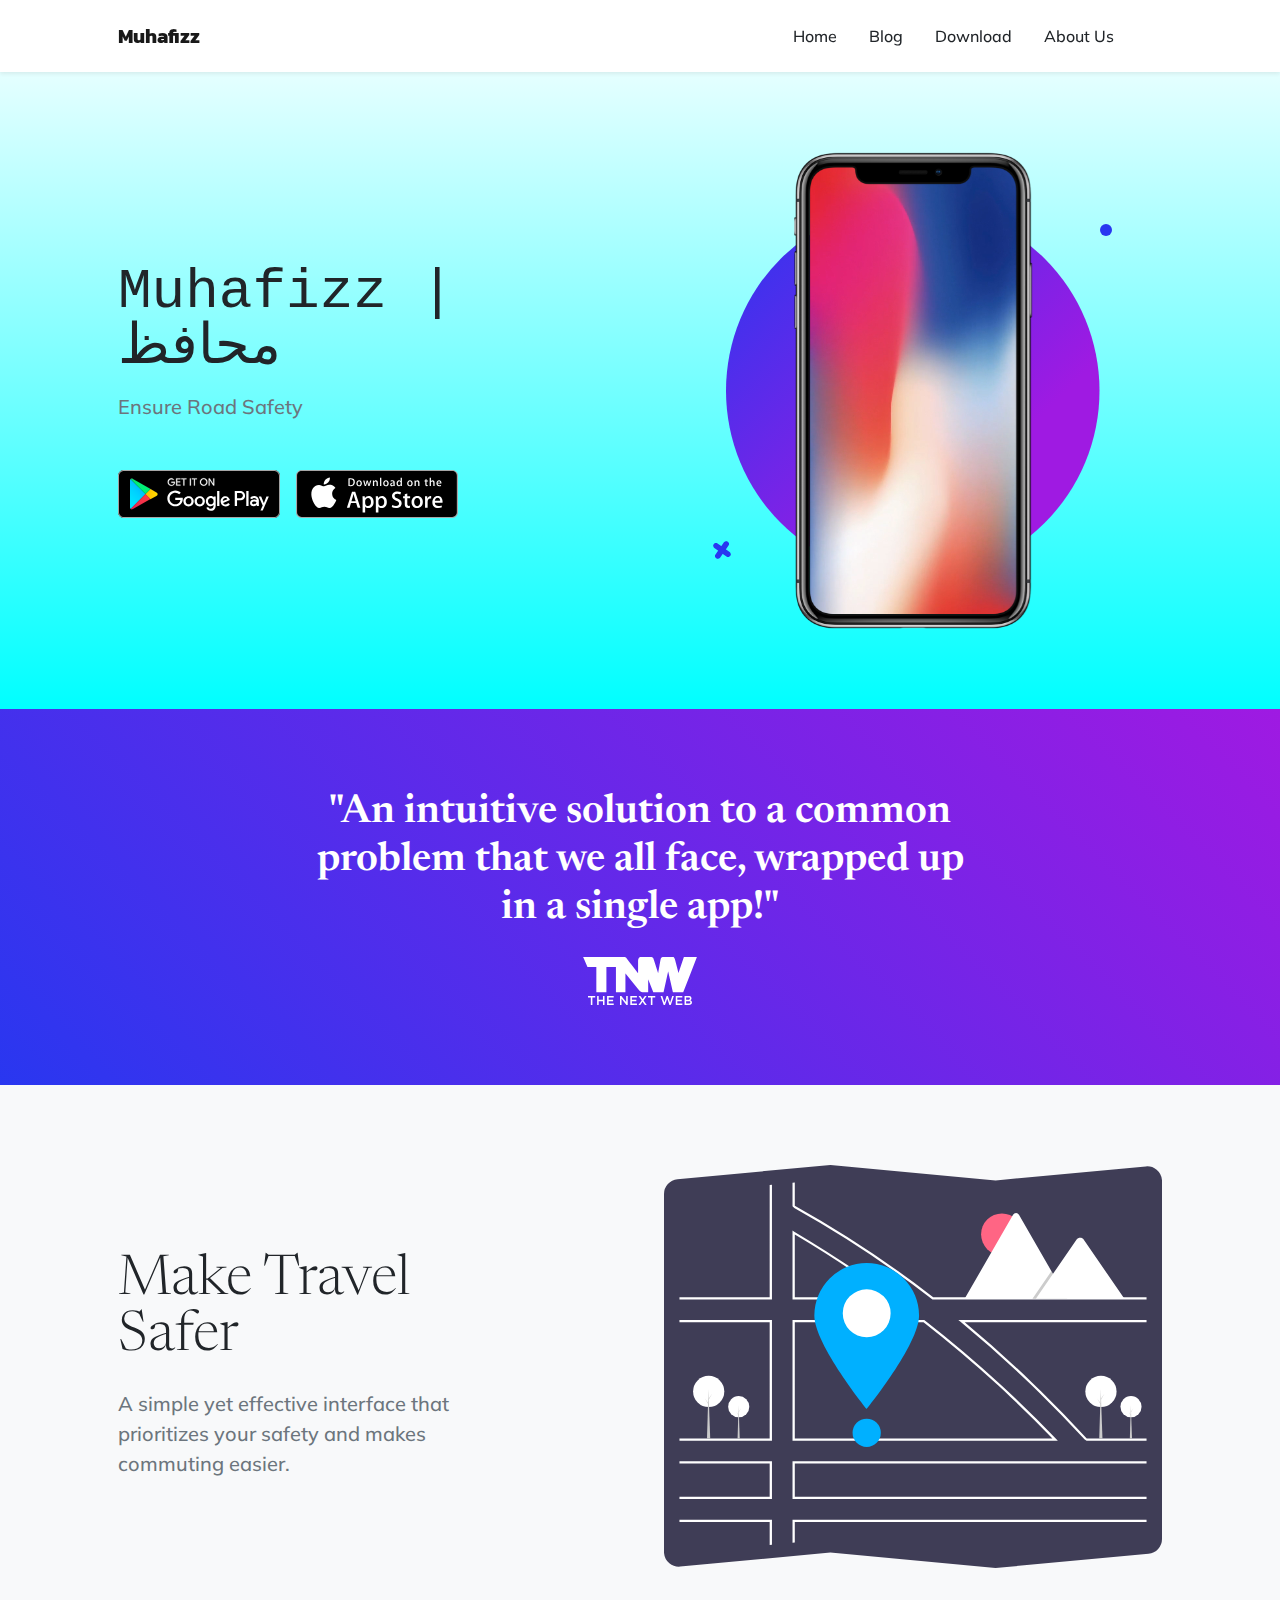
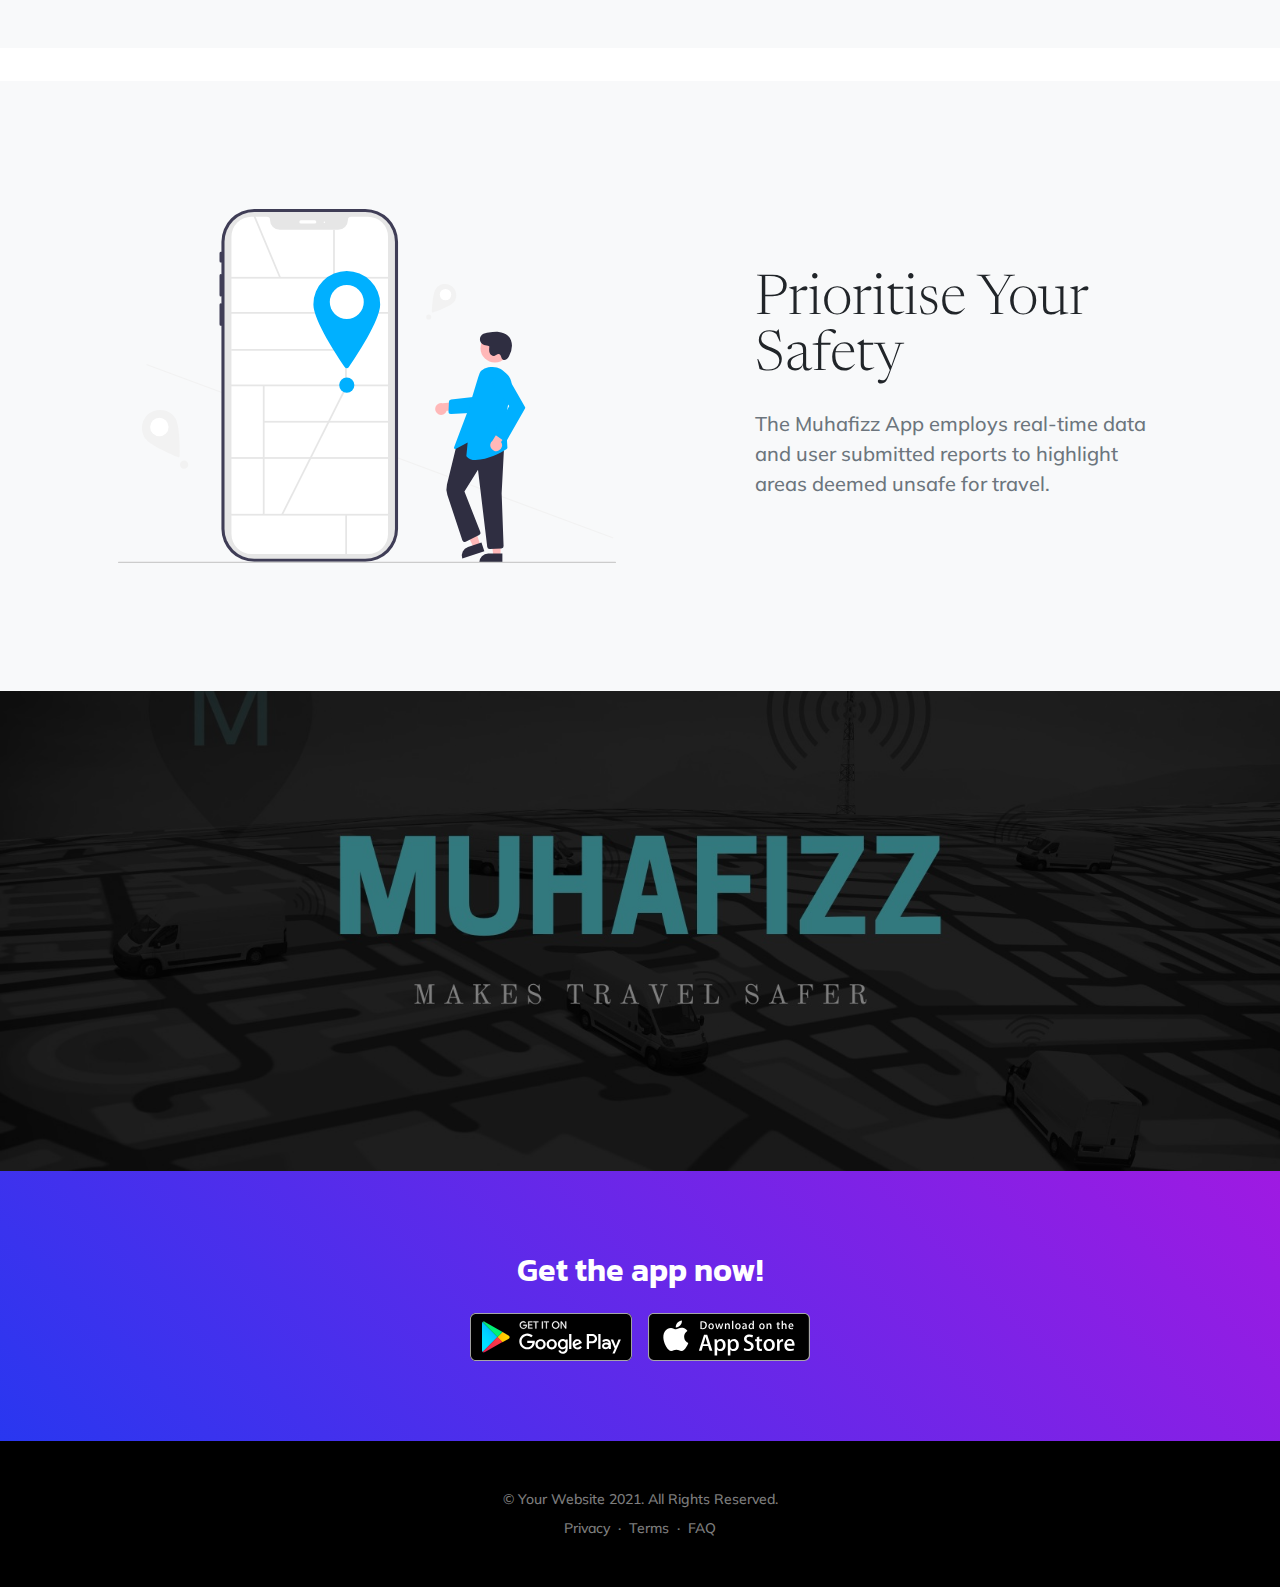
==== index.html @ 36716a12 "blog addition" ====
<!DOCTYPE html>
<html lang="en">
    <head>
        <meta charset="utf-8" />
        <meta name="viewport" content="width=device-width, initial-scale=1, shrink-to-fit=no" />
        <meta name="description" content="" />
        <meta name="author" content="" />
        <title>Muhafizz | Travel Safe</title>
        <link rel="icon" type="image/x-icon" href="assets/img/6.ico" />
        <!-- Bootstrap icons-->
        <link href="https://cdn.jsdelivr.net/npm/bootstrap-icons@1.5.0/font/bootstrap-icons.css" rel="stylesheet" />
        <!-- Google fonts-->
        <link rel="preconnect" href="https://fonts.gstatic.com" />
        <link href="https://fonts.googleapis.com/css2?family=Newsreader:ital,wght@0,600;1,600&amp;display=swap" rel="stylesheet" />
        <link href="https://fonts.googleapis.com/css2?family=Mulish:ital,wght@0,300;0,500;0,600;0,700;1,300;1,500;1,600;1,700&amp;display=swap" rel="stylesheet" />
        <link href="https://fonts.googleapis.com/css2?family=Kanit:ital,wght@0,400;1,400&amp;display=swap" rel="stylesheet" />
        <!-- Core theme CSS (includes Bootstrap)-->
        <link href="css/styles.css" rel="stylesheet" />
    </head>
    <body id="page-top">
        <!-- Navigation-->
        <nav class="navbar navbar-expand-lg navbar-light fixed-top shadow-sm" id="mainNav">
            <div class="container px-5">
                <a class="navbar-brand fw-bold" href="index.html">Muhafizz</a>
                <button class="navbar-toggler" type="button" data-bs-toggle="collapse" data-bs-target="#navbarResponsive" aria-controls="navbarResponsive" aria-expanded="false" aria-label="Toggle navigation">
                    Menu
                    <i class="bi-list"></i>
                </button>
                <div class="collapse navbar-collapse" id="navbarResponsive">
                    <ul class="navbar-nav ms-auto me-4 my-3 my-lg-0">
                        <li class="nav-item"><a class="nav-link me-lg-3" href="index.html">Home</a></li>
                        <li class="nav-item"><a class="nav-link me-lg-3" target="_blank" href="https://muhafizz.blogspot.com/">Blog</a></li>
                        <li class="nav-item"><a class="nav-link me-lg-3" href="#download">Download</a></li>
                        <li class="nav-item"><a class="nav-link me-lg-3" href="about.html">About Us</a></li>
                    </ul>
                </div>
            </div>
        </nav>
        <!-- Mashead header-->
        <header class="masthead" style="background: linear-gradient(180deg,white,cyan);">
            <div class="container px-5">
                <div class="row gx-5 align-items-center">
                    <div class="col-lg-6">
                        <!-- Mashead text and app badges-->
                        <div class="mb-5 mb-lg-0 text-center text-lg-start">
                            <h1 class="display-4 lh-1 mb-3" style="font-family: 'Courier New', Courier, monospace;"><b>Muhafizz | محافظ</b></h1>
                            <p class="lead fw-normal text-muted mb-5">Ensure Road Safety</p>
                            <div class="d-flex flex-column flex-lg-row align-items-center">
                                <a data-bs-toggle="modal" data-bs-target="#ComingSoonModal"  class="me-lg-3 mb-4 mb-lg-0" href="#!"><img class="app-badge" src="assets/img/google-play-badge.svg" alt="..." /></a>
                                <a data-bs-toggle="modal" data-bs-target="#ComingSoonModal" href="#!"><img class="app-badge" src="assets/img/app-store-badge.svg" alt="..." /></a>
                            </div>
                        </div>
                    </div>
                    <div class="col-lg-6">
                        <!-- Masthead device mockup feature-->
                        <div class="masthead-device-mockup">
                            <svg class="circle" viewBox="0 0 100 100" xmlns="http://www.w3.org/2000/svg">
                                <defs>
                                    <linearGradient id="circleGradient" gradientTransform="rotate(45)">
                                        <stop class="gradient-start-color" offset="0%"></stop>
                                        <stop class="gradient-end-color" offset="100%"></stop>
                                    </linearGradient>
                                </defs>
                                <circle cx="50" cy="50" r="50"></circle></svg
                            ><svg class="shape-1 d-none d-sm-block" viewBox="0 0 240.83 240.83" xmlns="http://www.w3.org/2000/svg">
                                <rect x="-32.54" y="78.39" width="305.92" height="84.05" rx="42.03" transform="translate(120.42 -49.88) rotate(45)"></rect>
                                <rect x="-32.54" y="78.39" width="305.92" height="84.05" rx="42.03" transform="translate(-49.88 120.42) rotate(-45)"></rect></svg
                            ><svg class="shape-2 d-none d-sm-block" viewBox="0 0 100 100" xmlns="http://www.w3.org/2000/svg"><circle cx="50" cy="50" r="50"></circle></svg>
                            <div class="device-wrapper">
                                <div class="device" data-device="iPhoneX" data-orientation="portrait" data-color="black">
                                    <div class="screen bg-black">
                                        <!-- PUT CONTENTS HERE:-->
                                        <!-- * * This can be a video, image, or just about anything else.-->
                                        <!-- * * Set the max width of your media to 100% and the height to-->
                                        <!-- * * 100% like the demo example below.-->
                                        <video muted="muted" autoplay="" loop="" style="max-width: 100%; height: 100%"><source src="assets/img/demo-screen.mp4" type="video/mp4" /></video>
                                    </div>
                                </div>
                            </div>
                        </div>
                    </div>
                </div>
            </div>
        </header>
        <!-- Quote/testimonial aside-->
        <aside class="text-center bg-gradient-primary-to-secondary">
            <div class="container px-5">
                <div class="row gx-5 justify-content-center">
                    <div class="col-xl-8">
                        <div class="h2 fs-1 text-white mb-4">"An intuitive solution to a common problem that we all face, wrapped up in a single app!"</div>
                        <img src="assets/img/tnw-logo.svg" alt="..." style="height: 3rem" />
                    </div>
                </div>
            </div>
        </aside>
        <!-- Basic features section-->
        <section class="bg-light">
            <div class="container px-5">
                <div class="row gx-5 align-items-center justify-content-center justify-content-lg-between">
                    <div class="col-12 col-lg-5">
                        <h2 class="display-4 lh-1 mb-4">Make Travel Safer</h2>
                        <p class="lead fw-normal text-muted mb-5 mb-lg-0">A simple yet effective interface that prioritizes your safety and makes commuting easier.</p>
                    </div>
                    <div class="col-sm-8 col-md-6">
                        <div class="px-5 px-sm-0"><img class="img-fluid" src="assets/img/map1.svg" alt="..." /></div>
                    </div>
                </div>
            </div>
        </section>

        <hr>


        <!-- App features section
        Normal Users: 
        Home - Maps
        About Us
        Contact Us
        -->
        <section class="bg-light">
            <div class="container px-5">
                <div class="row gx-5 align-items-center justify-content-center justify-content-lg-between">
                    <div class="col-sm-8 col-md-6">
                        <div class="px-5 py-5 px-sm-0"><img class="img-fluid" src="assets/img/map2.svg" alt="..." /></div>
                    </div>
                    <div class="col-12 col-lg-5">
                        <h2 class="display-4 lh-1 mb-4">Prioritise Your Safety</h2>
                        <p class="lead fw-normal text-muted mb-5 mb-lg-0">The Muhafizz App employs real-time data and user submitted reports to highlight areas deemed unsafe for travel.</p>
                    </div>
                </div>
            </div>
        </section>
         <!-- Call to action section-->
        <section class="cta">
            <div class="cta-content">
                <div class="container px-5">
                    
                    
                </div>
            </div>
        </section>
        <!-- App badge section-->
        <section class="bg-gradient-primary-to-secondary" id="download">
            <div class="container px-5">
                <h2 class="text-center text-white font-alt mb-4">Get the app now!</h2>
                <div class="d-flex flex-column flex-lg-row align-items-center justify-content-center">
                    <a data-bs-toggle="modal" data-bs-target="#ComingSoonModal" class="me-lg-3 mb-4 mb-lg-0" href="#!"><img class="app-badge" src="assets/img/google-play-badge.svg" alt="..." /></a>
                    <a data-bs-toggle="modal" data-bs-target="#ComingSoonModal" href="#!"><img class="app-badge" src="assets/img/app-store-badge.svg" alt="..." /></a>
                </div>
            </div>
        </section>
        <!-- Footer-->
        <footer class="bg-black text-center py-5">
            <div class="container px-5">
                <div class="text-white-50 small">
                    <div class="mb-2">&copy; Your Website 2021. All Rights Reserved.</div>
                    <a href="#!">Privacy</a>
                    <span class="mx-1">&middot;</span>
                    <a href="#!">Terms</a>
                    <span class="mx-1">&middot;</span>
                    <a href="#!">FAQ</a>
                </div>
            </div>
        </footer>
        <!-- Feedback Modal-->
        <div class="modal fade" id="ComingSoonModal" tabindex="-1" aria-labelledby="ComingSoonModalLabel" aria-hidden="true">
            <div class="modal-dialog modal-dialog-centered">
                <div class="modal-content">
                    <div class="modal-header bg-gradient-primary-to-secondary p-4">
                        <h5 class="modal-title font-alt text-white" id="feedbackModalLabel">Coming Soon</h5>
                        <button class="btn-close btn-close-white" type="button" data-bs-dismiss="modal" aria-label="Close"></button>
                    </div>
                    <div class="modal-body border-0 p-4">
                        <center>
                        <img src="assets/img/undraw_under_construction_-46-pa.svg" width="400px" alt=""> <hr>
                        <h5><span class="text-success">Android</span> & <span class="text-primary">iOS</span> Apps are <span class="text-secondary">In Development</span>. <br> <span class="text-danger">Coming Soon! </span>Stay Tuned.</h5>
                    </center>
                    </div>
                </div>
            </div>
        </div>
        <!-- Bootstrap core JS-->
        <script src="https://cdn.jsdelivr.net/npm/bootstrap@5.1.3/dist/js/bootstrap.bundle.min.js"></script>
        <!-- Core theme JS-->
        <script src="js/scripts.js"></script>
    </body>
</html>
---- css/styles.css ----
@charset "UTF-8";
:root {
  --bs-blue: #2937f0;
  --bs-indigo: #6610f2;
  --bs-purple: #9f1ae2;
  --bs-pink: #d63384;
  --bs-red: #dc3545;
  --bs-orange: #fd7e14;
  --bs-yellow: #ffc107;
  --bs-green: #198754;
  --bs-teal: #20c997;
  --bs-cyan: #0dcaf0;
  --bs-white: #fff;
  --bs-gray: #6c757d;
  --bs-gray-dark: #343a40;
  --bs-gray-100: #f8f9fa;
  --bs-gray-200: #e9ecef;
  --bs-gray-300: #dee2e6;
  --bs-gray-400: #ced4da;
  --bs-gray-500: #adb5bd;
  --bs-gray-600: #6c757d;
  --bs-gray-700: #495057;
  --bs-gray-800: #343a40;
  --bs-gray-900: #212529;
  --bs-primary: #2937f0;
  --bs-secondary: #9f1ae2;
  --bs-success: #198754;
  --bs-info: #0dcaf0;
  --bs-warning: #ffc107;
  --bs-danger: #dc3545;
  --bs-light: #f8f9fa;
  --bs-dark: #212529;
  --bs-primary-rgb: 41, 55, 240;
  --bs-secondary-rgb: 159, 26, 226;
  --bs-success-rgb: 25, 135, 84;
  --bs-info-rgb: 13, 202, 240;
  --bs-warning-rgb: 255, 193, 7;
  --bs-danger-rgb: 220, 53, 69;
  --bs-light-rgb: 248, 249, 250;
  --bs-dark-rgb: 33, 37, 41;
  --bs-white-rgb: 255, 255, 255;
  --bs-black-rgb: 0, 0, 0;
  --bs-body-color-rgb: 33, 37, 41;
  --bs-body-bg-rgb: 255, 255, 255;
  --bs-font-sans-serif: system-ui, -apple-system, "Segoe UI", Roboto, "Helvetica Neue", Arial, "Noto Sans", "Liberation Sans", sans-serif, "Apple Color Emoji", "Segoe UI Emoji", "Segoe UI Symbol", "Noto Color Emoji";
  --bs-font-monospace: SFMono-Regular, Menlo, Monaco, Consolas, "Liberation Mono", "Courier New", monospace;
  --bs-gradient: linear-gradient(180deg, rgba(255, 255, 255, 0.15), rgba(255, 255, 255, 0));
  --bs-body-font-family: Mulish, -apple-system, BlinkMacSystemFont, Segoe UI, Roboto, Helvetica Neue, Arial, sans-serif, Apple Color Emoji, Segoe UI Emoji, Segoe UI Symbol, Noto Color Emoji;
  --bs-body-font-size: 1rem;
  --bs-body-font-weight: 500;
  --bs-body-line-height: 1.5;
  --bs-body-color: #212529;
  --bs-body-bg: #fff;
}

*,
*::before,
*::after {
  box-sizing: border-box;
}

@media (prefers-reduced-motion: no-preference) {
  :root {
    scroll-behavior: smooth;
  }
}

body {
  margin: 0;
  font-family: var(--bs-body-font-family);
  font-size: var(--bs-body-font-size);
  font-weight: var(--bs-body-font-weight);
  line-height: var(--bs-body-line-height);
  color: var(--bs-body-color);
  text-align: var(--bs-body-text-align);
  background-color: var(--bs-body-bg);
  -webkit-text-size-adjust: 100%;
  -webkit-tap-highlight-color: rgba(0, 0, 0, 0);
}

hr {
  margin: 1rem 0;
  color: inherit;
  background-color:transparent;
  border: 0;
  opacity: 0.25;
}

hr:not([size]) {
  height: 1px;
}

h6, .h6, h5, .h5, h4, .h4, h3, .h3, h2, .h2, h1, .h1 {
  margin-top: 0;
  margin-bottom: 0.5rem;
  font-family: "Newsreader", -apple-system, BlinkMacSystemFont, "Segoe UI", Roboto, "Helvetica Neue", Arial, sans-serif, "Apple Color Emoji", "Segoe UI Emoji", "Segoe UI Symbol", "Noto Color Emoji";
  font-weight: 600;
  line-height: 1.2;
}

h1, .h1 {
  font-size: calc(1.375rem + 1.5vw);
}
@media (min-width: 1200px) {
  h1, .h1 {
    font-size: 2.5rem;
  }
}

h2, .h2 {
  font-size: calc(1.325rem + 0.9vw);
}
@media (min-width: 1200px) {
  h2, .h2 {
    font-size: 2rem;
  }
}

h3, .h3 {
  font-size: calc(1.3rem + 0.6vw);
}
@media (min-width: 1200px) {
  h3, .h3 {
    font-size: 1.75rem;
  }
}

h4, .h4 {
  font-size: calc(1.275rem + 0.3vw);
}
@media (min-width: 1200px) {
  h4, .h4 {
    font-size: 1.5rem;
  }
}

h5, .h5 {
  font-size: 1.25rem;
}

h6, .h6 {
  font-size: 1rem;
}

p {
  margin-top: 0;
  margin-bottom: 1rem;
}

abbr[title],
abbr[data-bs-original-title] {
  -webkit-text-decoration: underline dotted;
          text-decoration: underline dotted;
  cursor: help;
  -webkit-text-decoration-skip-ink: none;
          text-decoration-skip-ink: none;
}

address {
  margin-bottom: 1rem;
  font-style: normal;
  line-height: inherit;
}

ol,
ul {
  padding-left: 2rem;
}

ol,
ul,
dl {
  margin-top: 0;
  margin-bottom: 1rem;
}

ol ol,
ul ul,
ol ul,
ul ol {
  margin-bottom: 0;
}

dt {
  font-weight: 700;
}

dd {
  margin-bottom: 0.5rem;
  margin-left: 0;
}

blockquote {
  margin: 0 0 1rem;
}

b,
strong {
  font-weight: bolder;
}

small, .small {
  font-size: 0.875em;
}

mark, .mark {
  padding: 0.2em;
  background-color: #fcf8e3;
}

sub,
sup {
  position: relative;
  font-size: 0.75em;
  line-height: 0;
  vertical-align: baseline;
}

sub {
  bottom: -0.25em;
}

sup {
  top: -0.5em;
}

a {
  color: #2937f0;
  text-decoration: underline;
}
a:hover {
  color: #212cc0;
}

a:not([href]):not([class]), a:not([href]):not([class]):hover {
  color: inherit;
  text-decoration: none;
}

pre,
code,
kbd,
samp {
  font-family: var(--bs-font-monospace);
  font-size: 1em;
  direction: ltr /* rtl:ignore */;
  unicode-bidi: bidi-override;
}

pre {
  display: block;
  margin-top: 0;
  margin-bottom: 1rem;
  overflow: auto;
  font-size: 0.875em;
}
pre code {
  font-size: inherit;
  color: inherit;
  word-break: normal;
}

code {
  font-size: 0.875em;
  color: #d63384;
  word-wrap: break-word;
}
a > code {
  color: inherit;
}

kbd {
  padding: 0.2rem 0.4rem;
  font-size: 0.875em;
  color: #fff;
  background-color: #212529;
  border-radius: 0.2rem;
}
kbd kbd {
  padding: 0;
  font-size: 1em;
  font-weight: 700;
}

figure {
  margin: 0 0 1rem;
}

img,
svg {
  vertical-align: middle;
}

table {
  caption-side: bottom;
  border-collapse: collapse;
}

caption {
  padding-top: 0.5rem;
  padding-bottom: 0.5rem;
  color: #6c757d;
  text-align: left;
}

th {
  text-align: inherit;
  text-align: -webkit-match-parent;
}

thead,
tbody,
tfoot,
tr,
td,
th {
  border-color: inherit;
  border-style: solid;
  border-width: 0;
}

label {
  display: inline-block;
}

button {
  border-radius: 0;
}

button:focus:not(:focus-visible) {
  outline: 0;
}

input,
button,
select,
optgroup,
textarea {
  margin: 0;
  font-family: inherit;
  font-size: inherit;
  line-height: inherit;
}

button,
select {
  text-transform: none;
}

[role=button] {
  cursor: pointer;
}

select {
  word-wrap: normal;
}
select:disabled {
  opacity: 1;
}

[list]::-webkit-calendar-picker-indicator {
  display: none;
}

button,
[type=button],
[type=reset],
[type=submit] {
  -webkit-appearance: button;
}
button:not(:disabled),
[type=button]:not(:disabled),
[type=reset]:not(:disabled),
[type=submit]:not(:disabled) {
  cursor: pointer;
}

::-moz-focus-inner {
  padding: 0;
  border-style: none;
}

textarea {
  resize: vertical;
}

fieldset {
  min-width: 0;
  padding: 0;
  margin: 0;
  border: 0;
}

legend {
  float: left;
  width: 100%;
  padding: 0;
  margin-bottom: 0.5rem;
  font-size: calc(1.275rem + 0.3vw);
  line-height: inherit;
}
@media (min-width: 1200px) {
  legend {
    font-size: 1.5rem;
  }
}
legend + * {
  clear: left;
}

::-webkit-datetime-edit-fields-wrapper,
::-webkit-datetime-edit-text,
::-webkit-datetime-edit-minute,
::-webkit-datetime-edit-hour-field,
::-webkit-datetime-edit-day-field,
::-webkit-datetime-edit-month-field,
::-webkit-datetime-edit-year-field {
  padding: 0;
}

::-webkit-inner-spin-button {
  height: auto;
}

[type=search] {
  outline-offset: -2px;
  -webkit-appearance: textfield;
}

/* rtl:raw:
[type="tel"],
[type="url"],
[type="email"],
[type="number"] {
  direction: ltr;
}
*/
::-webkit-search-decoration {
  -webkit-appearance: none;
}

::-webkit-color-swatch-wrapper {
  padding: 0;
}

::-webkit-file-upload-button {
  font: inherit;
}

::file-selector-button {
  font: inherit;
}

::-webkit-file-upload-button {
  font: inherit;
  -webkit-appearance: button;
}

output {
  display: inline-block;
}

iframe {
  border: 0;
}

summary {
  display: list-item;
  cursor: pointer;
}

progress {
  vertical-align: baseline;
}

[hidden] {
  display: none !important;
}

.lead {
  font-size: 1.25rem;
  font-weight: 300;
}

.display-1 {
  font-size: calc(1.625rem + 4.5vw);
  font-weight: 300;
  line-height: 1.2;
}
@media (min-width: 1200px) {
  .display-1 {
    font-size: 5rem;
  }
}

.display-2 {
  font-size: calc(1.575rem + 3.9vw);
  font-weight: 300;
  line-height: 1.2;
}
@media (min-width: 1200px) {
  .display-2 {
    font-size: 4.5rem;
  }
}

.display-3 {
  font-size: calc(1.525rem + 3.3vw);
  font-weight: 300;
  line-height: 1.2;
}
@media (min-width: 1200px) {
  .display-3 {
    font-size: 4rem;
  }
}

.display-4 {
  font-size: calc(1.475rem + 2.7vw);
  font-weight: 300;
  line-height: 1.2;
}
@media (min-width: 1200px) {
  .display-4 {
    font-size: 3.5rem;
  }
}

.display-5 {
  font-size: calc(1.425rem + 2.1vw);
  font-weight: 300;
  line-height: 1.2;
}
@media (min-width: 1200px) {
  .display-5 {
    font-size: 3rem;
  }
}

.display-6 {
  font-size: calc(1.375rem + 1.5vw);
  font-weight: 300;
  line-height: 1.2;
}
@media (min-width: 1200px) {
  .display-6 {
    font-size: 2.5rem;
  }
}

.list-unstyled {
  padding-left: 0;
  list-style: none;
}

.list-inline {
  padding-left: 0;
  list-style: none;
}

.list-inline-item {
  display: inline-block;
}
.list-inline-item:not(:last-child) {
  margin-right: 0.5rem;
}

.initialism {
  font-size: 0.875em;
  text-transform: uppercase;
}

.blockquote {
  margin-bottom: 1rem;
  font-size: 1.25rem;
}
.blockquote > :last-child {
  margin-bottom: 0;
}

.blockquote-footer {
  margin-top: -1rem;
  margin-bottom: 1rem;
  font-size: 0.875em;
  color: #6c757d;
}
.blockquote-footer::before {
  content: "— ";
}

.img-fluid {
  max-width: 100%;
  height: auto;
}

.img-thumbnail {
  padding: 0.25rem;
  background-color: #fff;
  border: 1px solid #dee2e6;
  border-radius: 0.25rem;
  max-width: 100%;
  height: auto;
}

.figure {
  display: inline-block;
}

.figure-img {
  margin-bottom: 0.5rem;
  line-height: 1;
}

.figure-caption {
  font-size: 0.875em;
  color: #6c757d;
}

.container,
.container-fluid,
.container-xxl,
.container-xl,
.container-lg,
.container-md,
.container-sm {
  width: 100%;
  padding-right: var(--bs-gutter-x, 0.75rem);
  padding-left: var(--bs-gutter-x, 0.75rem);
  margin-right: auto;
  margin-left: auto;
}

@media (min-width: 576px) {
  .container-sm, .container {
    max-width: 540px;
  }
}
@media (min-width: 768px) {
  .container-md, .container-sm, .container {
    max-width: 720px;
  }
}
@media (min-width: 992px) {
  .container-lg, .container-md, .container-sm, .container {
    max-width: 960px;
  }
}
@media (min-width: 1200px) {
  .container-xl, .container-lg, .container-md, .container-sm, .container {
    max-width: 1140px;
  }
}
@media (min-width: 1400px) {
  .container-xxl, .container-xl, .container-lg, .container-md, .container-sm, .container {
    max-width: 1320px;
  }
}
.row {
  --bs-gutter-x: 1.5rem;
  --bs-gutter-y: 0;
  display: flex;
  flex-wrap: wrap;
  margin-top: calc(-1 * var(--bs-gutter-y));
  margin-right: calc(-0.5 * var(--bs-gutter-x));
  margin-left: calc(-0.5 * var(--bs-gutter-x));
}
.row > * {
  flex-shrink: 0;
  width: 100%;
  max-width: 100%;
  padding-right: calc(var(--bs-gutter-x) * 0.5);
  padding-left: calc(var(--bs-gutter-x) * 0.5);
  margin-top: var(--bs-gutter-y);
}

.col {
  flex: 1 0 0%;
}

.row-cols-auto > * {
  flex: 0 0 auto;
  width: auto;
}

.row-cols-1 > * {
  flex: 0 0 auto;
  width: 100%;
}

.row-cols-2 > * {
  flex: 0 0 auto;
  width: 50%;
}

.row-cols-3 > * {
  flex: 0 0 auto;
  width: 33.3333333333%;
}

.row-cols-4 > * {
  flex: 0 0 auto;
  width: 25%;
}

.row-cols-5 > * {
  flex: 0 0 auto;
  width: 20%;
}

.row-cols-6 > * {
  flex: 0 0 auto;
  width: 16.6666666667%;
}

.col-auto {
  flex: 0 0 auto;
  width: auto;
}

.col-1 {
  flex: 0 0 auto;
  width: 8.33333333%;
}

.col-2 {
  flex: 0 0 auto;
  width: 16.66666667%;
}

.col-3 {
  flex: 0 0 auto;
  width: 25%;
}

.col-4 {
  flex: 0 0 auto;
  width: 33.33333333%;
}

.col-5 {
  flex: 0 0 auto;
  width: 41.66666667%;
}

.col-6 {
  flex: 0 0 auto;
  width: 50%;
}

.col-7 {
  flex: 0 0 auto;
  width: 58.33333333%;
}

.col-8 {
  flex: 0 0 auto;
  width: 66.66666667%;
}

.col-9 {
  flex: 0 0 auto;
  width: 75%;
}

.col-10 {
  flex: 0 0 auto;
  width: 83.33333333%;
}

.col-11 {
  flex: 0 0 auto;
  width: 91.66666667%;
}

.col-12 {
  flex: 0 0 auto;
  width: 100%;
}

.offset-1 {
  margin-left: 8.33333333%;
}

.offset-2 {
  margin-left: 16.66666667%;
}

.offset-3 {
  margin-left: 25%;
}

.offset-4 {
  margin-left: 33.33333333%;
}

.offset-5 {
  margin-left: 41.66666667%;
}

.offset-6 {
  margin-left: 50%;
}

.offset-7 {
  margin-left: 58.33333333%;
}

.offset-8 {
  margin-left: 66.66666667%;
}

.offset-9 {
  margin-left: 75%;
}

.offset-10 {
  margin-left: 83.33333333%;
}

.offset-11 {
  margin-left: 91.66666667%;
}

.g-0,
.gx-0 {
  --bs-gutter-x: 0;
}

.g-0,
.gy-0 {
  --bs-gutter-y: 0;
}

.g-1,
.gx-1 {
  --bs-gutter-x: 0.25rem;
}

.g-1,
.gy-1 {
  --bs-gutter-y: 0.25rem;
}

.g-2,
.gx-2 {
  --bs-gutter-x: 0.5rem;
}

.g-2,
.gy-2 {
  --bs-gutter-y: 0.5rem;
}

.g-3,
.gx-3 {
  --bs-gutter-x: 1rem;
}

.g-3,
.gy-3 {
  --bs-gutter-y: 1rem;
}

.g-4,
.gx-4 {
  --bs-gutter-x: 1.5rem;
}

.g-4,
.gy-4 {
  --bs-gutter-y: 1.5rem;
}

.g-5,
.gx-5 {
  --bs-gutter-x: 3rem;
}

.g-5,
.gy-5 {
  --bs-gutter-y: 3rem;
}

@media (min-width: 576px) {
  .col-sm {
    flex: 1 0 0%;
  }

  .row-cols-sm-auto > * {
    flex: 0 0 auto;
    width: auto;
  }

  .row-cols-sm-1 > * {
    flex: 0 0 auto;
    width: 100%;
  }

  .row-cols-sm-2 > * {
    flex: 0 0 auto;
    width: 50%;
  }

  .row-cols-sm-3 > * {
    flex: 0 0 auto;
    width: 33.3333333333%;
  }

  .row-cols-sm-4 > * {
    flex: 0 0 auto;
    width: 25%;
  }

  .row-cols-sm-5 > * {
    flex: 0 0 auto;
    width: 20%;
  }

  .row-cols-sm-6 > * {
    flex: 0 0 auto;
    width: 16.6666666667%;
  }

  .col-sm-auto {
    flex: 0 0 auto;
    width: auto;
  }

  .col-sm-1 {
    flex: 0 0 auto;
    width: 8.33333333%;
  }

  .col-sm-2 {
    flex: 0 0 auto;
    width: 16.66666667%;
  }

  .col-sm-3 {
    flex: 0 0 auto;
    width: 25%;
  }

  .col-sm-4 {
    flex: 0 0 auto;
    width: 33.33333333%;
  }

  .col-sm-5 {
    flex: 0 0 auto;
    width: 41.66666667%;
  }

  .col-sm-6 {
    flex: 0 0 auto;
    width: 50%;
  }

  .col-sm-7 {
    flex: 0 0 auto;
    width: 58.33333333%;
  }

  .col-sm-8 {
    flex: 0 0 auto;
    width: 66.66666667%;
  }

  .col-sm-9 {
    flex: 0 0 auto;
    width: 75%;
  }

  .col-sm-10 {
    flex: 0 0 auto;
    width: 83.33333333%;
  }

  .col-sm-11 {
    flex: 0 0 auto;
    width: 91.66666667%;
  }

  .col-sm-12 {
    flex: 0 0 auto;
    width: 100%;
  }

  .offset-sm-0 {
    margin-left: 0;
  }

  .offset-sm-1 {
    margin-left: 8.33333333%;
  }

  .offset-sm-2 {
    margin-left: 16.66666667%;
  }

  .offset-sm-3 {
    margin-left: 25%;
  }

  .offset-sm-4 {
    margin-left: 33.33333333%;
  }

  .offset-sm-5 {
    margin-left: 41.66666667%;
  }

  .offset-sm-6 {
    margin-left: 50%;
  }

  .offset-sm-7 {
    margin-left: 58.33333333%;
  }

  .offset-sm-8 {
    margin-left: 66.66666667%;
  }

  .offset-sm-9 {
    margin-left: 75%;
  }

  .offset-sm-10 {
    margin-left: 83.33333333%;
  }

  .offset-sm-11 {
    margin-left: 91.66666667%;
  }

  .g-sm-0,
.gx-sm-0 {
    --bs-gutter-x: 0;
  }

  .g-sm-0,
.gy-sm-0 {
    --bs-gutter-y: 0;
  }

  .g-sm-1,
.gx-sm-1 {
    --bs-gutter-x: 0.25rem;
  }

  .g-sm-1,
.gy-sm-1 {
    --bs-gutter-y: 0.25rem;
  }

  .g-sm-2,
.gx-sm-2 {
    --bs-gutter-x: 0.5rem;
  }

  .g-sm-2,
.gy-sm-2 {
    --bs-gutter-y: 0.5rem;
  }

  .g-sm-3,
.gx-sm-3 {
    --bs-gutter-x: 1rem;
  }

  .g-sm-3,
.gy-sm-3 {
    --bs-gutter-y: 1rem;
  }

  .g-sm-4,
.gx-sm-4 {
    --bs-gutter-x: 1.5rem;
  }

  .g-sm-4,
.gy-sm-4 {
    --bs-gutter-y: 1.5rem;
  }

  .g-sm-5,
.gx-sm-5 {
    --bs-gutter-x: 3rem;
  }

  .g-sm-5,
.gy-sm-5 {
    --bs-gutter-y: 3rem;
  }
}
@media (min-width: 768px) {
  .col-md {
    flex: 1 0 0%;
  }

  .row-cols-md-auto > * {
    flex: 0 0 auto;
    width: auto;
  }

  .row-cols-md-1 > * {
    flex: 0 0 auto;
    width: 100%;
  }

  .row-cols-md-2 > * {
    flex: 0 0 auto;
    width: 50%;
  }

  .row-cols-md-3 > * {
    flex: 0 0 auto;
    width: 33.3333333333%;
  }

  .row-cols-md-4 > * {
    flex: 0 0 auto;
    width: 25%;
  }

  .row-cols-md-5 > * {
    flex: 0 0 auto;
    width: 20%;
  }

  .row-cols-md-6 > * {
    flex: 0 0 auto;
    width: 16.6666666667%;
  }

  .col-md-auto {
    flex: 0 0 auto;
    width: auto;
  }

  .col-md-1 {
    flex: 0 0 auto;
    width: 8.33333333%;
  }

  .col-md-2 {
    flex: 0 0 auto;
    width: 16.66666667%;
  }

  .col-md-3 {
    flex: 0 0 auto;
    width: 25%;
  }

  .col-md-4 {
    flex: 0 0 auto;
    width: 33.33333333%;
  }

  .col-md-5 {
    flex: 0 0 auto;
    width: 41.66666667%;
  }

  .col-md-6 {
    flex: 0 0 auto;
    width: 50%;
  }

  .col-md-7 {
    flex: 0 0 auto;
    width: 58.33333333%;
  }

  .col-md-8 {
    flex: 0 0 auto;
    width: 66.66666667%;
  }

  .col-md-9 {
    flex: 0 0 auto;
    width: 75%;
  }

  .col-md-10 {
    flex: 0 0 auto;
    width: 83.33333333%;
  }

  .col-md-11 {
    flex: 0 0 auto;
    width: 91.66666667%;
  }

  .col-md-12 {
    flex: 0 0 auto;
    width: 100%;
  }

  .offset-md-0 {
    margin-left: 0;
  }

  .offset-md-1 {
    margin-left: 8.33333333%;
  }

  .offset-md-2 {
    margin-left: 16.66666667%;
  }

  .offset-md-3 {
    margin-left: 25%;
  }

  .offset-md-4 {
    margin-left: 33.33333333%;
  }

  .offset-md-5 {
    margin-left: 41.66666667%;
  }

  .offset-md-6 {
    margin-left: 50%;
  }

  .offset-md-7 {
    margin-left: 58.33333333%;
  }

  .offset-md-8 {
    margin-left: 66.66666667%;
  }

  .offset-md-9 {
    margin-left: 75%;
  }

  .offset-md-10 {
    margin-left: 83.33333333%;
  }

  .offset-md-11 {
    margin-left: 91.66666667%;
  }

  .g-md-0,
.gx-md-0 {
    --bs-gutter-x: 0;
  }

  .g-md-0,
.gy-md-0 {
    --bs-gutter-y: 0;
  }

  .g-md-1,
.gx-md-1 {
    --bs-gutter-x: 0.25rem;
  }

  .g-md-1,
.gy-md-1 {
    --bs-gutter-y: 0.25rem;
  }

  .g-md-2,
.gx-md-2 {
    --bs-gutter-x: 0.5rem;
  }

  .g-md-2,
.gy-md-2 {
    --bs-gutter-y: 0.5rem;
  }

  .g-md-3,
.gx-md-3 {
    --bs-gutter-x: 1rem;
  }

  .g-md-3,
.gy-md-3 {
    --bs-gutter-y: 1rem;
  }

  .g-md-4,
.gx-md-4 {
    --bs-gutter-x: 1.5rem;
  }

  .g-md-4,
.gy-md-4 {
    --bs-gutter-y: 1.5rem;
  }

  .g-md-5,
.gx-md-5 {
    --bs-gutter-x: 3rem;
  }

  .g-md-5,
.gy-md-5 {
    --bs-gutter-y: 3rem;
  }
}
@media (min-width: 992px) {
  .col-lg {
    flex: 1 0 0%;
  }

  .row-cols-lg-auto > * {
    flex: 0 0 auto;
    width: auto;
  }

  .row-cols-lg-1 > * {
    flex: 0 0 auto;
    width: 100%;
  }

  .row-cols-lg-2 > * {
    flex: 0 0 auto;
    width: 50%;
  }

  .row-cols-lg-3 > * {
    flex: 0 0 auto;
    width: 33.3333333333%;
  }

  .row-cols-lg-4 > * {
    flex: 0 0 auto;
    width: 25%;
  }

  .row-cols-lg-5 > * {
    flex: 0 0 auto;
    width: 20%;
  }

  .row-cols-lg-6 > * {
    flex: 0 0 auto;
    width: 16.6666666667%;
  }

  .col-lg-auto {
    flex: 0 0 auto;
    width: auto;
  }

  .col-lg-1 {
    flex: 0 0 auto;
    width: 8.33333333%;
  }

  .col-lg-2 {
    flex: 0 0 auto;
    width: 16.66666667%;
  }

  .col-lg-3 {
    flex: 0 0 auto;
    width: 25%;
  }

  .col-lg-4 {
    flex: 0 0 auto;
    width: 33.33333333%;
  }

  .col-lg-5 {
    flex: 0 0 auto;
    width: 41.66666667%;
  }

  .col-lg-6 {
    flex: 0 0 auto;
    width: 50%;
  }

  .col-lg-7 {
    flex: 0 0 auto;
    width: 58.33333333%;
  }

  .col-lg-8 {
    flex: 0 0 auto;
    width: 66.66666667%;
  }

  .col-lg-9 {
    flex: 0 0 auto;
    width: 75%;
  }

  .col-lg-10 {
    flex: 0 0 auto;
    width: 83.33333333%;
  }

  .col-lg-11 {
    flex: 0 0 auto;
    width: 91.66666667%;
  }

  .col-lg-12 {
    flex: 0 0 auto;
    width: 100%;
  }

  .offset-lg-0 {
    margin-left: 0;
  }

  .offset-lg-1 {
    margin-left: 8.33333333%;
  }

  .offset-lg-2 {
    margin-left: 16.66666667%;
  }

  .offset-lg-3 {
    margin-left: 25%;
  }

  .offset-lg-4 {
    margin-left: 33.33333333%;
  }

  .offset-lg-5 {
    margin-left: 41.66666667%;
  }

  .offset-lg-6 {
    margin-left: 50%;
  }

  .offset-lg-7 {
    margin-left: 58.33333333%;
  }

  .offset-lg-8 {
    margin-left: 66.66666667%;
  }

  .offset-lg-9 {
    margin-left: 75%;
  }

  .offset-lg-10 {
    margin-left: 83.33333333%;
  }

  .offset-lg-11 {
    margin-left: 91.66666667%;
  }

  .g-lg-0,
.gx-lg-0 {
    --bs-gutter-x: 0;
  }

  .g-lg-0,
.gy-lg-0 {
    --bs-gutter-y: 0;
  }

  .g-lg-1,
.gx-lg-1 {
    --bs-gutter-x: 0.25rem;
  }

  .g-lg-1,
.gy-lg-1 {
    --bs-gutter-y: 0.25rem;
  }

  .g-lg-2,
.gx-lg-2 {
    --bs-gutter-x: 0.5rem;
  }

  .g-lg-2,
.gy-lg-2 {
    --bs-gutter-y: 0.5rem;
  }

  .g-lg-3,
.gx-lg-3 {
    --bs-gutter-x: 1rem;
  }

  .g-lg-3,
.gy-lg-3 {
    --bs-gutter-y: 1rem;
  }

  .g-lg-4,
.gx-lg-4 {
    --bs-gutter-x: 1.5rem;
  }

  .g-lg-4,
.gy-lg-4 {
    --bs-gutter-y: 1.5rem;
  }

  .g-lg-5,
.gx-lg-5 {
    --bs-gutter-x: 3rem;
  }

  .g-lg-5,
.gy-lg-5 {
    --bs-gutter-y: 3rem;
  }
}
@media (min-width: 1200px) {
  .col-xl {
    flex: 1 0 0%;
  }

  .row-cols-xl-auto > * {
    flex: 0 0 auto;
    width: auto;
  }

  .row-cols-xl-1 > * {
    flex: 0 0 auto;
    width: 100%;
  }

  .row-cols-xl-2 > * {
    flex: 0 0 auto;
    width: 50%;
  }

  .row-cols-xl-3 > * {
    flex: 0 0 auto;
    width: 33.3333333333%;
  }

  .row-cols-xl-4 > * {
    flex: 0 0 auto;
    width: 25%;
  }

  .row-cols-xl-5 > * {
    flex: 0 0 auto;
    width: 20%;
  }

  .row-cols-xl-6 > * {
    flex: 0 0 auto;
    width: 16.6666666667%;
  }

  .col-xl-auto {
    flex: 0 0 auto;
    width: auto;
  }

  .col-xl-1 {
    flex: 0 0 auto;
    width: 8.33333333%;
  }

  .col-xl-2 {
    flex: 0 0 auto;
    width: 16.66666667%;
  }

  .col-xl-3 {
    flex: 0 0 auto;
    width: 25%;
  }

  .col-xl-4 {
    flex: 0 0 auto;
    width: 33.33333333%;
  }

  .col-xl-5 {
    flex: 0 0 auto;
    width: 41.66666667%;
  }

  .col-xl-6 {
    flex: 0 0 auto;
    width: 50%;
  }

  .col-xl-7 {
    flex: 0 0 auto;
    width: 58.33333333%;
  }

  .col-xl-8 {
    flex: 0 0 auto;
    width: 66.66666667%;
  }

  .col-xl-9 {
    flex: 0 0 auto;
    width: 75%;
  }

  .col-xl-10 {
    flex: 0 0 auto;
    width: 83.33333333%;
  }

  .col-xl-11 {
    flex: 0 0 auto;
    width: 91.66666667%;
  }

  .col-xl-12 {
    flex: 0 0 auto;
    width: 100%;
  }

  .offset-xl-0 {
    margin-left: 0;
  }

  .offset-xl-1 {
    margin-left: 8.33333333%;
  }

  .offset-xl-2 {
    margin-left: 16.66666667%;
  }

  .offset-xl-3 {
    margin-left: 25%;
  }

  .offset-xl-4 {
    margin-left: 33.33333333%;
  }

  .offset-xl-5 {
    margin-left: 41.66666667%;
  }

  .offset-xl-6 {
    margin-left: 50%;
  }

  .offset-xl-7 {
    margin-left: 58.33333333%;
  }

  .offset-xl-8 {
    margin-left: 66.66666667%;
  }

  .offset-xl-9 {
    margin-left: 75%;
  }

  .offset-xl-10 {
    margin-left: 83.33333333%;
  }

  .offset-xl-11 {
    margin-left: 91.66666667%;
  }

  .g-xl-0,
.gx-xl-0 {
    --bs-gutter-x: 0;
  }

  .g-xl-0,
.gy-xl-0 {
    --bs-gutter-y: 0;
  }

  .g-xl-1,
.gx-xl-1 {
    --bs-gutter-x: 0.25rem;
  }

  .g-xl-1,
.gy-xl-1 {
    --bs-gutter-y: 0.25rem;
  }

  .g-xl-2,
.gx-xl-2 {
    --bs-gutter-x: 0.5rem;
  }

  .g-xl-2,
.gy-xl-2 {
    --bs-gutter-y: 0.5rem;
  }

  .g-xl-3,
.gx-xl-3 {
    --bs-gutter-x: 1rem;
  }

  .g-xl-3,
.gy-xl-3 {
    --bs-gutter-y: 1rem;
  }

  .g-xl-4,
.gx-xl-4 {
    --bs-gutter-x: 1.5rem;
  }

  .g-xl-4,
.gy-xl-4 {
    --bs-gutter-y: 1.5rem;
  }

  .g-xl-5,
.gx-xl-5 {
    --bs-gutter-x: 3rem;
  }

  .g-xl-5,
.gy-xl-5 {
    --bs-gutter-y: 3rem;
  }
}
@media (min-width: 1400px) {
  .col-xxl {
    flex: 1 0 0%;
  }

  .row-cols-xxl-auto > * {
    flex: 0 0 auto;
    width: auto;
  }

  .row-cols-xxl-1 > * {
    flex: 0 0 auto;
    width: 100%;
  }

  .row-cols-xxl-2 > * {
    flex: 0 0 auto;
    width: 50%;
  }

  .row-cols-xxl-3 > * {
    flex: 0 0 auto;
    width: 33.3333333333%;
  }

  .row-cols-xxl-4 > * {
    flex: 0 0 auto;
    width: 25%;
  }

  .row-cols-xxl-5 > * {
    flex: 0 0 auto;
    width: 20%;
  }

  .row-cols-xxl-6 > * {
    flex: 0 0 auto;
    width: 16.6666666667%;
  }

  .col-xxl-auto {
    flex: 0 0 auto;
    width: auto;
  }

  .col-xxl-1 {
    flex: 0 0 auto;
    width: 8.33333333%;
  }

  .col-xxl-2 {
    flex: 0 0 auto;
    width: 16.66666667%;
  }

  .col-xxl-3 {
    flex: 0 0 auto;
    width: 25%;
  }

  .col-xxl-4 {
    flex: 0 0 auto;
    width: 33.33333333%;
  }

  .col-xxl-5 {
    flex: 0 0 auto;
    width: 41.66666667%;
  }

  .col-xxl-6 {
    flex: 0 0 auto;
    width: 50%;
  }

  .col-xxl-7 {
    flex: 0 0 auto;
    width: 58.33333333%;
  }

  .col-xxl-8 {
    flex: 0 0 auto;
    width: 66.66666667%;
  }

  .col-xxl-9 {
    flex: 0 0 auto;
    width: 75%;
  }

  .col-xxl-10 {
    flex: 0 0 auto;
    width: 83.33333333%;
  }

  .col-xxl-11 {
    flex: 0 0 auto;
    width: 91.66666667%;
  }

  .col-xxl-12 {
    flex: 0 0 auto;
    width: 100%;
  }

  .offset-xxl-0 {
    margin-left: 0;
  }

  .offset-xxl-1 {
    margin-left: 8.33333333%;
  }

  .offset-xxl-2 {
    margin-left: 16.66666667%;
  }

  .offset-xxl-3 {
    margin-left: 25%;
  }

  .offset-xxl-4 {
    margin-left: 33.33333333%;
  }

  .offset-xxl-5 {
    margin-left: 41.66666667%;
  }

  .offset-xxl-6 {
    margin-left: 50%;
  }

  .offset-xxl-7 {
    margin-left: 58.33333333%;
  }

  .offset-xxl-8 {
    margin-left: 66.66666667%;
  }

  .offset-xxl-9 {
    margin-left: 75%;
  }

  .offset-xxl-10 {
    margin-left: 83.33333333%;
  }

  .offset-xxl-11 {
    margin-left: 91.66666667%;
  }

  .g-xxl-0,
.gx-xxl-0 {
    --bs-gutter-x: 0;
  }

  .g-xxl-0,
.gy-xxl-0 {
    --bs-gutter-y: 0;
  }

  .g-xxl-1,
.gx-xxl-1 {
    --bs-gutter-x: 0.25rem;
  }

  .g-xxl-1,
.gy-xxl-1 {
    --bs-gutter-y: 0.25rem;
  }

  .g-xxl-2,
.gx-xxl-2 {
    --bs-gutter-x: 0.5rem;
  }

  .g-xxl-2,
.gy-xxl-2 {
    --bs-gutter-y: 0.5rem;
  }

  .g-xxl-3,
.gx-xxl-3 {
    --bs-gutter-x: 1rem;
  }

  .g-xxl-3,
.gy-xxl-3 {
    --bs-gutter-y: 1rem;
  }

  .g-xxl-4,
.gx-xxl-4 {
    --bs-gutter-x: 1.5rem;
  }

  .g-xxl-4,
.gy-xxl-4 {
    --bs-gutter-y: 1.5rem;
  }

  .g-xxl-5,
.gx-xxl-5 {
    --bs-gutter-x: 3rem;
  }

  .g-xxl-5,
.gy-xxl-5 {
    --bs-gutter-y: 3rem;
  }
}
.table {
  --bs-table-bg: transparent;
  --bs-table-accent-bg: transparent;
  --bs-table-striped-color: #212529;
  --bs-table-striped-bg: rgba(0, 0, 0, 0.05);
  --bs-table-active-color: #212529;
  --bs-table-active-bg: rgba(0, 0, 0, 0.1);
  --bs-table-hover-color: #212529;
  --bs-table-hover-bg: rgba(0, 0, 0, 0.075);
  width: 100%;
  margin-bottom: 1rem;
  color: #212529;
  vertical-align: top;
  border-color: #dee2e6;
}
.table > :not(caption) > * > * {
  padding: 0.5rem 0.5rem;
  background-color: var(--bs-table-bg);
  border-bottom-width: 1px;
  box-shadow: inset 0 0 0 9999px var(--bs-table-accent-bg);
}
.table > tbody {
  vertical-align: inherit;
}
.table > thead {
  vertical-align: bottom;
}
.table > :not(:first-child) {
  border-top: 2px solid currentColor;
}

.caption-top {
  caption-side: top;
}

.table-sm > :not(caption) > * > * {
  padding: 0.25rem 0.25rem;
}

.table-bordered > :not(caption) > * {
  border-width: 1px 0;
}
.table-bordered > :not(caption) > * > * {
  border-width: 0 1px;
}

.table-borderless > :not(caption) > * > * {
  border-bottom-width: 0;
}
.table-borderless > :not(:first-child) {
  border-top-width: 0;
}

.table-striped > tbody > tr:nth-of-type(odd) > * {
  --bs-table-accent-bg: var(--bs-table-striped-bg);
  color: var(--bs-table-striped-color);
}

.table-active {
  --bs-table-accent-bg: var(--bs-table-active-bg);
  color: var(--bs-table-active-color);
}

.table-hover > tbody > tr:hover > * {
  --bs-table-accent-bg: var(--bs-table-hover-bg);
  color: var(--bs-table-hover-color);
}

.table-primary {
  --bs-table-bg: #d4d7fc;
  --bs-table-striped-bg: #c9ccef;
  --bs-table-striped-color: #000;
  --bs-table-active-bg: #bfc2e3;
  --bs-table-active-color: #000;
  --bs-table-hover-bg: #c4c7e9;
  --bs-table-hover-color: #000;
  color: #000;
  border-color: #bfc2e3;
}

.table-secondary {
  --bs-table-bg: #ecd1f9;
  --bs-table-striped-bg: #e0c7ed;
  --bs-table-striped-color: #000;
  --bs-table-active-bg: #d4bce0;
  --bs-table-active-color: #000;
  --bs-table-hover-bg: #dac1e6;
  --bs-table-hover-color: #000;
  color: #000;
  border-color: #d4bce0;
}

.table-success {
  --bs-table-bg: #d1e7dd;
  --bs-table-striped-bg: #c7dbd2;
  --bs-table-striped-color: #000;
  --bs-table-active-bg: #bcd0c7;
  --bs-table-active-color: #000;
  --bs-table-hover-bg: #c1d6cc;
  --bs-table-hover-color: #000;
  color: #000;
  border-color: #bcd0c7;
}

.table-info {
  --bs-table-bg: #cff4fc;
  --bs-table-striped-bg: #c5e8ef;
  --bs-table-striped-color: #000;
  --bs-table-active-bg: #badce3;
  --bs-table-active-color: #000;
  --bs-table-hover-bg: #bfe2e9;
  --bs-table-hover-color: #000;
  color: #000;
  border-color: #badce3;
}

.table-warning {
  --bs-table-bg: #fff3cd;
  --bs-table-striped-bg: #f2e7c3;
  --bs-table-striped-color: #000;
  --bs-table-active-bg: #e6dbb9;
  --bs-table-active-color: #000;
  --bs-table-hover-bg: #ece1be;
  --bs-table-hover-color: #000;
  color: #000;
  border-color: #e6dbb9;
}

.table-danger {
  --bs-table-bg: #f8d7da;
  --bs-table-striped-bg: #eccccf;
  --bs-table-striped-color: #000;
  --bs-table-active-bg: #dfc2c4;
  --bs-table-active-color: #000;
  --bs-table-hover-bg: #e5c7ca;
  --bs-table-hover-color: #000;
  color: #000;
  border-color: #dfc2c4;
}

.table-light {
  --bs-table-bg: #f8f9fa;
  --bs-table-striped-bg: #ecedee;
  --bs-table-striped-color: #000;
  --bs-table-active-bg: #dfe0e1;
  --bs-table-active-color: #000;
  --bs-table-hover-bg: #e5e6e7;
  --bs-table-hover-color: #000;
  color: #000;
  border-color: #dfe0e1;
}

.table-dark {
  --bs-table-bg: #212529;
  --bs-table-striped-bg: #2c3034;
  --bs-table-striped-color: #fff;
  --bs-table-active-bg: #373b3e;
  --bs-table-active-color: #fff;
  --bs-table-hover-bg: #323539;
  --bs-table-hover-color: #fff;
  color: #fff;
  border-color: #373b3e;
}

.table-responsive {
  overflow-x: auto;
  -webkit-overflow-scrolling: touch;
}

@media (max-width: 575.98px) {
  .table-responsive-sm {
    overflow-x: auto;
    -webkit-overflow-scrolling: touch;
  }
}
@media (max-width: 767.98px) {
  .table-responsive-md {
    overflow-x: auto;
    -webkit-overflow-scrolling: touch;
  }
}
@media (max-width: 991.98px) {
  .table-responsive-lg {
    overflow-x: auto;
    -webkit-overflow-scrolling: touch;
  }
}
@media (max-width: 1199.98px) {
  .table-responsive-xl {
    overflow-x: auto;
    -webkit-overflow-scrolling: touch;
  }
}
@media (max-width: 1399.98px) {
  .table-responsive-xxl {
    overflow-x: auto;
    -webkit-overflow-scrolling: touch;
  }
}
.form-label {
  margin-bottom: 0.5rem;
}

.col-form-label {
  padding-top: calc(0.375rem + 1px);
  padding-bottom: calc(0.375rem + 1px);
  margin-bottom: 0;
  font-size: inherit;
  line-height: 1.5;
}

.col-form-label-lg {
  padding-top: calc(0.5rem + 1px);
  padding-bottom: calc(0.5rem + 1px);
  font-size: 1.25rem;
}

.col-form-label-sm {
  padding-top: calc(0.25rem + 1px);
  padding-bottom: calc(0.25rem + 1px);
  font-size: 0.875rem;
}

.form-text {
  margin-top: 0.25rem;
  font-size: 0.875em;
  color: #6c757d;
}

.form-control {
  display: block;
  width: 100%;
  padding: 0.375rem 0.75rem;
  font-size: 1rem;
  font-weight: 500;
  line-height: 1.5;
  color: #212529;
  background-color: #fff;
  background-clip: padding-box;
  border: 1px solid #ced4da;
  -webkit-appearance: none;
     -moz-appearance: none;
          appearance: none;
  border-radius: 0.25rem;
  transition: border-color 0.15s ease-in-out, box-shadow 0.15s ease-in-out;
}
@media (prefers-reduced-motion: reduce) {
  .form-control {
    transition: none;
  }
}
.form-control[type=file] {
  overflow: hidden;
}
.form-control[type=file]:not(:disabled):not([readonly]) {
  cursor: pointer;
}
.form-control:focus {
  color: #212529;
  background-color: #fff;
  border-color: #949bf8;
  outline: 0;
  box-shadow: 0 0 0 0.25rem rgba(41, 55, 240, 0.25);
}
.form-control::-webkit-date-and-time-value {
  height: 1.5em;
}
.form-control::-moz-placeholder {
  color: #6c757d;
  opacity: 1;
}
.form-control:-ms-input-placeholder {
  color: #6c757d;
  opacity: 1;
}
.form-control::placeholder {
  color: #6c757d;
  opacity: 1;
}
.form-control:disabled, .form-control[readonly] {
  background-color: #e9ecef;
  opacity: 1;
}
.form-control::-webkit-file-upload-button {
  padding: 0.375rem 0.75rem;
  margin: -0.375rem -0.75rem;
  -webkit-margin-end: 0.75rem;
          margin-inline-end: 0.75rem;
  color: #212529;
  background-color: #e9ecef;
  pointer-events: none;
  border-color: inherit;
  border-style: solid;
  border-width: 0;
  border-inline-end-width: 1px;
  border-radius: 0;
  -webkit-transition: color 0.15s ease-in-out, background-color 0.15s ease-in-out, border-color 0.15s ease-in-out, box-shadow 0.15s ease-in-out;
  transition: color 0.15s ease-in-out, background-color 0.15s ease-in-out, border-color 0.15s ease-in-out, box-shadow 0.15s ease-in-out;
}
.form-control::file-selector-button {
  padding: 0.375rem 0.75rem;
  margin: -0.375rem -0.75rem;
  -webkit-margin-end: 0.75rem;
          margin-inline-end: 0.75rem;
  color: #212529;
  background-color: #e9ecef;
  pointer-events: none;
  border-color: inherit;
  border-style: solid;
  border-width: 0;
  border-inline-end-width: 1px;
  border-radius: 0;
  transition: color 0.15s ease-in-out, background-color 0.15s ease-in-out, border-color 0.15s ease-in-out, box-shadow 0.15s ease-in-out;
}
@media (prefers-reduced-motion: reduce) {
  .form-control::-webkit-file-upload-button {
    -webkit-transition: none;
    transition: none;
  }
  .form-control::file-selector-button {
    transition: none;
  }
}
.form-control:hover:not(:disabled):not([readonly])::-webkit-file-upload-button {
  background-color: #dde0e3;
}
.form-control:hover:not(:disabled):not([readonly])::file-selector-button {
  background-color: #dde0e3;
}
.form-control::-webkit-file-upload-button {
  padding: 0.375rem 0.75rem;
  margin: -0.375rem -0.75rem;
  -webkit-margin-end: 0.75rem;
          margin-inline-end: 0.75rem;
  color: #212529;
  background-color: #e9ecef;
  pointer-events: none;
  border-color: inherit;
  border-style: solid;
  border-width: 0;
  border-inline-end-width: 1px;
  border-radius: 0;
  -webkit-transition: color 0.15s ease-in-out, background-color 0.15s ease-in-out, border-color 0.15s ease-in-out, box-shadow 0.15s ease-in-out;
  transition: color 0.15s ease-in-out, background-color 0.15s ease-in-out, border-color 0.15s ease-in-out, box-shadow 0.15s ease-in-out;
}
@media (prefers-reduced-motion: reduce) {
  .form-control::-webkit-file-upload-button {
    -webkit-transition: none;
    transition: none;
  }
}
.form-control:hover:not(:disabled):not([readonly])::-webkit-file-upload-button {
  background-color: #dde0e3;
}

.form-control-plaintext {
  display: block;
  width: 100%;
  padding: 0.375rem 0;
  margin-bottom: 0;
  line-height: 1.5;
  color: #212529;
  background-color: transparent;
  border: solid transparent;
  border-width: 1px 0;
}
.form-control-plaintext.form-control-sm, .form-control-plaintext.form-control-lg {
  padding-right: 0;
  padding-left: 0;
}

.form-control-sm {
  min-height: calc(1.5em + 0.5rem + 2px);
  padding: 0.25rem 0.5rem;
  font-size: 0.875rem;
  border-radius: 0.2rem;
}
.form-control-sm::-webkit-file-upload-button {
  padding: 0.25rem 0.5rem;
  margin: -0.25rem -0.5rem;
  -webkit-margin-end: 0.5rem;
          margin-inline-end: 0.5rem;
}
.form-control-sm::file-selector-button {
  padding: 0.25rem 0.5rem;
  margin: -0.25rem -0.5rem;
  -webkit-margin-end: 0.5rem;
          margin-inline-end: 0.5rem;
}
.form-control-sm::-webkit-file-upload-button {
  padding: 0.25rem 0.5rem;
  margin: -0.25rem -0.5rem;
  -webkit-margin-end: 0.5rem;
          margin-inline-end: 0.5rem;
}

.form-control-lg {
  min-height: calc(1.5em + 1rem + 2px);
  padding: 0.5rem 1rem;
  font-size: 1.25rem;
  border-radius: 0.3rem;
}
.form-control-lg::-webkit-file-upload-button {
  padding: 0.5rem 1rem;
  margin: -0.5rem -1rem;
  -webkit-margin-end: 1rem;
          margin-inline-end: 1rem;
}
.form-control-lg::file-selector-button {
  padding: 0.5rem 1rem;
  margin: -0.5rem -1rem;
  -webkit-margin-end: 1rem;
          margin-inline-end: 1rem;
}
.form-control-lg::-webkit-file-upload-button {
  padding: 0.5rem 1rem;
  margin: -0.5rem -1rem;
  -webkit-margin-end: 1rem;
          margin-inline-end: 1rem;
}

textarea.form-control {
  min-height: calc(1.5em + 0.75rem + 2px);
}
textarea.form-control-sm {
  min-height: calc(1.5em + 0.5rem + 2px);
}
textarea.form-control-lg {
  min-height: calc(1.5em + 1rem + 2px);
}

.form-control-color {
  width: 3rem;
  height: auto;
  padding: 0.375rem;
}
.form-control-color:not(:disabled):not([readonly]) {
  cursor: pointer;
}
.form-control-color::-moz-color-swatch {
  height: 1.5em;
  border-radius: 0.25rem;
}
.form-control-color::-webkit-color-swatch {
  height: 1.5em;
  border-radius: 0.25rem;
}

.form-select {
  display: block;
  width: 100%;
  padding: 0.375rem 2.25rem 0.375rem 0.75rem;
  -moz-padding-start: calc(0.75rem - 3px);
  font-size: 1rem;
  font-weight: 500;
  line-height: 1.5;
  color: #212529;
  background-color: #fff;
  background-image: url("data:image/svg+xml,%3csvg xmlns='http://www.w3.org/2000/svg' viewBox='0 0 16 16'%3e%3cpath fill='none' stroke='%23343a40' stroke-linecap='round' stroke-linejoin='round' stroke-width='2' d='M2 5l6 6 6-6'/%3e%3c/svg%3e");
  background-repeat: no-repeat;
  background-position: right 0.75rem center;
  background-size: 16px 12px;
  border: 1px solid #ced4da;
  border-radius: 0.25rem;
  transition: border-color 0.15s ease-in-out, box-shadow 0.15s ease-in-out;
  -webkit-appearance: none;
     -moz-appearance: none;
          appearance: none;
}
@media (prefers-reduced-motion: reduce) {
  .form-select {
    transition: none;
  }
}
.form-select:focus {
  border-color: #949bf8;
  outline: 0;
  box-shadow: 0 0 0 0.25rem rgba(41, 55, 240, 0.25);
}
.form-select[multiple], .form-select[size]:not([size="1"]) {
  padding-right: 0.75rem;
  background-image: none;
}
.form-select:disabled {
  background-color: #e9ecef;
}
.form-select:-moz-focusring {
  color: transparent;
  text-shadow: 0 0 0 #212529;
}

.form-select-sm {
  padding-top: 0.25rem;
  padding-bottom: 0.25rem;
  padding-left: 0.5rem;
  font-size: 0.875rem;
  border-radius: 0.2rem;
}

.form-select-lg {
  padding-top: 0.5rem;
  padding-bottom: 0.5rem;
  padding-left: 1rem;
  font-size: 1.25rem;
  border-radius: 0.3rem;
}

.form-check {
  display: block;
  min-height: 1.5rem;
  padding-left: 1.5em;
  margin-bottom: 0.125rem;
}
.form-check .form-check-input {
  float: left;
  margin-left: -1.5em;
}

.form-check-input {
  width: 1em;
  height: 1em;
  margin-top: 0.25em;
  vertical-align: top;
  background-color: #fff;
  background-repeat: no-repeat;
  background-position: center;
  background-size: contain;
  border: 1px solid rgba(0, 0, 0, 0.25);
  -webkit-appearance: none;
     -moz-appearance: none;
          appearance: none;
  -webkit-print-color-adjust: exact;
          color-adjust: exact;
}
.form-check-input[type=checkbox] {
  border-radius: 0.25em;
}
.form-check-input[type=radio] {
  border-radius: 50%;
}
.form-check-input:active {
  filter: brightness(90%);
}
.form-check-input:focus {
  border-color: #949bf8;
  outline: 0;
  box-shadow: 0 0 0 0.25rem rgba(41, 55, 240, 0.25);
}
.form-check-input:checked {
  background-color: #2937f0;
  border-color: #2937f0;
}
.form-check-input:checked[type=checkbox] {
  background-image: url("data:image/svg+xml,%3csvg xmlns='http://www.w3.org/2000/svg' viewBox='0 0 20 20'%3e%3cpath fill='none' stroke='%23fff' stroke-linecap='round' stroke-linejoin='round' stroke-width='3' d='M6 10l3 3l6-6'/%3e%3c/svg%3e");
}
.form-check-input:checked[type=radio] {
  background-image: url("data:image/svg+xml,%3csvg xmlns='http://www.w3.org/2000/svg' viewBox='-4 -4 8 8'%3e%3ccircle r='2' fill='%23fff'/%3e%3c/svg%3e");
}
.form-check-input[type=checkbox]:indeterminate {
  background-color: #2937f0;
  border-color: #2937f0;
  background-image: url("data:image/svg+xml,%3csvg xmlns='http://www.w3.org/2000/svg' viewBox='0 0 20 20'%3e%3cpath fill='none' stroke='%23fff' stroke-linecap='round' stroke-linejoin='round' stroke-width='3' d='M6 10h8'/%3e%3c/svg%3e");
}
.form-check-input:disabled {
  pointer-events: none;
  filter: none;
  opacity: 0.5;
}
.form-check-input[disabled] ~ .form-check-label, .form-check-input:disabled ~ .form-check-label {
  opacity: 0.5;
}

.form-switch {
  padding-left: 2.5em;
}
.form-switch .form-check-input {
  width: 2em;
  margin-left: -2.5em;
  background-image: url("data:image/svg+xml,%3csvg xmlns='http://www.w3.org/2000/svg' viewBox='-4 -4 8 8'%3e%3ccircle r='3' fill='rgba%280, 0, 0, 0.25%29'/%3e%3c/svg%3e");
  background-position: left center;
  border-radius: 2em;
  transition: background-position 0.15s ease-in-out;
}
@media (prefers-reduced-motion: reduce) {
  .form-switch .form-check-input {
    transition: none;
  }
}
.form-switch .form-check-input:focus {
  background-image: url("data:image/svg+xml,%3csvg xmlns='http://www.w3.org/2000/svg' viewBox='-4 -4 8 8'%3e%3ccircle r='3' fill='%23949bf8'/%3e%3c/svg%3e");
}
.form-switch .form-check-input:checked {
  background-position: right center;
  background-image: url("data:image/svg+xml,%3csvg xmlns='http://www.w3.org/2000/svg' viewBox='-4 -4 8 8'%3e%3ccircle r='3' fill='%23fff'/%3e%3c/svg%3e");
}

.form-check-inline {
  display: inline-block;
  margin-right: 1rem;
}

.btn-check {
  position: absolute;
  clip: rect(0, 0, 0, 0);
  pointer-events: none;
}
.btn-check[disabled] + .btn, .btn-check:disabled + .btn {
  pointer-events: none;
  filter: none;
  opacity: 0.65;
}

.form-range {
  width: 100%;
  height: 1.5rem;
  padding: 0;
  background-color: transparent;
  -webkit-appearance: none;
     -moz-appearance: none;
          appearance: none;
}
.form-range:focus {
  outline: 0;
}
.form-range:focus::-webkit-slider-thumb {
  box-shadow: 0 0 0 1px #fff, 0 0 0 0.25rem rgba(41, 55, 240, 0.25);
}
.form-range:focus::-moz-range-thumb {
  box-shadow: 0 0 0 1px #fff, 0 0 0 0.25rem rgba(41, 55, 240, 0.25);
}
.form-range::-moz-focus-outer {
  border: 0;
}
.form-range::-webkit-slider-thumb {
  width: 1rem;
  height: 1rem;
  margin-top: -0.25rem;
  background-color: #2937f0;
  border: 0;
  border-radius: 1rem;
  -webkit-transition: background-color 0.15s ease-in-out, border-color 0.15s ease-in-out, box-shadow 0.15s ease-in-out;
  transition: background-color 0.15s ease-in-out, border-color 0.15s ease-in-out, box-shadow 0.15s ease-in-out;
  -webkit-appearance: none;
          appearance: none;
}
@media (prefers-reduced-motion: reduce) {
  .form-range::-webkit-slider-thumb {
    -webkit-transition: none;
    transition: none;
  }
}
.form-range::-webkit-slider-thumb:active {
  background-color: #bfc3fb;
}
.form-range::-webkit-slider-runnable-track {
  width: 100%;
  height: 0.5rem;
  color: transparent;
  cursor: pointer;
  background-color: #dee2e6;
  border-color: transparent;
  border-radius: 1rem;
}
.form-range::-moz-range-thumb {
  width: 1rem;
  height: 1rem;
  background-color: #2937f0;
  border: 0;
  border-radius: 1rem;
  -moz-transition: background-color 0.15s ease-in-out, border-color 0.15s ease-in-out, box-shadow 0.15s ease-in-out;
  transition: background-color 0.15s ease-in-out, border-color 0.15s ease-in-out, box-shadow 0.15s ease-in-out;
  -moz-appearance: none;
       appearance: none;
}
@media (prefers-reduced-motion: reduce) {
  .form-range::-moz-range-thumb {
    -moz-transition: none;
    transition: none;
  }
}
.form-range::-moz-range-thumb:active {
  background-color: #bfc3fb;
}
.form-range::-moz-range-track {
  width: 100%;
  height: 0.5rem;
  color: transparent;
  cursor: pointer;
  background-color: #dee2e6;
  border-color: transparent;
  border-radius: 1rem;
}
.form-range:disabled {
  pointer-events: none;
}
.form-range:disabled::-webkit-slider-thumb {
  background-color: #adb5bd;
}
.form-range:disabled::-moz-range-thumb {
  background-color: #adb5bd;
}

.form-floating {
  position: relative;
}
.form-floating > .form-control,
.form-floating > .form-select {
  height: calc(3.5rem + 2px);
  line-height: 1.25;
}
.form-floating > label {
  position: absolute;
  top: 0;
  left: 0;
  height: 100%;
  padding: 1rem 0.75rem;
  pointer-events: none;
  border: 1px solid transparent;
  transform-origin: 0 0;
  transition: opacity 0.1s ease-in-out, transform 0.1s ease-in-out;
}
@media (prefers-reduced-motion: reduce) {
  .form-floating > label {
    transition: none;
  }
}
.form-floating > .form-control {
  padding: 1rem 0.75rem;
}
.form-floating > .form-control::-moz-placeholder {
  color: transparent;
}
.form-floating > .form-control:-ms-input-placeholder {
  color: transparent;
}
.form-floating > .form-control::placeholder {
  color: transparent;
}
.form-floating > .form-control:not(:-moz-placeholder-shown) {
  padding-top: 1.625rem;
  padding-bottom: 0.625rem;
}
.form-floating > .form-control:not(:-ms-input-placeholder) {
  padding-top: 1.625rem;
  padding-bottom: 0.625rem;
}
.form-floating > .form-control:focus, .form-floating > .form-control:not(:placeholder-shown) {
  padding-top: 1.625rem;
  padding-bottom: 0.625rem;
}
.form-floating > .form-control:-webkit-autofill {
  padding-top: 1.625rem;
  padding-bottom: 0.625rem;
}
.form-floating > .form-select {
  padding-top: 1.625rem;
  padding-bottom: 0.625rem;
}
.form-floating > .form-control:not(:-moz-placeholder-shown) ~ label {
  opacity: 0.65;
  transform: scale(0.85) translateY(-0.5rem) translateX(0.15rem);
}
.form-floating > .form-control:not(:-ms-input-placeholder) ~ label {
  opacity: 0.65;
  transform: scale(0.85) translateY(-0.5rem) translateX(0.15rem);
}
.form-floating > .form-control:focus ~ label,
.form-floating > .form-control:not(:placeholder-shown) ~ label,
.form-floating > .form-select ~ label {
  opacity: 0.65;
  transform: scale(0.85) translateY(-0.5rem) translateX(0.15rem);
}
.form-floating > .form-control:-webkit-autofill ~ label {
  opacity: 0.65;
  transform: scale(0.85) translateY(-0.5rem) translateX(0.15rem);
}

.input-group {
  position: relative;
  display: flex;
  flex-wrap: wrap;
  align-items: stretch;
  width: 100%;
}
.input-group > .form-control,
.input-group > .form-select {
  position: relative;
  flex: 1 1 auto;
  width: 1%;
  min-width: 0;
}
.input-group > .form-control:focus,
.input-group > .form-select:focus {
  z-index: 3;
}
.input-group .btn {
  position: relative;
  z-index: 2;
}
.input-group .btn:focus {
  z-index: 3;
}

.input-group-text {
  display: flex;
  align-items: center;
  padding: 0.375rem 0.75rem;
  font-size: 1rem;
  font-weight: 500;
  line-height: 1.5;
  color: #212529;
  text-align: center;
  white-space: nowrap;
  background-color: #e9ecef;
  border: 1px solid #ced4da;
  border-radius: 0.25rem;
}

.input-group-lg > .form-control,
.input-group-lg > .form-select,
.input-group-lg > .input-group-text,
.input-group-lg > .btn {
  padding: 0.5rem 1rem;
  font-size: 1.25rem;
  border-radius: 0.3rem;
}

.input-group-sm > .form-control,
.input-group-sm > .form-select,
.input-group-sm > .input-group-text,
.input-group-sm > .btn {
  padding: 0.25rem 0.5rem;
  font-size: 0.875rem;
  border-radius: 0.2rem;
}

.input-group-lg > .form-select,
.input-group-sm > .form-select {
  padding-right: 3rem;
}

.input-group:not(.has-validation) > :not(:last-child):not(.dropdown-toggle):not(.dropdown-menu),
.input-group:not(.has-validation) > .dropdown-toggle:nth-last-child(n+3) {
  border-top-right-radius: 0;
  border-bottom-right-radius: 0;
}
.input-group.has-validation > :nth-last-child(n+3):not(.dropdown-toggle):not(.dropdown-menu),
.input-group.has-validation > .dropdown-toggle:nth-last-child(n+4) {
  border-top-right-radius: 0;
  border-bottom-right-radius: 0;
}
.input-group > :not(:first-child):not(.dropdown-menu):not(.valid-tooltip):not(.valid-feedback):not(.invalid-tooltip):not(.invalid-feedback) {
  margin-left: -1px;
  border-top-left-radius: 0;
  border-bottom-left-radius: 0;
}

.valid-feedback {
  display: none;
  width: 100%;
  margin-top: 0.25rem;
  font-size: 0.875em;
  color: #198754;
}

.valid-tooltip {
  position: absolute;
  top: 100%;
  z-index: 5;
  display: none;
  max-width: 100%;
  padding: 0.25rem 0.5rem;
  margin-top: 0.1rem;
  font-size: 0.875rem;
  color: #fff;
  background-color: rgba(25, 135, 84, 0.9);
  border-radius: 0.25rem;
}

.was-validated :valid ~ .valid-feedback,
.was-validated :valid ~ .valid-tooltip,
.is-valid ~ .valid-feedback,
.is-valid ~ .valid-tooltip {
  display: block;
}

.was-validated .form-control:valid, .form-control.is-valid {
  border-color: #198754;
  padding-right: calc(1.5em + 0.75rem);
  background-image: url("data:image/svg+xml,%3csvg xmlns='http://www.w3.org/2000/svg' viewBox='0 0 8 8'%3e%3cpath fill='%23198754' d='M2.3 6.73L.6 4.53c-.4-1.04.46-1.4 1.1-.8l1.1 1.4 3.4-3.8c.6-.63 1.6-.27 1.2.7l-4 4.6c-.43.5-.8.4-1.1.1z'/%3e%3c/svg%3e");
  background-repeat: no-repeat;
  background-position: right calc(0.375em + 0.1875rem) center;
  background-size: calc(0.75em + 0.375rem) calc(0.75em + 0.375rem);
}
.was-validated .form-control:valid:focus, .form-control.is-valid:focus {
  border-color: #198754;
  box-shadow: 0 0 0 0.25rem rgba(25, 135, 84, 0.25);
}

.was-validated textarea.form-control:valid, textarea.form-control.is-valid {
  padding-right: calc(1.5em + 0.75rem);
  background-position: top calc(0.375em + 0.1875rem) right calc(0.375em + 0.1875rem);
}

.was-validated .form-select:valid, .form-select.is-valid {
  border-color: #198754;
}
.was-validated .form-select:valid:not([multiple]):not([size]), .was-validated .form-select:valid:not([multiple])[size="1"], .form-select.is-valid:not([multiple]):not([size]), .form-select.is-valid:not([multiple])[size="1"] {
  padding-right: 4.125rem;
  background-image: url("data:image/svg+xml,%3csvg xmlns='http://www.w3.org/2000/svg' viewBox='0 0 16 16'%3e%3cpath fill='none' stroke='%23343a40' stroke-linecap='round' stroke-linejoin='round' stroke-width='2' d='M2 5l6 6 6-6'/%3e%3c/svg%3e"), url("data:image/svg+xml,%3csvg xmlns='http://www.w3.org/2000/svg' viewBox='0 0 8 8'%3e%3cpath fill='%23198754' d='M2.3 6.73L.6 4.53c-.4-1.04.46-1.4 1.1-.8l1.1 1.4 3.4-3.8c.6-.63 1.6-.27 1.2.7l-4 4.6c-.43.5-.8.4-1.1.1z'/%3e%3c/svg%3e");
  background-position: right 0.75rem center, center right 2.25rem;
  background-size: 16px 12px, calc(0.75em + 0.375rem) calc(0.75em + 0.375rem);
}
.was-validated .form-select:valid:focus, .form-select.is-valid:focus {
  border-color: #198754;
  box-shadow: 0 0 0 0.25rem rgba(25, 135, 84, 0.25);
}

.was-validated .form-check-input:valid, .form-check-input.is-valid {
  border-color: #198754;
}
.was-validated .form-check-input:valid:checked, .form-check-input.is-valid:checked {
  background-color: #198754;
}
.was-validated .form-check-input:valid:focus, .form-check-input.is-valid:focus {
  box-shadow: 0 0 0 0.25rem rgba(25, 135, 84, 0.25);
}
.was-validated .form-check-input:valid ~ .form-check-label, .form-check-input.is-valid ~ .form-check-label {
  color: #198754;
}

.form-check-inline .form-check-input ~ .valid-feedback {
  margin-left: 0.5em;
}

.was-validated .input-group .form-control:valid, .input-group .form-control.is-valid,
.was-validated .input-group .form-select:valid,
.input-group .form-select.is-valid {
  z-index: 1;
}
.was-validated .input-group .form-control:valid:focus, .input-group .form-control.is-valid:focus,
.was-validated .input-group .form-select:valid:focus,
.input-group .form-select.is-valid:focus {
  z-index: 3;
}

.invalid-feedback {
  display: none;
  width: 100%;
  margin-top: 0.25rem;
  font-size: 0.875em;
  color: #dc3545;
}

.invalid-tooltip {
  position: absolute;
  top: 100%;
  z-index: 5;
  display: none;
  max-width: 100%;
  padding: 0.25rem 0.5rem;
  margin-top: 0.1rem;
  font-size: 0.875rem;
  color: #fff;
  background-color: rgba(220, 53, 69, 0.9);
  border-radius: 0.25rem;
}

.was-validated :invalid ~ .invalid-feedback,
.was-validated :invalid ~ .invalid-tooltip,
.is-invalid ~ .invalid-feedback,
.is-invalid ~ .invalid-tooltip {
  display: block;
}

.was-validated .form-control:invalid, .form-control.is-invalid {
  border-color: #dc3545;
  padding-right: calc(1.5em + 0.75rem);
  background-image: url("data:image/svg+xml,%3csvg xmlns='http://www.w3.org/2000/svg' viewBox='0 0 12 12' width='12' height='12' fill='none' stroke='%23dc3545'%3e%3ccircle cx='6' cy='6' r='4.5'/%3e%3cpath stroke-linejoin='round' d='M5.8 3.6h.4L6 6.5z'/%3e%3ccircle cx='6' cy='8.2' r='.6' fill='%23dc3545' stroke='none'/%3e%3c/svg%3e");
  background-repeat: no-repeat;
  background-position: right calc(0.375em + 0.1875rem) center;
  background-size: calc(0.75em + 0.375rem) calc(0.75em + 0.375rem);
}
.was-validated .form-control:invalid:focus, .form-control.is-invalid:focus {
  border-color: #dc3545;
  box-shadow: 0 0 0 0.25rem rgba(220, 53, 69, 0.25);
}

.was-validated textarea.form-control:invalid, textarea.form-control.is-invalid {
  padding-right: calc(1.5em + 0.75rem);
  background-position: top calc(0.375em + 0.1875rem) right calc(0.375em + 0.1875rem);
}

.was-validated .form-select:invalid, .form-select.is-invalid {
  border-color: #dc3545;
}
.was-validated .form-select:invalid:not([multiple]):not([size]), .was-validated .form-select:invalid:not([multiple])[size="1"], .form-select.is-invalid:not([multiple]):not([size]), .form-select.is-invalid:not([multiple])[size="1"] {
  padding-right: 4.125rem;
  background-image: url("data:image/svg+xml,%3csvg xmlns='http://www.w3.org/2000/svg' viewBox='0 0 16 16'%3e%3cpath fill='none' stroke='%23343a40' stroke-linecap='round' stroke-linejoin='round' stroke-width='2' d='M2 5l6 6 6-6'/%3e%3c/svg%3e"), url("data:image/svg+xml,%3csvg xmlns='http://www.w3.org/2000/svg' viewBox='0 0 12 12' width='12' height='12' fill='none' stroke='%23dc3545'%3e%3ccircle cx='6' cy='6' r='4.5'/%3e%3cpath stroke-linejoin='round' d='M5.8 3.6h.4L6 6.5z'/%3e%3ccircle cx='6' cy='8.2' r='.6' fill='%23dc3545' stroke='none'/%3e%3c/svg%3e");
  background-position: right 0.75rem center, center right 2.25rem;
  background-size: 16px 12px, calc(0.75em + 0.375rem) calc(0.75em + 0.375rem);
}
.was-validated .form-select:invalid:focus, .form-select.is-invalid:focus {
  border-color: #dc3545;
  box-shadow: 0 0 0 0.25rem rgba(220, 53, 69, 0.25);
}

.was-validated .form-check-input:invalid, .form-check-input.is-invalid {
  border-color: #dc3545;
}
.was-validated .form-check-input:invalid:checked, .form-check-input.is-invalid:checked {
  background-color: #dc3545;
}
.was-validated .form-check-input:invalid:focus, .form-check-input.is-invalid:focus {
  box-shadow: 0 0 0 0.25rem rgba(220, 53, 69, 0.25);
}
.was-validated .form-check-input:invalid ~ .form-check-label, .form-check-input.is-invalid ~ .form-check-label {
  color: #dc3545;
}

.form-check-inline .form-check-input ~ .invalid-feedback {
  margin-left: 0.5em;
}

.was-validated .input-group .form-control:invalid, .input-group .form-control.is-invalid,
.was-validated .input-group .form-select:invalid,
.input-group .form-select.is-invalid {
  z-index: 2;
}
.was-validated .input-group .form-control:invalid:focus, .input-group .form-control.is-invalid:focus,
.was-validated .input-group .form-select:invalid:focus,
.input-group .form-select.is-invalid:focus {
  z-index: 3;
}

.btn {
  display: inline-block;
  font-weight: 500;
  line-height: 1.5;
  color: #212529;
  text-align: center;
  text-decoration: none;
  vertical-align: middle;
  cursor: pointer;
  -webkit-user-select: none;
     -moz-user-select: none;
      -ms-user-select: none;
          user-select: none;
  background-color: transparent;
  border: 1px solid transparent;
  padding: 0.375rem 0.75rem;
  font-size: 1rem;
  border-radius: 0.25rem;
  transition: color 0.15s ease-in-out, background-color 0.15s ease-in-out, border-color 0.15s ease-in-out, box-shadow 0.15s ease-in-out;
}
@media (prefers-reduced-motion: reduce) {
  .btn {
    transition: none;
  }
}
.btn:hover {
  color: #212529;
}
.btn-check:focus + .btn, .btn:focus {
  outline: 0;
  box-shadow: 0 0 0 0.25rem rgba(41, 55, 240, 0.25);
}
.btn:disabled, .btn.disabled, fieldset:disabled .btn {
  pointer-events: none;
  opacity: 0.65;
}

.btn-primary {
  color: #fff;
  background-color: #2937f0;
  border-color: #2937f0;
}
.btn-primary:hover {
  color: #fff;
  background-color: #232fcc;
  border-color: #212cc0;
}
.btn-check:focus + .btn-primary, .btn-primary:focus {
  color: #fff;
  background-color: #232fcc;
  border-color: #212cc0;
  box-shadow: 0 0 0 0.25rem rgba(73, 85, 242, 0.5);
}
.btn-check:checked + .btn-primary, .btn-check:active + .btn-primary, .btn-primary:active, .btn-primary.active, .show > .btn-primary.dropdown-toggle {
  color: #fff;
  background-color: #212cc0;
  border-color: #1f29b4;
}
.btn-check:checked + .btn-primary:focus, .btn-check:active + .btn-primary:focus, .btn-primary:active:focus, .btn-primary.active:focus, .show > .btn-primary.dropdown-toggle:focus {
  box-shadow: 0 0 0 0.25rem rgba(73, 85, 242, 0.5);
}
.btn-primary:disabled, .btn-primary.disabled {
  color: #fff;
  background-color: #2937f0;
  border-color: #2937f0;
}

.btn-secondary {
  color: #fff;
  background-color: #9f1ae2;
  border-color: #9f1ae2;
}
.btn-secondary:hover {
  color: #fff;
  background-color: #8716c0;
  border-color: #7f15b5;
}
.btn-check:focus + .btn-secondary, .btn-secondary:focus {
  color: #fff;
  background-color: #8716c0;
  border-color: #7f15b5;
  box-shadow: 0 0 0 0.25rem rgba(173, 60, 230, 0.5);
}
.btn-check:checked + .btn-secondary, .btn-check:active + .btn-secondary, .btn-secondary:active, .btn-secondary.active, .show > .btn-secondary.dropdown-toggle {
  color: #fff;
  background-color: #7f15b5;
  border-color: #7714aa;
}
.btn-check:checked + .btn-secondary:focus, .btn-check:active + .btn-secondary:focus, .btn-secondary:active:focus, .btn-secondary.active:focus, .show > .btn-secondary.dropdown-toggle:focus {
  box-shadow: 0 0 0 0.25rem rgba(173, 60, 230, 0.5);
}
.btn-secondary:disabled, .btn-secondary.disabled {
  color: #fff;
  background-color: #9f1ae2;
  border-color: #9f1ae2;
}

.btn-success {
  color: #fff;
  background-color: #198754;
  border-color: #198754;
}
.btn-success:hover {
  color: #fff;
  background-color: #157347;
  border-color: #146c43;
}
.btn-check:focus + .btn-success, .btn-success:focus {
  color: #fff;
  background-color: #157347;
  border-color: #146c43;
  box-shadow: 0 0 0 0.25rem rgba(60, 153, 110, 0.5);
}
.btn-check:checked + .btn-success, .btn-check:active + .btn-success, .btn-success:active, .btn-success.active, .show > .btn-success.dropdown-toggle {
  color: #fff;
  background-color: #146c43;
  border-color: #13653f;
}
.btn-check:checked + .btn-success:focus, .btn-check:active + .btn-success:focus, .btn-success:active:focus, .btn-success.active:focus, .show > .btn-success.dropdown-toggle:focus {
  box-shadow: 0 0 0 0.25rem rgba(60, 153, 110, 0.5);
}
.btn-success:disabled, .btn-success.disabled {
  color: #fff;
  background-color: #198754;
  border-color: #198754;
}

.btn-info {
  color: #000;
  background-color: #0dcaf0;
  border-color: #0dcaf0;
}
.btn-info:hover {
  color: #000;
  background-color: #31d2f2;
  border-color: #25cff2;
}
.btn-check:focus + .btn-info, .btn-info:focus {
  color: #000;
  background-color: #31d2f2;
  border-color: #25cff2;
  box-shadow: 0 0 0 0.25rem rgba(11, 172, 204, 0.5);
}
.btn-check:checked + .btn-info, .btn-check:active + .btn-info, .btn-info:active, .btn-info.active, .show > .btn-info.dropdown-toggle {
  color: #000;
  background-color: #3dd5f3;
  border-color: #25cff2;
}
.btn-check:checked + .btn-info:focus, .btn-check:active + .btn-info:focus, .btn-info:active:focus, .btn-info.active:focus, .show > .btn-info.dropdown-toggle:focus {
  box-shadow: 0 0 0 0.25rem rgba(11, 172, 204, 0.5);
}
.btn-info:disabled, .btn-info.disabled {
  color: #000;
  background-color: #0dcaf0;
  border-color: #0dcaf0;
}

.btn-warning {
  color: #000;
  background-color: #ffc107;
  border-color: #ffc107;
}
.btn-warning:hover {
  color: #000;
  background-color: #ffca2c;
  border-color: #ffc720;
}
.btn-check:focus + .btn-warning, .btn-warning:focus {
  color: #000;
  background-color: #ffca2c;
  border-color: #ffc720;
  box-shadow: 0 0 0 0.25rem rgba(217, 164, 6, 0.5);
}
.btn-check:checked + .btn-warning, .btn-check:active + .btn-warning, .btn-warning:active, .btn-warning.active, .show > .btn-warning.dropdown-toggle {
  color: #000;
  background-color: #ffcd39;
  border-color: #ffc720;
}
.btn-check:checked + .btn-warning:focus, .btn-check:active + .btn-warning:focus, .btn-warning:active:focus, .btn-warning.active:focus, .show > .btn-warning.dropdown-toggle:focus {
  box-shadow: 0 0 0 0.25rem rgba(217, 164, 6, 0.5);
}
.btn-warning:disabled, .btn-warning.disabled {
  color: #000;
  background-color: #ffc107;
  border-color: #ffc107;
}

.btn-danger {
  color: #fff;
  background-color: #dc3545;
  border-color: #dc3545;
}
.btn-danger:hover {
  color: #fff;
  background-color: #bb2d3b;
  border-color: #b02a37;
}
.btn-check:focus + .btn-danger, .btn-danger:focus {
  color: #fff;
  background-color: #bb2d3b;
  border-color: #b02a37;
  box-shadow: 0 0 0 0.25rem rgba(225, 83, 97, 0.5);
}
.btn-check:checked + .btn-danger, .btn-check:active + .btn-danger, .btn-danger:active, .btn-danger.active, .show > .btn-danger.dropdown-toggle {
  color: #fff;
  background-color: #b02a37;
  border-color: #a52834;
}
.btn-check:checked + .btn-danger:focus, .btn-check:active + .btn-danger:focus, .btn-danger:active:focus, .btn-danger.active:focus, .show > .btn-danger.dropdown-toggle:focus {
  box-shadow: 0 0 0 0.25rem rgba(225, 83, 97, 0.5);
}
.btn-danger:disabled, .btn-danger.disabled {
  color: #fff;
  background-color: #dc3545;
  border-color: #dc3545;
}

.btn-light {
  color: #000;
  background-color: #f8f9fa;
  border-color: #f8f9fa;
}
.btn-light:hover {
  color: #000;
  background-color: #f9fafb;
  border-color: #f9fafb;
}
.btn-check:focus + .btn-light, .btn-light:focus {
  color: #000;
  background-color: #f9fafb;
  border-color: #f9fafb;
  box-shadow: 0 0 0 0.25rem rgba(211, 212, 213, 0.5);
}
.btn-check:checked + .btn-light, .btn-check:active + .btn-light, .btn-light:active, .btn-light.active, .show > .btn-light.dropdown-toggle {
  color: #000;
  background-color: #f9fafb;
  border-color: #f9fafb;
}
.btn-check:checked + .btn-light:focus, .btn-check:active + .btn-light:focus, .btn-light:active:focus, .btn-light.active:focus, .show > .btn-light.dropdown-toggle:focus {
  box-shadow: 0 0 0 0.25rem rgba(211, 212, 213, 0.5);
}
.btn-light:disabled, .btn-light.disabled {
  color: #000;
  background-color: #f8f9fa;
  border-color: #f8f9fa;
}

.btn-dark {
  color: #fff;
  background-color: #212529;
  border-color: #212529;
}
.btn-dark:hover {
  color: #fff;
  background-color: #1c1f23;
  border-color: #1a1e21;
}
.btn-check:focus + .btn-dark, .btn-dark:focus {
  color: #fff;
  background-color: #1c1f23;
  border-color: #1a1e21;
  box-shadow: 0 0 0 0.25rem rgba(66, 70, 73, 0.5);
}
.btn-check:checked + .btn-dark, .btn-check:active + .btn-dark, .btn-dark:active, .btn-dark.active, .show > .btn-dark.dropdown-toggle {
  color: #fff;
  background-color: #1a1e21;
  border-color: #191c1f;
}
.btn-check:checked + .btn-dark:focus, .btn-check:active + .btn-dark:focus, .btn-dark:active:focus, .btn-dark.active:focus, .show > .btn-dark.dropdown-toggle:focus {
  box-shadow: 0 0 0 0.25rem rgba(66, 70, 73, 0.5);
}
.btn-dark:disabled, .btn-dark.disabled {
  color: #fff;
  background-color: #212529;
  border-color: #212529;
}

.btn-outline-primary {
  color: #2937f0;
  border-color: #2937f0;
}
.btn-outline-primary:hover {
  color: #fff;
  background-color: #2937f0;
  border-color: #2937f0;
}
.btn-check:focus + .btn-outline-primary, .btn-outline-primary:focus {
  box-shadow: 0 0 0 0.25rem rgba(41, 55, 240, 0.5);
}
.btn-check:checked + .btn-outline-primary, .btn-check:active + .btn-outline-primary, .btn-outline-primary:active, .btn-outline-primary.active, .btn-outline-primary.dropdown-toggle.show {
  color: #fff;
  background-color: #2937f0;
  border-color: #2937f0;
}
.btn-check:checked + .btn-outline-primary:focus, .btn-check:active + .btn-outline-primary:focus, .btn-outline-primary:active:focus, .btn-outline-primary.active:focus, .btn-outline-primary.dropdown-toggle.show:focus {
  box-shadow: 0 0 0 0.25rem rgba(41, 55, 240, 0.5);
}
.btn-outline-primary:disabled, .btn-outline-primary.disabled {
  color: #2937f0;
  background-color: transparent;
}

.btn-outline-secondary {
  color: #9f1ae2;
  border-color: #9f1ae2;
}
.btn-outline-secondary:hover {
  color: #fff;
  background-color: #9f1ae2;
  border-color: #9f1ae2;
}
.btn-check:focus + .btn-outline-secondary, .btn-outline-secondary:focus {
  box-shadow: 0 0 0 0.25rem rgba(159, 26, 226, 0.5);
}
.btn-check:checked + .btn-outline-secondary, .btn-check:active + .btn-outline-secondary, .btn-outline-secondary:active, .btn-outline-secondary.active, .btn-outline-secondary.dropdown-toggle.show {
  color: #fff;
  background-color: #9f1ae2;
  border-color: #9f1ae2;
}
.btn-check:checked + .btn-outline-secondary:focus, .btn-check:active + .btn-outline-secondary:focus, .btn-outline-secondary:active:focus, .btn-outline-secondary.active:focus, .btn-outline-secondary.dropdown-toggle.show:focus {
  box-shadow: 0 0 0 0.25rem rgba(159, 26, 226, 0.5);
}
.btn-outline-secondary:disabled, .btn-outline-secondary.disabled {
  color: #9f1ae2;
  background-color: transparent;
}

.btn-outline-success {
  color: #198754;
  border-color: #198754;
}
.btn-outline-success:hover {
  color: #fff;
  background-color: #198754;
  border-color: #198754;
}
.btn-check:focus + .btn-outline-success, .btn-outline-success:focus {
  box-shadow: 0 0 0 0.25rem rgba(25, 135, 84, 0.5);
}
.btn-check:checked + .btn-outline-success, .btn-check:active + .btn-outline-success, .btn-outline-success:active, .btn-outline-success.active, .btn-outline-success.dropdown-toggle.show {
  color: #fff;
  background-color: #198754;
  border-color: #198754;
}
.btn-check:checked + .btn-outline-success:focus, .btn-check:active + .btn-outline-success:focus, .btn-outline-success:active:focus, .btn-outline-success.active:focus, .btn-outline-success.dropdown-toggle.show:focus {
  box-shadow: 0 0 0 0.25rem rgba(25, 135, 84, 0.5);
}
.btn-outline-success:disabled, .btn-outline-success.disabled {
  color: #198754;
  background-color: transparent;
}

.btn-outline-info {
  color: #0dcaf0;
  border-color: #0dcaf0;
}
.btn-outline-info:hover {
  color: #000;
  background-color: #0dcaf0;
  border-color: #0dcaf0;
}
.btn-check:focus + .btn-outline-info, .btn-outline-info:focus {
  box-shadow: 0 0 0 0.25rem rgba(13, 202, 240, 0.5);
}
.btn-check:checked + .btn-outline-info, .btn-check:active + .btn-outline-info, .btn-outline-info:active, .btn-outline-info.active, .btn-outline-info.dropdown-toggle.show {
  color: #000;
  background-color: #0dcaf0;
  border-color: #0dcaf0;
}
.btn-check:checked + .btn-outline-info:focus, .btn-check:active + .btn-outline-info:focus, .btn-outline-info:active:focus, .btn-outline-info.active:focus, .btn-outline-info.dropdown-toggle.show:focus {
  box-shadow: 0 0 0 0.25rem rgba(13, 202, 240, 0.5);
}
.btn-outline-info:disabled, .btn-outline-info.disabled {
  color: #0dcaf0;
  background-color: transparent;
}

.btn-outline-warning {
  color: #ffc107;
  border-color: #ffc107;
}
.btn-outline-warning:hover {
  color: #000;
  background-color: #ffc107;
  border-color: #ffc107;
}
.btn-check:focus + .btn-outline-warning, .btn-outline-warning:focus {
  box-shadow: 0 0 0 0.25rem rgba(255, 193, 7, 0.5);
}
.btn-check:checked + .btn-outline-warning, .btn-check:active + .btn-outline-warning, .btn-outline-warning:active, .btn-outline-warning.active, .btn-outline-warning.dropdown-toggle.show {
  color: #000;
  background-color: #ffc107;
  border-color: #ffc107;
}
.btn-check:checked + .btn-outline-warning:focus, .btn-check:active + .btn-outline-warning:focus, .btn-outline-warning:active:focus, .btn-outline-warning.active:focus, .btn-outline-warning.dropdown-toggle.show:focus {
  box-shadow: 0 0 0 0.25rem rgba(255, 193, 7, 0.5);
}
.btn-outline-warning:disabled, .btn-outline-warning.disabled {
  color: #ffc107;
  background-color: transparent;
}

.btn-outline-danger {
  color: #dc3545;
  border-color: #dc3545;
}
.btn-outline-danger:hover {
  color: #fff;
  background-color: #dc3545;
  border-color: #dc3545;
}
.btn-check:focus + .btn-outline-danger, .btn-outline-danger:focus {
  box-shadow: 0 0 0 0.25rem rgba(220, 53, 69, 0.5);
}
.btn-check:checked + .btn-outline-danger, .btn-check:active + .btn-outline-danger, .btn-outline-danger:active, .btn-outline-danger.active, .btn-outline-danger.dropdown-toggle.show {
  color: #fff;
  background-color: #dc3545;
  border-color: #dc3545;
}
.btn-check:checked + .btn-outline-danger:focus, .btn-check:active + .btn-outline-danger:focus, .btn-outline-danger:active:focus, .btn-outline-danger.active:focus, .btn-outline-danger.dropdown-toggle.show:focus {
  box-shadow: 0 0 0 0.25rem rgba(220, 53, 69, 0.5);
}
.btn-outline-danger:disabled, .btn-outline-danger.disabled {
  color: #dc3545;
  background-color: transparent;
}

.btn-outline-light {
  color: #f8f9fa;
  border-color: #f8f9fa;
}
.btn-outline-light:hover {
  color: #000;
  background-color: #f8f9fa;
  border-color: #f8f9fa;
}
.btn-check:focus + .btn-outline-light, .btn-outline-light:focus {
  box-shadow: 0 0 0 0.25rem rgba(248, 249, 250, 0.5);
}
.btn-check:checked + .btn-outline-light, .btn-check:active + .btn-outline-light, .btn-outline-light:active, .btn-outline-light.active, .btn-outline-light.dropdown-toggle.show {
  color: #000;
  background-color: #f8f9fa;
  border-color: #f8f9fa;
}
.btn-check:checked + .btn-outline-light:focus, .btn-check:active + .btn-outline-light:focus, .btn-outline-light:active:focus, .btn-outline-light.active:focus, .btn-outline-light.dropdown-toggle.show:focus {
  box-shadow: 0 0 0 0.25rem rgba(248, 249, 250, 0.5);
}
.btn-outline-light:disabled, .btn-outline-light.disabled {
  color: #f8f9fa;
  background-color: transparent;
}

.btn-outline-dark {
  color: #212529;
  border-color: #212529;
}
.btn-outline-dark:hover {
  color: #fff;
  background-color: #212529;
  border-color: #212529;
}
.btn-check:focus + .btn-outline-dark, .btn-outline-dark:focus {
  box-shadow: 0 0 0 0.25rem rgba(33, 37, 41, 0.5);
}
.btn-check:checked + .btn-outline-dark, .btn-check:active + .btn-outline-dark, .btn-outline-dark:active, .btn-outline-dark.active, .btn-outline-dark.dropdown-toggle.show {
  color: #fff;
  background-color: #212529;
  border-color: #212529;
}
.btn-check:checked + .btn-outline-dark:focus, .btn-check:active + .btn-outline-dark:focus, .btn-outline-dark:active:focus, .btn-outline-dark.active:focus, .btn-outline-dark.dropdown-toggle.show:focus {
  box-shadow: 0 0 0 0.25rem rgba(33, 37, 41, 0.5);
}
.btn-outline-dark:disabled, .btn-outline-dark.disabled {
  color: #212529;
  background-color: transparent;
}

.btn-link {
  font-weight: 500;
  color: #2937f0;
  text-decoration: underline;
}
.btn-link:hover {
  color: #212cc0;
}
.btn-link:disabled, .btn-link.disabled {
  color: #6c757d;
}

.btn-lg, .btn-group-lg > .btn {
  padding: 0.5rem 1rem;
  font-size: 1.25rem;
  border-radius: 0.3rem;
}

.btn-sm, .btn-group-sm > .btn {
  padding: 0.25rem 0.5rem;
  font-size: 0.875rem;
  border-radius: 0.2rem;
}

.fade {
  transition: opacity 0.15s linear;
}
@media (prefers-reduced-motion: reduce) {
  .fade {
    transition: none;
  }
}
.fade:not(.show) {
  opacity: 0;
}

.collapse:not(.show) {
  display: none;
}

.collapsing {
  height: 0;
  overflow: hidden;
  transition: height 0.35s ease;
}
@media (prefers-reduced-motion: reduce) {
  .collapsing {
    transition: none;
  }
}
.collapsing.collapse-horizontal {
  width: 0;
  height: auto;
  transition: width 0.35s ease;
}
@media (prefers-reduced-motion: reduce) {
  .collapsing.collapse-horizontal {
    transition: none;
  }
}

.dropup,
.dropend,
.dropdown,
.dropstart {
  position: relative;
}

.dropdown-toggle {
  white-space: nowrap;
}
.dropdown-toggle::after {
  display: inline-block;
  margin-left: 0.255em;
  vertical-align: 0.255em;
  content: "";
  border-top: 0.3em solid;
  border-right: 0.3em solid transparent;
  border-bottom: 0;
  border-left: 0.3em solid transparent;
}
.dropdown-toggle:empty::after {
  margin-left: 0;
}

.dropdown-menu {
  position: absolute;
  z-index: 1000;
  display: none;
  min-width: 10rem;
  padding: 0.5rem 0;
  margin: 0;
  font-size: 1rem;
  color: #212529;
  text-align: left;
  list-style: none;
  background-color: #fff;
  background-clip: padding-box;
  border: 1px solid rgba(0, 0, 0, 0.15);
  border-radius: 0.25rem;
}
.dropdown-menu[data-bs-popper] {
  top: 100%;
  left: 0;
  margin-top: 0.125rem;
}

.dropdown-menu-start {
  --bs-position: start;
}
.dropdown-menu-start[data-bs-popper] {
  right: auto;
  left: 0;
}

.dropdown-menu-end {
  --bs-position: end;
}
.dropdown-menu-end[data-bs-popper] {
  right: 0;
  left: auto;
}

@media (min-width: 576px) {
  .dropdown-menu-sm-start {
    --bs-position: start;
  }
  .dropdown-menu-sm-start[data-bs-popper] {
    right: auto;
    left: 0;
  }

  .dropdown-menu-sm-end {
    --bs-position: end;
  }
  .dropdown-menu-sm-end[data-bs-popper] {
    right: 0;
    left: auto;
  }
}
@media (min-width: 768px) {
  .dropdown-menu-md-start {
    --bs-position: start;
  }
  .dropdown-menu-md-start[data-bs-popper] {
    right: auto;
    left: 0;
  }

  .dropdown-menu-md-end {
    --bs-position: end;
  }
  .dropdown-menu-md-end[data-bs-popper] {
    right: 0;
    left: auto;
  }
}
@media (min-width: 992px) {
  .dropdown-menu-lg-start {
    --bs-position: start;
  }
  .dropdown-menu-lg-start[data-bs-popper] {
    right: auto;
    left: 0;
  }

  .dropdown-menu-lg-end {
    --bs-position: end;
  }
  .dropdown-menu-lg-end[data-bs-popper] {
    right: 0;
    left: auto;
  }
}
@media (min-width: 1200px) {
  .dropdown-menu-xl-start {
    --bs-position: start;
  }
  .dropdown-menu-xl-start[data-bs-popper] {
    right: auto;
    left: 0;
  }

  .dropdown-menu-xl-end {
    --bs-position: end;
  }
  .dropdown-menu-xl-end[data-bs-popper] {
    right: 0;
    left: auto;
  }
}
@media (min-width: 1400px) {
  .dropdown-menu-xxl-start {
    --bs-position: start;
  }
  .dropdown-menu-xxl-start[data-bs-popper] {
    right: auto;
    left: 0;
  }

  .dropdown-menu-xxl-end {
    --bs-position: end;
  }
  .dropdown-menu-xxl-end[data-bs-popper] {
    right: 0;
    left: auto;
  }
}
.dropup .dropdown-menu[data-bs-popper] {
  top: auto;
  bottom: 100%;
  margin-top: 0;
  margin-bottom: 0.125rem;
}
.dropup .dropdown-toggle::after {
  display: inline-block;
  margin-left: 0.255em;
  vertical-align: 0.255em;
  content: "";
  border-top: 0;
  border-right: 0.3em solid transparent;
  border-bottom: 0.3em solid;
  border-left: 0.3em solid transparent;
}
.dropup .dropdown-toggle:empty::after {
  margin-left: 0;
}

.dropend .dropdown-menu[data-bs-popper] {
  top: 0;
  right: auto;
  left: 100%;
  margin-top: 0;
  margin-left: 0.125rem;
}
.dropend .dropdown-toggle::after {
  display: inline-block;
  margin-left: 0.255em;
  vertical-align: 0.255em;
  content: "";
  border-top: 0.3em solid transparent;
  border-right: 0;
  border-bottom: 0.3em solid transparent;
  border-left: 0.3em solid;
}
.dropend .dropdown-toggle:empty::after {
  margin-left: 0;
}
.dropend .dropdown-toggle::after {
  vertical-align: 0;
}

.dropstart .dropdown-menu[data-bs-popper] {
  top: 0;
  right: 100%;
  left: auto;
  margin-top: 0;
  margin-right: 0.125rem;
}
.dropstart .dropdown-toggle::after {
  display: inline-block;
  margin-left: 0.255em;
  vertical-align: 0.255em;
  content: "";
}
.dropstart .dropdown-toggle::after {
  display: none;
}
.dropstart .dropdown-toggle::before {
  display: inline-block;
  margin-right: 0.255em;
  vertical-align: 0.255em;
  content: "";
  border-top: 0.3em solid transparent;
  border-right: 0.3em solid;
  border-bottom: 0.3em solid transparent;
}
.dropstart .dropdown-toggle:empty::after {
  margin-left: 0;
}
.dropstart .dropdown-toggle::before {
  vertical-align: 0;
}

.dropdown-divider {
  height: 0;
  margin: 0.5rem 0;
  overflow: hidden;
  border-top: 1px solid rgba(0, 0, 0, 0.15);
}

.dropdown-item {
  display: block;
  width: 100%;
  padding: 0.25rem 1rem;
  clear: both;
  font-weight: 500;
  color: #212529;
  text-align: inherit;
  text-decoration: none;
  white-space: nowrap;
  background-color: transparent;
  border: 0;
}
.dropdown-item:hover, .dropdown-item:focus {
  color: #1e2125;
  background-color: #e9ecef;
}
.dropdown-item.active, .dropdown-item:active {
  color: #fff;
  text-decoration: none;
  background-color: #2937f0;
}
.dropdown-item.disabled, .dropdown-item:disabled {
  color: #adb5bd;
  pointer-events: none;
  background-color: transparent;
}

.dropdown-menu.show {
  display: block;
}

.dropdown-header {
  display: block;
  padding: 0.5rem 1rem;
  margin-bottom: 0;
  font-size: 0.875rem;
  color: #6c757d;
  white-space: nowrap;
}

.dropdown-item-text {
  display: block;
  padding: 0.25rem 1rem;
  color: #212529;
}

.dropdown-menu-dark {
  color: #dee2e6;
  background-color: #343a40;
  border-color: rgba(0, 0, 0, 0.15);
}
.dropdown-menu-dark .dropdown-item {
  color: #dee2e6;
}
.dropdown-menu-dark .dropdown-item:hover, .dropdown-menu-dark .dropdown-item:focus {
  color: #fff;
  background-color: rgba(255, 255, 255, 0.15);
}
.dropdown-menu-dark .dropdown-item.active, .dropdown-menu-dark .dropdown-item:active {
  color: #fff;
  background-color: #2937f0;
}
.dropdown-menu-dark .dropdown-item.disabled, .dropdown-menu-dark .dropdown-item:disabled {
  color: #adb5bd;
}
.dropdown-menu-dark .dropdown-divider {
  border-color: rgba(0, 0, 0, 0.15);
}
.dropdown-menu-dark .dropdown-item-text {
  color: #dee2e6;
}
.dropdown-menu-dark .dropdown-header {
  color: #adb5bd;
}

.btn-group,
.btn-group-vertical {
  position: relative;
  display: inline-flex;
  vertical-align: middle;
}
.btn-group > .btn,
.btn-group-vertical > .btn {
  position: relative;
  flex: 1 1 auto;
}
.btn-group > .btn-check:checked + .btn,
.btn-group > .btn-check:focus + .btn,
.btn-group > .btn:hover,
.btn-group > .btn:focus,
.btn-group > .btn:active,
.btn-group > .btn.active,
.btn-group-vertical > .btn-check:checked + .btn,
.btn-group-vertical > .btn-check:focus + .btn,
.btn-group-vertical > .btn:hover,
.btn-group-vertical > .btn:focus,
.btn-group-vertical > .btn:active,
.btn-group-vertical > .btn.active {
  z-index: 1;
}

.btn-toolbar {
  display: flex;
  flex-wrap: wrap;
  justify-content: flex-start;
}
.btn-toolbar .input-group {
  width: auto;
}

.btn-group > .btn:not(:first-child),
.btn-group > .btn-group:not(:first-child) {
  margin-left: -1px;
}
.btn-group > .btn:not(:last-child):not(.dropdown-toggle),
.btn-group > .btn-group:not(:last-child) > .btn {
  border-top-right-radius: 0;
  border-bottom-right-radius: 0;
}
.btn-group > .btn:nth-child(n+3),
.btn-group > :not(.btn-check) + .btn,
.btn-group > .btn-group:not(:first-child) > .btn {
  border-top-left-radius: 0;
  border-bottom-left-radius: 0;
}

.dropdown-toggle-split {
  padding-right: 0.5625rem;
  padding-left: 0.5625rem;
}
.dropdown-toggle-split::after, .dropup .dropdown-toggle-split::after, .dropend .dropdown-toggle-split::after {
  margin-left: 0;
}
.dropstart .dropdown-toggle-split::before {
  margin-right: 0;
}

.btn-sm + .dropdown-toggle-split, .btn-group-sm > .btn + .dropdown-toggle-split {
  padding-right: 0.375rem;
  padding-left: 0.375rem;
}

.btn-lg + .dropdown-toggle-split, .btn-group-lg > .btn + .dropdown-toggle-split {
  padding-right: 0.75rem;
  padding-left: 0.75rem;
}

.btn-group-vertical {
  flex-direction: column;
  align-items: flex-start;
  justify-content: center;
}
.btn-group-vertical > .btn,
.btn-group-vertical > .btn-group {
  width: 100%;
}
.btn-group-vertical > .btn:not(:first-child),
.btn-group-vertical > .btn-group:not(:first-child) {
  margin-top: -1px;
}
.btn-group-vertical > .btn:not(:last-child):not(.dropdown-toggle),
.btn-group-vertical > .btn-group:not(:last-child) > .btn {
  border-bottom-right-radius: 0;
  border-bottom-left-radius: 0;
}
.btn-group-vertical > .btn ~ .btn,
.btn-group-vertical > .btn-group:not(:first-child) > .btn {
  border-top-left-radius: 0;
  border-top-right-radius: 0;
}

.nav {
  display: flex;
  flex-wrap: wrap;
  padding-left: 0;
  margin-bottom: 0;
  list-style: none;
}

.nav-link {
  display: block;
  padding: 0.5rem 1rem;
  color: #2937f0;
  text-decoration: none;
  transition: color 0.15s ease-in-out, background-color 0.15s ease-in-out, border-color 0.15s ease-in-out;
}
@media (prefers-reduced-motion: reduce) {
  .nav-link {
    transition: none;
  }
}
.nav-link:hover, .nav-link:focus {
  color: #212cc0;
}
.nav-link.disabled {
  color: #6c757d;
  pointer-events: none;
  cursor: default;
}

.nav-tabs {
  border-bottom: 1px solid #dee2e6;
}
.nav-tabs .nav-link {
  margin-bottom: -1px;
  background: none;
  border: 1px solid transparent;
  border-top-left-radius: 0.25rem;
  border-top-right-radius: 0.25rem;
}
.nav-tabs .nav-link:hover, .nav-tabs .nav-link:focus {
  border-color: #e9ecef #e9ecef #dee2e6;
  isolation: isolate;
}
.nav-tabs .nav-link.disabled {
  color: #6c757d;
  background-color: transparent;
  border-color: transparent;
}
.nav-tabs .nav-link.active,
.nav-tabs .nav-item.show .nav-link {
  color: #495057;
  background-color: #fff;
  border-color: #dee2e6 #dee2e6 #fff;
}
.nav-tabs .dropdown-menu {
  margin-top: -1px;
  border-top-left-radius: 0;
  border-top-right-radius: 0;
}

.nav-pills .nav-link {
  background: none;
  border: 0;
  border-radius: 0.25rem;
}
.nav-pills .nav-link.active,
.nav-pills .show > .nav-link {
  color: #fff;
  background-color: #2937f0;
}

.nav-fill > .nav-link,
.nav-fill .nav-item {
  flex: 1 1 auto;
  text-align: center;
}

.nav-justified > .nav-link,
.nav-justified .nav-item {
  flex-basis: 0;
  flex-grow: 1;
  text-align: center;
}

.nav-fill .nav-item .nav-link,
.nav-justified .nav-item .nav-link {
  width: 100%;
}

.tab-content > .tab-pane {
  display: none;
}
.tab-content > .active {
  display: block;
}

.navbar {
  position: relative;
  display: flex;
  flex-wrap: wrap;
  align-items: center;
  justify-content: space-between;
  padding-top: 0.5rem;
  padding-bottom: 0.5rem;
}
.navbar > .container,
.navbar > .container-fluid,
.navbar > .container-sm,
.navbar > .container-md,
.navbar > .container-lg,
.navbar > .container-xl,
.navbar > .container-xxl {
  display: flex;
  flex-wrap: inherit;
  align-items: center;
  justify-content: space-between;
}
.navbar-brand {
  padding-top: 0.3125rem;
  padding-bottom: 0.3125rem;
  margin-right: 1rem;
  font-size: 1.25rem;
  text-decoration: none;
  white-space: nowrap;
}
.navbar-nav {
  display: flex;
  flex-direction: column;
  padding-left: 0;
  margin-bottom: 0;
  list-style: none;
}
.navbar-nav .nav-link {
  padding-right: 0;
  padding-left: 0;
}
.navbar-nav .dropdown-menu {
  position: static;
}

.navbar-text {
  padding-top: 0.5rem;
  padding-bottom: 0.5rem;
}

.navbar-collapse {
  flex-basis: 100%;
  flex-grow: 1;
  align-items: center;
}

.navbar-toggler {
  padding: 0.25rem 0.75rem;
  font-size: 1.25rem;
  line-height: 1;
  background-color: transparent;
  border: 1px solid transparent;
  border-radius: 0.25rem;
  transition: box-shadow 0.15s ease-in-out;
}
@media (prefers-reduced-motion: reduce) {
  .navbar-toggler {
    transition: none;
  }
}
.navbar-toggler:hover {
  text-decoration: none;
}
.navbar-toggler:focus {
  text-decoration: none;
  outline: 0;
  box-shadow: 0 0 0 0.25rem;
}

.navbar-toggler-icon {
  display: inline-block;
  width: 1.5em;
  height: 1.5em;
  vertical-align: middle;
  background-repeat: no-repeat;
  background-position: center;
  background-size: 100%;
}

.navbar-nav-scroll {
  max-height: var(--bs-scroll-height, 75vh);
  overflow-y: auto;
}

@media (min-width: 576px) {
  .navbar-expand-sm {
    flex-wrap: nowrap;
    justify-content: flex-start;
  }
  .navbar-expand-sm .navbar-nav {
    flex-direction: row;
  }
  .navbar-expand-sm .navbar-nav .dropdown-menu {
    position: absolute;
  }
  .navbar-expand-sm .navbar-nav .nav-link {
    padding-right: 0.5rem;
    padding-left: 0.5rem;
  }
  .navbar-expand-sm .navbar-nav-scroll {
    overflow: visible;
  }
  .navbar-expand-sm .navbar-collapse {
    display: flex !important;
    flex-basis: auto;
  }
  .navbar-expand-sm .navbar-toggler {
    display: none;
  }
  .navbar-expand-sm .offcanvas-header {
    display: none;
  }
  .navbar-expand-sm .offcanvas {
    position: inherit;
    bottom: 0;
    z-index: 1000;
    flex-grow: 1;
    visibility: visible !important;
    background-color: transparent;
    border-right: 0;
    border-left: 0;
    transition: none;
    transform: none;
  }
  .navbar-expand-sm .offcanvas-top,
.navbar-expand-sm .offcanvas-bottom {
    height: auto;
    border-top: 0;
    border-bottom: 0;
  }
  .navbar-expand-sm .offcanvas-body {
    display: flex;
    flex-grow: 0;
    padding: 0;
    overflow-y: visible;
  }
}
@media (min-width: 768px) {
  .navbar-expand-md {
    flex-wrap: nowrap;
    justify-content: flex-start;
  }
  .navbar-expand-md .navbar-nav {
    flex-direction: row;
  }
  .navbar-expand-md .navbar-nav .dropdown-menu {
    position: absolute;
  }
  .navbar-expand-md .navbar-nav .nav-link {
    padding-right: 0.5rem;
    padding-left: 0.5rem;
  }
  .navbar-expand-md .navbar-nav-scroll {
    overflow: visible;
  }
  .navbar-expand-md .navbar-collapse {
    display: flex !important;
    flex-basis: auto;
  }
  .navbar-expand-md .navbar-toggler {
    display: none;
  }
  .navbar-expand-md .offcanvas-header {
    display: none;
  }
  .navbar-expand-md .offcanvas {
    position: inherit;
    bottom: 0;
    z-index: 1000;
    flex-grow: 1;
    visibility: visible !important;
    background-color: transparent;
    border-right: 0;
    border-left: 0;
    transition: none;
    transform: none;
  }
  .navbar-expand-md .offcanvas-top,
.navbar-expand-md .offcanvas-bottom {
    height: auto;
    border-top: 0;
    border-bottom: 0;
  }
  .navbar-expand-md .offcanvas-body {
    display: flex;
    flex-grow: 0;
    padding: 0;
    overflow-y: visible;
  }
}
@media (min-width: 992px) {
  .navbar-expand-lg {
    flex-wrap: nowrap;
    justify-content: flex-start;
  }
  .navbar-expand-lg .navbar-nav {
    flex-direction: row;
  }
  .navbar-expand-lg .navbar-nav .dropdown-menu {
    position: absolute;
  }
  .navbar-expand-lg .navbar-nav .nav-link {
    padding-right: 0.5rem;
    padding-left: 0.5rem;
  }
  .navbar-expand-lg .navbar-nav-scroll {
    overflow: visible;
  }
  .navbar-expand-lg .navbar-collapse {
    display: flex !important;
    flex-basis: auto;
  }
  .navbar-expand-lg .navbar-toggler {
    display: none;
  }
  .navbar-expand-lg .offcanvas-header {
    display: none;
  }
  .navbar-expand-lg .offcanvas {
    position: inherit;
    bottom: 0;
    z-index: 1000;
    flex-grow: 1;
    visibility: visible !important;
    background-color: transparent;
    border-right: 0;
    border-left: 0;
    transition: none;
    transform: none;
  }
  .navbar-expand-lg .offcanvas-top,
.navbar-expand-lg .offcanvas-bottom {
    height: auto;
    border-top: 0;
    border-bottom: 0;
  }
  .navbar-expand-lg .offcanvas-body {
    display: flex;
    flex-grow: 0;
    padding: 0;
    overflow-y: visible;
  }
}
@media (min-width: 1200px) {
  .navbar-expand-xl {
    flex-wrap: nowrap;
    justify-content: flex-start;
  }
  .navbar-expand-xl .navbar-nav {
    flex-direction: row;
  }
  .navbar-expand-xl .navbar-nav .dropdown-menu {
    position: absolute;
  }
  .navbar-expand-xl .navbar-nav .nav-link {
    padding-right: 0.5rem;
    padding-left: 0.5rem;
  }
  .navbar-expand-xl .navbar-nav-scroll {
    overflow: visible;
  }
  .navbar-expand-xl .navbar-collapse {
    display: flex !important;
    flex-basis: auto;
  }
  .navbar-expand-xl .navbar-toggler {
    display: none;
  }
  .navbar-expand-xl .offcanvas-header {
    display: none;
  }
  .navbar-expand-xl .offcanvas {
    position: inherit;
    bottom: 0;
    z-index: 1000;
    flex-grow: 1;
    visibility: visible !important;
    background-color: transparent;
    border-right: 0;
    border-left: 0;
    transition: none;
    transform: none;
  }
  .navbar-expand-xl .offcanvas-top,
.navbar-expand-xl .offcanvas-bottom {
    height: auto;
    border-top: 0;
    border-bottom: 0;
  }
  .navbar-expand-xl .offcanvas-body {
    display: flex;
    flex-grow: 0;
    padding: 0;
    overflow-y: visible;
  }
}
@media (min-width: 1400px) {
  .navbar-expand-xxl {
    flex-wrap: nowrap;
    justify-content: flex-start;
  }
  .navbar-expand-xxl .navbar-nav {
    flex-direction: row;
  }
  .navbar-expand-xxl .navbar-nav .dropdown-menu {
    position: absolute;
  }
  .navbar-expand-xxl .navbar-nav .nav-link {
    padding-right: 0.5rem;
    padding-left: 0.5rem;
  }
  .navbar-expand-xxl .navbar-nav-scroll {
    overflow: visible;
  }
  .navbar-expand-xxl .navbar-collapse {
    display: flex !important;
    flex-basis: auto;
  }
  .navbar-expand-xxl .navbar-toggler {
    display: none;
  }
  .navbar-expand-xxl .offcanvas-header {
    display: none;
  }
  .navbar-expand-xxl .offcanvas {
    position: inherit;
    bottom: 0;
    z-index: 1000;
    flex-grow: 1;
    visibility: visible !important;
    background-color: transparent;
    border-right: 0;
    border-left: 0;
    transition: none;
    transform: none;
  }
  .navbar-expand-xxl .offcanvas-top,
.navbar-expand-xxl .offcanvas-bottom {
    height: auto;
    border-top: 0;
    border-bottom: 0;
  }
  .navbar-expand-xxl .offcanvas-body {
    display: flex;
    flex-grow: 0;
    padding: 0;
    overflow-y: visible;
  }
}
.navbar-expand {
  flex-wrap: nowrap;
  justify-content: flex-start;
}
.navbar-expand .navbar-nav {
  flex-direction: row;
}
.navbar-expand .navbar-nav .dropdown-menu {
  position: absolute;
}
.navbar-expand .navbar-nav .nav-link {
  padding-right: 0.5rem;
  padding-left: 0.5rem;
}
.navbar-expand .navbar-nav-scroll {
  overflow: visible;
}
.navbar-expand .navbar-collapse {
  display: flex !important;
  flex-basis: auto;
}
.navbar-expand .navbar-toggler {
  display: none;
}
.navbar-expand .offcanvas-header {
  display: none;
}
.navbar-expand .offcanvas {
  position: inherit;
  bottom: 0;
  z-index: 1000;
  flex-grow: 1;
  visibility: visible !important;
  background-color: transparent;
  border-right: 0;
  border-left: 0;
  transition: none;
  transform: none;
}
.navbar-expand .offcanvas-top,
.navbar-expand .offcanvas-bottom {
  height: auto;
  border-top: 0;
  border-bottom: 0;
}
.navbar-expand .offcanvas-body {
  display: flex;
  flex-grow: 0;
  padding: 0;
  overflow-y: visible;
}

.navbar-light .navbar-brand {
  color: rgba(0, 0, 0, 0.9);
}
.navbar-light .navbar-brand:hover, .navbar-light .navbar-brand:focus {
  color: rgba(0, 0, 0, 0.9);
}
.navbar-light .navbar-nav .nav-link {
  color: rgba(0, 0, 0, 0.55);
}
.navbar-light .navbar-nav .nav-link:hover, .navbar-light .navbar-nav .nav-link:focus {
  color: rgba(0, 0, 0, 0.7);
}
.navbar-light .navbar-nav .nav-link.disabled {
  color: rgba(0, 0, 0, 0.3);
}
.navbar-light .navbar-nav .show > .nav-link,
.navbar-light .navbar-nav .nav-link.active {
  color: rgba(0, 0, 0, 0.9);
}
.navbar-light .navbar-toggler {
  color: rgba(0, 0, 0, 0.55);
  border-color: rgba(0, 0, 0, 0.1);
}
.navbar-light .navbar-toggler-icon {
  background-image: url("data:image/svg+xml,%3csvg xmlns='http://www.w3.org/2000/svg' viewBox='0 0 30 30'%3e%3cpath stroke='rgba%280, 0, 0, 0.55%29' stroke-linecap='round' stroke-miterlimit='10' stroke-width='2' d='M4 7h22M4 15h22M4 23h22'/%3e%3c/svg%3e");
}
.navbar-light .navbar-text {
  color: rgba(0, 0, 0, 0.55);
}
.navbar-light .navbar-text a,
.navbar-light .navbar-text a:hover,
.navbar-light .navbar-text a:focus {
  color: rgba(0, 0, 0, 0.9);
}

.navbar-dark .navbar-brand {
  color: #fff;
}
.navbar-dark .navbar-brand:hover, .navbar-dark .navbar-brand:focus {
  color: #fff;
}
.navbar-dark .navbar-nav .nav-link {
  color: rgba(255, 255, 255, 0.55);
}
.navbar-dark .navbar-nav .nav-link:hover, .navbar-dark .navbar-nav .nav-link:focus {
  color: rgba(255, 255, 255, 0.75);
}
.navbar-dark .navbar-nav .nav-link.disabled {
  color: rgba(255, 255, 255, 0.25);
}
.navbar-dark .navbar-nav .show > .nav-link,
.navbar-dark .navbar-nav .nav-link.active {
  color: #fff;
}
.navbar-dark .navbar-toggler {
  color: rgba(255, 255, 255, 0.55);
  border-color: rgba(255, 255, 255, 0.1);
}
.navbar-dark .navbar-toggler-icon {
  background-image: url("data:image/svg+xml,%3csvg xmlns='http://www.w3.org/2000/svg' viewBox='0 0 30 30'%3e%3cpath stroke='rgba%28255, 255, 255, 0.55%29' stroke-linecap='round' stroke-miterlimit='10' stroke-width='2' d='M4 7h22M4 15h22M4 23h22'/%3e%3c/svg%3e");
}
.navbar-dark .navbar-text {
  color: rgba(255, 255, 255, 0.55);
}
.navbar-dark .navbar-text a,
.navbar-dark .navbar-text a:hover,
.navbar-dark .navbar-text a:focus {
  color: #fff;
}

.card {
  position: relative;
  display: flex;
  flex-direction: column;
  min-width: 0;
  word-wrap: break-word;
  background-color: #fff;
  background-clip: border-box;
  border: 1px solid rgba(0, 0, 0, 0.125);
  border-radius: 0.25rem;
}
.card > hr {
  margin-right: 0;
  margin-left: 0;
}
.card > .list-group {
  border-top: inherit;
  border-bottom: inherit;
}
.card > .list-group:first-child {
  border-top-width: 0;
  border-top-left-radius: calc(0.25rem - 1px);
  border-top-right-radius: calc(0.25rem - 1px);
}
.card > .list-group:last-child {
  border-bottom-width: 0;
  border-bottom-right-radius: calc(0.25rem - 1px);
  border-bottom-left-radius: calc(0.25rem - 1px);
}
.card > .card-header + .list-group,
.card > .list-group + .card-footer {
  border-top: 0;
}

.card-body {
  flex: 1 1 auto;
  padding: 1rem 1rem;
}

.card-title {
  margin-bottom: 0.5rem;
}

.card-subtitle {
  margin-top: -0.25rem;
  margin-bottom: 0;
}

.card-text:last-child {
  margin-bottom: 0;
}

.card-link + .card-link {
  margin-left: 1rem;
}

.card-header {
  padding: 0.5rem 1rem;
  margin-bottom: 0;
  background-color: rgba(0, 0, 0, 0.03);
  border-bottom: 1px solid rgba(0, 0, 0, 0.125);
}
.card-header:first-child {
  border-radius: calc(0.25rem - 1px) calc(0.25rem - 1px) 0 0;
}

.card-footer {
  padding: 0.5rem 1rem;
  background-color: rgba(0, 0, 0, 0.03);
  border-top: 1px solid rgba(0, 0, 0, 0.125);
}
.card-footer:last-child {
  border-radius: 0 0 calc(0.25rem - 1px) calc(0.25rem - 1px);
}

.card-header-tabs {
  margin-right: -0.5rem;
  margin-bottom: -0.5rem;
  margin-left: -0.5rem;
  border-bottom: 0;
}

.card-header-pills {
  margin-right: -0.5rem;
  margin-left: -0.5rem;
}

.card-img-overlay {
  position: absolute;
  top: 0;
  right: 0;
  bottom: 0;
  left: 0;
  padding: 1rem;
  border-radius: calc(0.25rem - 1px);
}

.card-img,
.card-img-top,
.card-img-bottom {
  width: 100%;
}

.card-img,
.card-img-top {
  border-top-left-radius: calc(0.25rem - 1px);
  border-top-right-radius: calc(0.25rem - 1px);
}

.card-img,
.card-img-bottom {
  border-bottom-right-radius: calc(0.25rem - 1px);
  border-bottom-left-radius: calc(0.25rem - 1px);
}

.card-group > .card {
  margin-bottom: 0.75rem;
}
@media (min-width: 576px) {
  .card-group {
    display: flex;
    flex-flow: row wrap;
  }
  .card-group > .card {
    flex: 1 0 0%;
    margin-bottom: 0;
  }
  .card-group > .card + .card {
    margin-left: 0;
    border-left: 0;
  }
  .card-group > .card:not(:last-child) {
    border-top-right-radius: 0;
    border-bottom-right-radius: 0;
  }
  .card-group > .card:not(:last-child) .card-img-top,
.card-group > .card:not(:last-child) .card-header {
    border-top-right-radius: 0;
  }
  .card-group > .card:not(:last-child) .card-img-bottom,
.card-group > .card:not(:last-child) .card-footer {
    border-bottom-right-radius: 0;
  }
  .card-group > .card:not(:first-child) {
    border-top-left-radius: 0;
    border-bottom-left-radius: 0;
  }
  .card-group > .card:not(:first-child) .card-img-top,
.card-group > .card:not(:first-child) .card-header {
    border-top-left-radius: 0;
  }
  .card-group > .card:not(:first-child) .card-img-bottom,
.card-group > .card:not(:first-child) .card-footer {
    border-bottom-left-radius: 0;
  }
}

.accordion-button {
  position: relative;
  display: flex;
  align-items: center;
  width: 100%;
  padding: 1rem 1.25rem;
  font-size: 1rem;
  color: #212529;
  text-align: left;
  background-color: #fff;
  border: 0;
  border-radius: 0;
  overflow-anchor: none;
  transition: color 0.15s ease-in-out, background-color 0.15s ease-in-out, border-color 0.15s ease-in-out, box-shadow 0.15s ease-in-out, border-radius 0.15s ease;
}
@media (prefers-reduced-motion: reduce) {
  .accordion-button {
    transition: none;
  }
}
.accordion-button:not(.collapsed) {
  color: #2532d8;
  background-color: #eaebfe;
  box-shadow: inset 0 -1px 0 rgba(0, 0, 0, 0.125);
}
.accordion-button:not(.collapsed)::after {
  background-image: url("data:image/svg+xml,%3csvg xmlns='http://www.w3.org/2000/svg' viewBox='0 0 16 16' fill='%232532d8'%3e%3cpath fill-rule='evenodd' d='M1.646 4.646a.5.5 0 0 1 .708 0L8 10.293l5.646-5.647a.5.5 0 0 1 .708.708l-6 6a.5.5 0 0 1-.708 0l-6-6a.5.5 0 0 1 0-.708z'/%3e%3c/svg%3e");
  transform: rotate(-180deg);
}
.accordion-button::after {
  flex-shrink: 0;
  width: 1.25rem;
  height: 1.25rem;
  margin-left: auto;
  content: "";
  background-image: url("data:image/svg+xml,%3csvg xmlns='http://www.w3.org/2000/svg' viewBox='0 0 16 16' fill='%23212529'%3e%3cpath fill-rule='evenodd' d='M1.646 4.646a.5.5 0 0 1 .708 0L8 10.293l5.646-5.647a.5.5 0 0 1 .708.708l-6 6a.5.5 0 0 1-.708 0l-6-6a.5.5 0 0 1 0-.708z'/%3e%3c/svg%3e");
  background-repeat: no-repeat;
  background-size: 1.25rem;
  transition: transform 0.2s ease-in-out;
}
@media (prefers-reduced-motion: reduce) {
  .accordion-button::after {
    transition: none;
  }
}
.accordion-button:hover {
  z-index: 2;
}
.accordion-button:focus {
  z-index: 3;
  border-color: #949bf8;
  outline: 0;
  box-shadow: 0 0 0 0.25rem rgba(41, 55, 240, 0.25);
}

.accordion-header {
  margin-bottom: 0;
}

.accordion-item {
  background-color: #fff;
  border: 1px solid rgba(0, 0, 0, 0.125);
}
.accordion-item:first-of-type {
  border-top-left-radius: 0.25rem;
  border-top-right-radius: 0.25rem;
}
.accordion-item:first-of-type .accordion-button {
  border-top-left-radius: calc(0.25rem - 1px);
  border-top-right-radius: calc(0.25rem - 1px);
}
.accordion-item:not(:first-of-type) {
  border-top: 0;
}
.accordion-item:last-of-type {
  border-bottom-right-radius: 0.25rem;
  border-bottom-left-radius: 0.25rem;
}
.accordion-item:last-of-type .accordion-button.collapsed {
  border-bottom-right-radius: calc(0.25rem - 1px);
  border-bottom-left-radius: calc(0.25rem - 1px);
}
.accordion-item:last-of-type .accordion-collapse {
  border-bottom-right-radius: 0.25rem;
  border-bottom-left-radius: 0.25rem;
}

.accordion-body {
  padding: 1rem 1.25rem;
}

.accordion-flush .accordion-collapse {
  border-width: 0;
}
.accordion-flush .accordion-item {
  border-right: 0;
  border-left: 0;
  border-radius: 0;
}
.accordion-flush .accordion-item:first-child {
  border-top: 0;
}
.accordion-flush .accordion-item:last-child {
  border-bottom: 0;
}
.accordion-flush .accordion-item .accordion-button {
  border-radius: 0;
}

.breadcrumb {
  display: flex;
  flex-wrap: wrap;
  padding: 0 0;
  margin-bottom: 1rem;
  list-style: none;
}

.breadcrumb-item + .breadcrumb-item {
  padding-left: 0.5rem;
}
.breadcrumb-item + .breadcrumb-item::before {
  float: left;
  padding-right: 0.5rem;
  color: #6c757d;
  content: var(--bs-breadcrumb-divider, "/") /* rtl: var(--bs-breadcrumb-divider, "/") */;
}
.breadcrumb-item.active {
  color: #6c757d;
}

.pagination {
  display: flex;
  padding-left: 0;
  list-style: none;
}

.page-link {
  position: relative;
  display: block;
  color: #2937f0;
  text-decoration: none;
  background-color: #fff;
  border: 1px solid #dee2e6;
  transition: color 0.15s ease-in-out, background-color 0.15s ease-in-out, border-color 0.15s ease-in-out, box-shadow 0.15s ease-in-out;
}
@media (prefers-reduced-motion: reduce) {
  .page-link {
    transition: none;
  }
}
.page-link:hover {
  z-index: 2;
  color: #212cc0;
  background-color: #e9ecef;
  border-color: #dee2e6;
}
.page-link:focus {
  z-index: 3;
  color: #212cc0;
  background-color: #e9ecef;
  outline: 0;
  box-shadow: 0 0 0 0.25rem rgba(41, 55, 240, 0.25);
}

.page-item:not(:first-child) .page-link {
  margin-left: -1px;
}
.page-item.active .page-link {
  z-index: 3;
  color: #fff;
  background-color: #2937f0;
  border-color: #2937f0;
}
.page-item.disabled .page-link {
  color: #6c757d;
  pointer-events: none;
  background-color: #fff;
  border-color: #dee2e6;
}

.page-link {
  padding: 0.375rem 0.75rem;
}

.page-item:first-child .page-link {
  border-top-left-radius: 0.25rem;
  border-bottom-left-radius: 0.25rem;
}
.page-item:last-child .page-link {
  border-top-right-radius: 0.25rem;
  border-bottom-right-radius: 0.25rem;
}

.pagination-lg .page-link {
  padding: 0.75rem 1.5rem;
  font-size: 1.25rem;
}
.pagination-lg .page-item:first-child .page-link {
  border-top-left-radius: 0.3rem;
  border-bottom-left-radius: 0.3rem;
}
.pagination-lg .page-item:last-child .page-link {
  border-top-right-radius: 0.3rem;
  border-bottom-right-radius: 0.3rem;
}

.pagination-sm .page-link {
  padding: 0.25rem 0.5rem;
  font-size: 0.875rem;
}
.pagination-sm .page-item:first-child .page-link {
  border-top-left-radius: 0.2rem;
  border-bottom-left-radius: 0.2rem;
}
.pagination-sm .page-item:last-child .page-link {
  border-top-right-radius: 0.2rem;
  border-bottom-right-radius: 0.2rem;
}

.badge {
  display: inline-block;
  padding: 0.35em 0.65em;
  font-size: 0.75em;
  font-weight: 700;
  line-height: 1;
  color: #fff;
  text-align: center;
  white-space: nowrap;
  vertical-align: baseline;
  border-radius: 0.25rem;
}
.badge:empty {
  display: none;
}

.btn .badge {
  position: relative;
  top: -1px;
}

.alert {
  position: relative;
  padding: 1rem 1rem;
  margin-bottom: 1rem;
  border: 1px solid transparent;
  border-radius: 0.25rem;
}

.alert-heading {
  color: inherit;
}

.alert-link {
  font-weight: 700;
}

.alert-dismissible {
  padding-right: 3rem;
}
.alert-dismissible .btn-close {
  position: absolute;
  top: 0;
  right: 0;
  z-index: 2;
  padding: 1.25rem 1rem;
}

.alert-primary {
  color: #192190;
  background-color: #d4d7fc;
  border-color: #bfc3fb;
}
.alert-primary .alert-link {
  color: #141a73;
}

.alert-secondary {
  color: #5f1088;
  background-color: #ecd1f9;
  border-color: #e2baf6;
}
.alert-secondary .alert-link {
  color: #4c0d6d;
}

.alert-success {
  color: #0f5132;
  background-color: #d1e7dd;
  border-color: #badbcc;
}
.alert-success .alert-link {
  color: #0c4128;
}

.alert-info {
  color: #055160;
  background-color: #cff4fc;
  border-color: #b6effb;
}
.alert-info .alert-link {
  color: #04414d;
}

.alert-warning {
  color: #664d03;
  background-color: #fff3cd;
  border-color: #ffecb5;
}
.alert-warning .alert-link {
  color: #523e02;
}

.alert-danger {
  color: #842029;
  background-color: #f8d7da;
  border-color: #f5c2c7;
}
.alert-danger .alert-link {
  color: #6a1a21;
}

.alert-light {
  color: #636464;
  background-color: #fefefe;
  border-color: #fdfdfe;
}
.alert-light .alert-link {
  color: #4f5050;
}

.alert-dark {
  color: #141619;
  background-color: #d3d3d4;
  border-color: #bcbebf;
}
.alert-dark .alert-link {
  color: #101214;
}

@-webkit-keyframes progress-bar-stripes {
  0% {
    background-position-x: 1rem;
  }
}

@keyframes progress-bar-stripes {
  0% {
    background-position-x: 1rem;
  }
}
.progress {
  display: flex;
  height: 1rem;
  overflow: hidden;
  font-size: 0.75rem;
  background-color: #e9ecef;
  border-radius: 0.25rem;
}

.progress-bar {
  display: flex;
  flex-direction: column;
  justify-content: center;
  overflow: hidden;
  color: #fff;
  text-align: center;
  white-space: nowrap;
  background-color: #2937f0;
  transition: width 0.6s ease;
}
@media (prefers-reduced-motion: reduce) {
  .progress-bar {
    transition: none;
  }
}

.progress-bar-striped {
  background-image: linear-gradient(45deg, rgba(255, 255, 255, 0.15) 25%, transparent 25%, transparent 50%, rgba(255, 255, 255, 0.15) 50%, rgba(255, 255, 255, 0.15) 75%, transparent 75%, transparent);
  background-size: 1rem 1rem;
}

.progress-bar-animated {
  -webkit-animation: 1s linear infinite progress-bar-stripes;
          animation: 1s linear infinite progress-bar-stripes;
}
@media (prefers-reduced-motion: reduce) {
  .progress-bar-animated {
    -webkit-animation: none;
            animation: none;
  }
}

.list-group {
  display: flex;
  flex-direction: column;
  padding-left: 0;
  margin-bottom: 0;
  border-radius: 0.25rem;
}

.list-group-numbered {
  list-style-type: none;
  counter-reset: section;
}
.list-group-numbered > li::before {
  content: counters(section, ".") ". ";
  counter-increment: section;
}

.list-group-item-action {
  width: 100%;
  color: #495057;
  text-align: inherit;
}
.list-group-item-action:hover, .list-group-item-action:focus {
  z-index: 1;
  color: #495057;
  text-decoration: none;
  background-color: #f8f9fa;
}
.list-group-item-action:active {
  color: #212529;
  background-color: #e9ecef;
}

.list-group-item {
  position: relative;
  display: block;
  padding: 0.5rem 1rem;
  color: #212529;
  text-decoration: none;
  background-color: #fff;
  border: 1px solid rgba(0, 0, 0, 0.125);
}
.list-group-item:first-child {
  border-top-left-radius: inherit;
  border-top-right-radius: inherit;
}
.list-group-item:last-child {
  border-bottom-right-radius: inherit;
  border-bottom-left-radius: inherit;
}
.list-group-item.disabled, .list-group-item:disabled {
  color: #6c757d;
  pointer-events: none;
  background-color: #fff;
}
.list-group-item.active {
  z-index: 2;
  color: #fff;
  background-color: #2937f0;
  border-color: #2937f0;
}
.list-group-item + .list-group-item {
  border-top-width: 0;
}
.list-group-item + .list-group-item.active {
  margin-top: -1px;
  border-top-width: 1px;
}

.list-group-horizontal {
  flex-direction: row;
}
.list-group-horizontal > .list-group-item:first-child {
  border-bottom-left-radius: 0.25rem;
  border-top-right-radius: 0;
}
.list-group-horizontal > .list-group-item:last-child {
  border-top-right-radius: 0.25rem;
  border-bottom-left-radius: 0;
}
.list-group-horizontal > .list-group-item.active {
  margin-top: 0;
}
.list-group-horizontal > .list-group-item + .list-group-item {
  border-top-width: 1px;
  border-left-width: 0;
}
.list-group-horizontal > .list-group-item + .list-group-item.active {
  margin-left: -1px;
  border-left-width: 1px;
}

@media (min-width: 576px) {
  .list-group-horizontal-sm {
    flex-direction: row;
  }
  .list-group-horizontal-sm > .list-group-item:first-child {
    border-bottom-left-radius: 0.25rem;
    border-top-right-radius: 0;
  }
  .list-group-horizontal-sm > .list-group-item:last-child {
    border-top-right-radius: 0.25rem;
    border-bottom-left-radius: 0;
  }
  .list-group-horizontal-sm > .list-group-item.active {
    margin-top: 0;
  }
  .list-group-horizontal-sm > .list-group-item + .list-group-item {
    border-top-width: 1px;
    border-left-width: 0;
  }
  .list-group-horizontal-sm > .list-group-item + .list-group-item.active {
    margin-left: -1px;
    border-left-width: 1px;
  }
}
@media (min-width: 768px) {
  .list-group-horizontal-md {
    flex-direction: row;
  }
  .list-group-horizontal-md > .list-group-item:first-child {
    border-bottom-left-radius: 0.25rem;
    border-top-right-radius: 0;
  }
  .list-group-horizontal-md > .list-group-item:last-child {
    border-top-right-radius: 0.25rem;
    border-bottom-left-radius: 0;
  }
  .list-group-horizontal-md > .list-group-item.active {
    margin-top: 0;
  }
  .list-group-horizontal-md > .list-group-item + .list-group-item {
    border-top-width: 1px;
    border-left-width: 0;
  }
  .list-group-horizontal-md > .list-group-item + .list-group-item.active {
    margin-left: -1px;
    border-left-width: 1px;
  }
}
@media (min-width: 992px) {
  .list-group-horizontal-lg {
    flex-direction: row;
  }
  .list-group-horizontal-lg > .list-group-item:first-child {
    border-bottom-left-radius: 0.25rem;
    border-top-right-radius: 0;
  }
  .list-group-horizontal-lg > .list-group-item:last-child {
    border-top-right-radius: 0.25rem;
    border-bottom-left-radius: 0;
  }
  .list-group-horizontal-lg > .list-group-item.active {
    margin-top: 0;
  }
  .list-group-horizontal-lg > .list-group-item + .list-group-item {
    border-top-width: 1px;
    border-left-width: 0;
  }
  .list-group-horizontal-lg > .list-group-item + .list-group-item.active {
    margin-left: -1px;
    border-left-width: 1px;
  }
}
@media (min-width: 1200px) {
  .list-group-horizontal-xl {
    flex-direction: row;
  }
  .list-group-horizontal-xl > .list-group-item:first-child {
    border-bottom-left-radius: 0.25rem;
    border-top-right-radius: 0;
  }
  .list-group-horizontal-xl > .list-group-item:last-child {
    border-top-right-radius: 0.25rem;
    border-bottom-left-radius: 0;
  }
  .list-group-horizontal-xl > .list-group-item.active {
    margin-top: 0;
  }
  .list-group-horizontal-xl > .list-group-item + .list-group-item {
    border-top-width: 1px;
    border-left-width: 0;
  }
  .list-group-horizontal-xl > .list-group-item + .list-group-item.active {
    margin-left: -1px;
    border-left-width: 1px;
  }
}
@media (min-width: 1400px) {
  .list-group-horizontal-xxl {
    flex-direction: row;
  }
  .list-group-horizontal-xxl > .list-group-item:first-child {
    border-bottom-left-radius: 0.25rem;
    border-top-right-radius: 0;
  }
  .list-group-horizontal-xxl > .list-group-item:last-child {
    border-top-right-radius: 0.25rem;
    border-bottom-left-radius: 0;
  }
  .list-group-horizontal-xxl > .list-group-item.active {
    margin-top: 0;
  }
  .list-group-horizontal-xxl > .list-group-item + .list-group-item {
    border-top-width: 1px;
    border-left-width: 0;
  }
  .list-group-horizontal-xxl > .list-group-item + .list-group-item.active {
    margin-left: -1px;
    border-left-width: 1px;
  }
}
.list-group-flush {
  border-radius: 0;
}
.list-group-flush > .list-group-item {
  border-width: 0 0 1px;
}
.list-group-flush > .list-group-item:last-child {
  border-bottom-width: 0;
}

.list-group-item-primary {
  color: #192190;
  background-color: #d4d7fc;
}
.list-group-item-primary.list-group-item-action:hover, .list-group-item-primary.list-group-item-action:focus {
  color: #192190;
  background-color: #bfc2e3;
}
.list-group-item-primary.list-group-item-action.active {
  color: #fff;
  background-color: #192190;
  border-color: #192190;
}

.list-group-item-secondary {
  color: #5f1088;
  background-color: #ecd1f9;
}
.list-group-item-secondary.list-group-item-action:hover, .list-group-item-secondary.list-group-item-action:focus {
  color: #5f1088;
  background-color: #d4bce0;
}
.list-group-item-secondary.list-group-item-action.active {
  color: #fff;
  background-color: #5f1088;
  border-color: #5f1088;
}

.list-group-item-success {
  color: #0f5132;
  background-color: #d1e7dd;
}
.list-group-item-success.list-group-item-action:hover, .list-group-item-success.list-group-item-action:focus {
  color: #0f5132;
  background-color: #bcd0c7;
}
.list-group-item-success.list-group-item-action.active {
  color: #fff;
  background-color: #0f5132;
  border-color: #0f5132;
}

.list-group-item-info {
  color: #055160;
  background-color: #cff4fc;
}
.list-group-item-info.list-group-item-action:hover, .list-group-item-info.list-group-item-action:focus {
  color: #055160;
  background-color: #badce3;
}
.list-group-item-info.list-group-item-action.active {
  color: #fff;
  background-color: #055160;
  border-color: #055160;
}

.list-group-item-warning {
  color: #664d03;
  background-color: #fff3cd;
}
.list-group-item-warning.list-group-item-action:hover, .list-group-item-warning.list-group-item-action:focus {
  color: #664d03;
  background-color: #e6dbb9;
}
.list-group-item-warning.list-group-item-action.active {
  color: #fff;
  background-color: #664d03;
  border-color: #664d03;
}

.list-group-item-danger {
  color: #842029;
  background-color: #f8d7da;
}
.list-group-item-danger.list-group-item-action:hover, .list-group-item-danger.list-group-item-action:focus {
  color: #842029;
  background-color: #dfc2c4;
}
.list-group-item-danger.list-group-item-action.active {
  color: #fff;
  background-color: #842029;
  border-color: #842029;
}

.list-group-item-light {
  color: #636464;
  background-color: #fefefe;
}
.list-group-item-light.list-group-item-action:hover, .list-group-item-light.list-group-item-action:focus {
  color: #636464;
  background-color: #e5e5e5;
}
.list-group-item-light.list-group-item-action.active {
  color: #fff;
  background-color: #636464;
  border-color: #636464;
}

.list-group-item-dark {
  color: #141619;
  background-color: #d3d3d4;
}
.list-group-item-dark.list-group-item-action:hover, .list-group-item-dark.list-group-item-action:focus {
  color: #141619;
  background-color: #bebebf;
}
.list-group-item-dark.list-group-item-action.active {
  color: #fff;
  background-color: #141619;
  border-color: #141619;
}

.btn-close {
  box-sizing: content-box;
  width: 1em;
  height: 1em;
  padding: 0.25em 0.25em;
  color: #000;
  background: transparent url("data:image/svg+xml,%3csvg xmlns='http://www.w3.org/2000/svg' viewBox='0 0 16 16' fill='%23000'%3e%3cpath d='M.293.293a1 1 0 011.414 0L8 6.586 14.293.293a1 1 0 111.414 1.414L9.414 8l6.293 6.293a1 1 0 01-1.414 1.414L8 9.414l-6.293 6.293a1 1 0 01-1.414-1.414L6.586 8 .293 1.707a1 1 0 010-1.414z'/%3e%3c/svg%3e") center/1em auto no-repeat;
  border: 0;
  border-radius: 0.25rem;
  opacity: 0.5;
}
.btn-close:hover {
  color: #000;
  text-decoration: none;
  opacity: 0.75;
}
.btn-close:focus {
  outline: 0;
  box-shadow: 0 0 0 0.25rem rgba(41, 55, 240, 0.25);
  opacity: 1;
}
.btn-close:disabled, .btn-close.disabled {
  pointer-events: none;
  -webkit-user-select: none;
     -moz-user-select: none;
      -ms-user-select: none;
          user-select: none;
  opacity: 0.25;
}

.btn-close-white {
  filter: invert(1) grayscale(100%) brightness(200%);
}

.toast {
  width: 350px;
  max-width: 100%;
  font-size: 0.875rem;
  pointer-events: auto;
  background-color: rgba(255, 255, 255, 0.85);
  background-clip: padding-box;
  border: 1px solid rgba(0, 0, 0, 0.1);
  box-shadow: 0 0.5rem 1rem rgba(0, 0, 0, 0.15);
  border-radius: 0.25rem;
}
.toast.showing {
  opacity: 0;
}
.toast:not(.show) {
  display: none;
}

.toast-container {
  width: -webkit-max-content;
  width: -moz-max-content;
  width: max-content;
  max-width: 100%;
  pointer-events: none;
}
.toast-container > :not(:last-child) {
  margin-bottom: 0.75rem;
}

.toast-header {
  display: flex;
  align-items: center;
  padding: 0.5rem 0.75rem;
  color: #6c757d;
  background-color: rgba(255, 255, 255, 0.85);
  background-clip: padding-box;
  border-bottom: 1px solid rgba(0, 0, 0, 0.05);
  border-top-left-radius: calc(0.25rem - 1px);
  border-top-right-radius: calc(0.25rem - 1px);
}
.toast-header .btn-close {
  margin-right: -0.375rem;
  margin-left: 0.75rem;
}

.toast-body {
  padding: 0.75rem;
  word-wrap: break-word;
}

.modal {
  position: fixed;
  top: 0;
  left: 0;
  z-index: 1055;
  display: none;
  width: 100%;
  height: 100%;
  overflow-x: hidden;
  overflow-y: auto;
  outline: 0;
}

.modal-dialog {
  position: relative;
  width: auto;
  margin: 0.5rem;
  pointer-events: none;
}
.modal.fade .modal-dialog {
  transition: transform 0.3s ease-out;
  transform: translate(0, -50px);
}
@media (prefers-reduced-motion: reduce) {
  .modal.fade .modal-dialog {
    transition: none;
  }
}
.modal.show .modal-dialog {
  transform: none;
}
.modal.modal-static .modal-dialog {
  transform: scale(1.02);
}

.modal-dialog-scrollable {
  height: calc(100% - 1rem);
}
.modal-dialog-scrollable .modal-content {
  max-height: 100%;
  overflow: hidden;
}
.modal-dialog-scrollable .modal-body {
  overflow-y: auto;
}

.modal-dialog-centered {
  display: flex;
  align-items: center;
  min-height: calc(100% - 1rem);
}

.modal-content {
  position: relative;
  display: flex;
  flex-direction: column;
  width: 100%;
  pointer-events: auto;
  background-color: #fff;
  background-clip: padding-box;
  border: 1px solid rgba(0, 0, 0, 0.2);
  border-radius: 0.3rem;
  outline: 0;
}

.modal-backdrop {
  position: fixed;
  top: 0;
  left: 0;
  z-index: 1050;
  width: 100vw;
  height: 100vh;
  background-color: #000;
}
.modal-backdrop.fade {
  opacity: 0;
}
.modal-backdrop.show {
  opacity: 0.5;
}

.modal-header {
  display: flex;
  flex-shrink: 0;
  align-items: center;
  justify-content: space-between;
  padding: 1rem 1rem;
  border-bottom: 1px solid #dee2e6;
  border-top-left-radius: calc(0.3rem - 1px);
  border-top-right-radius: calc(0.3rem - 1px);
}
.modal-header .btn-close {
  padding: 0.5rem 0.5rem;
  margin: -0.5rem -0.5rem -0.5rem auto;
}

.modal-title {
  margin-bottom: 0;
  line-height: 1.5;
}

.modal-body {
  position: relative;
  flex: 1 1 auto;
  padding: 1rem;
}

.modal-footer {
  display: flex;
  flex-wrap: wrap;
  flex-shrink: 0;
  align-items: center;
  justify-content: flex-end;
  padding: 0.75rem;
  border-top: 1px solid #dee2e6;
  border-bottom-right-radius: calc(0.3rem - 1px);
  border-bottom-left-radius: calc(0.3rem - 1px);
}
.modal-footer > * {
  margin: 0.25rem;
}

@media (min-width: 576px) {
  .modal-dialog {
    max-width: 500px;
    margin: 1.75rem auto;
  }

  .modal-dialog-scrollable {
    height: calc(100% - 3.5rem);
  }

  .modal-dialog-centered {
    min-height: calc(100% - 3.5rem);
  }

  .modal-sm {
    max-width: 300px;
  }
}
@media (min-width: 992px) {
  .modal-lg,
.modal-xl {
    max-width: 800px;
  }
}
@media (min-width: 1200px) {
  .modal-xl {
    max-width: 1140px;
  }
}
.modal-fullscreen {
  width: 100vw;
  max-width: none;
  height: 100%;
  margin: 0;
}
.modal-fullscreen .modal-content {
  height: 100%;
  border: 0;
  border-radius: 0;
}
.modal-fullscreen .modal-header {
  border-radius: 0;
}
.modal-fullscreen .modal-body {
  overflow-y: auto;
}
.modal-fullscreen .modal-footer {
  border-radius: 0;
}

@media (max-width: 575.98px) {
  .modal-fullscreen-sm-down {
    width: 100vw;
    max-width: none;
    height: 100%;
    margin: 0;
  }
  .modal-fullscreen-sm-down .modal-content {
    height: 100%;
    border: 0;
    border-radius: 0;
  }
  .modal-fullscreen-sm-down .modal-header {
    border-radius: 0;
  }
  .modal-fullscreen-sm-down .modal-body {
    overflow-y: auto;
  }
  .modal-fullscreen-sm-down .modal-footer {
    border-radius: 0;
  }
}
@media (max-width: 767.98px) {
  .modal-fullscreen-md-down {
    width: 100vw;
    max-width: none;
    height: 100%;
    margin: 0;
  }
  .modal-fullscreen-md-down .modal-content {
    height: 100%;
    border: 0;
    border-radius: 0;
  }
  .modal-fullscreen-md-down .modal-header {
    border-radius: 0;
  }
  .modal-fullscreen-md-down .modal-body {
    overflow-y: auto;
  }
  .modal-fullscreen-md-down .modal-footer {
    border-radius: 0;
  }
}
@media (max-width: 991.98px) {
  .modal-fullscreen-lg-down {
    width: 100vw;
    max-width: none;
    height: 100%;
    margin: 0;
  }
  .modal-fullscreen-lg-down .modal-content {
    height: 100%;
    border: 0;
    border-radius: 0;
  }
  .modal-fullscreen-lg-down .modal-header {
    border-radius: 0;
  }
  .modal-fullscreen-lg-down .modal-body {
    overflow-y: auto;
  }
  .modal-fullscreen-lg-down .modal-footer {
    border-radius: 0;
  }
}
@media (max-width: 1199.98px) {
  .modal-fullscreen-xl-down {
    width: 100vw;
    max-width: none;
    height: 100%;
    margin: 0;
  }
  .modal-fullscreen-xl-down .modal-content {
    height: 100%;
    border: 0;
    border-radius: 0;
  }
  .modal-fullscreen-xl-down .modal-header {
    border-radius: 0;
  }
  .modal-fullscreen-xl-down .modal-body {
    overflow-y: auto;
  }
  .modal-fullscreen-xl-down .modal-footer {
    border-radius: 0;
  }
}
@media (max-width: 1399.98px) {
  .modal-fullscreen-xxl-down {
    width: 100vw;
    max-width: none;
    height: 100%;
    margin: 0;
  }
  .modal-fullscreen-xxl-down .modal-content {
    height: 100%;
    border: 0;
    border-radius: 0;
  }
  .modal-fullscreen-xxl-down .modal-header {
    border-radius: 0;
  }
  .modal-fullscreen-xxl-down .modal-body {
    overflow-y: auto;
  }
  .modal-fullscreen-xxl-down .modal-footer {
    border-radius: 0;
  }
}
.tooltip {
  position: absolute;
  z-index: 1080;
  display: block;
  margin: 0;
  font-family: "Mulish", -apple-system, BlinkMacSystemFont, "Segoe UI", Roboto, "Helvetica Neue", Arial, sans-serif, "Apple Color Emoji", "Segoe UI Emoji", "Segoe UI Symbol", "Noto Color Emoji";
  font-style: normal;
  font-weight: 500;
  line-height: 1.5;
  text-align: left;
  text-align: start;
  text-decoration: none;
  text-shadow: none;
  text-transform: none;
  letter-spacing: normal;
  word-break: normal;
  word-spacing: normal;
  white-space: normal;
  line-break: auto;
  font-size: 0.875rem;
  word-wrap: break-word;
  opacity: 0;
}
.tooltip.show {
  opacity: 0.9;
}
.tooltip .tooltip-arrow {
  position: absolute;
  display: block;
  width: 0.8rem;
  height: 0.4rem;
}
.tooltip .tooltip-arrow::before {
  position: absolute;
  content: "";
  border-color: transparent;
  border-style: solid;
}

.bs-tooltip-top, .bs-tooltip-auto[data-popper-placement^=top] {
  padding: 0.4rem 0;
}
.bs-tooltip-top .tooltip-arrow, .bs-tooltip-auto[data-popper-placement^=top] .tooltip-arrow {
  bottom: 0;
}
.bs-tooltip-top .tooltip-arrow::before, .bs-tooltip-auto[data-popper-placement^=top] .tooltip-arrow::before {
  top: -1px;
  border-width: 0.4rem 0.4rem 0;
  border-top-color: #000;
}

.bs-tooltip-end, .bs-tooltip-auto[data-popper-placement^=right] {
  padding: 0 0.4rem;
}
.bs-tooltip-end .tooltip-arrow, .bs-tooltip-auto[data-popper-placement^=right] .tooltip-arrow {
  left: 0;
  width: 0.4rem;
  height: 0.8rem;
}
.bs-tooltip-end .tooltip-arrow::before, .bs-tooltip-auto[data-popper-placement^=right] .tooltip-arrow::before {
  right: -1px;
  border-width: 0.4rem 0.4rem 0.4rem 0;
  border-right-color: #000;
}

.bs-tooltip-bottom, .bs-tooltip-auto[data-popper-placement^=bottom] {
  padding: 0.4rem 0;
}
.bs-tooltip-bottom .tooltip-arrow, .bs-tooltip-auto[data-popper-placement^=bottom] .tooltip-arrow {
  top: 0;
}
.bs-tooltip-bottom .tooltip-arrow::before, .bs-tooltip-auto[data-popper-placement^=bottom] .tooltip-arrow::before {
  bottom: -1px;
  border-width: 0 0.4rem 0.4rem;
  border-bottom-color: #000;
}

.bs-tooltip-start, .bs-tooltip-auto[data-popper-placement^=left] {
  padding: 0 0.4rem;
}
.bs-tooltip-start .tooltip-arrow, .bs-tooltip-auto[data-popper-placement^=left] .tooltip-arrow {
  right: 0;
  width: 0.4rem;
  height: 0.8rem;
}
.bs-tooltip-start .tooltip-arrow::before, .bs-tooltip-auto[data-popper-placement^=left] .tooltip-arrow::before {
  left: -1px;
  border-width: 0.4rem 0 0.4rem 0.4rem;
  border-left-color: #000;
}

.tooltip-inner {
  max-width: 200px;
  padding: 0.25rem 0.5rem;
  color: #fff;
  text-align: center;
  background-color: #000;
  border-radius: 0.25rem;
}

.popover {
  position: absolute;
  top: 0;
  left: 0 /* rtl:ignore */;
  z-index: 1070;
  display: block;
  max-width: 276px;
  font-family: "Mulish", -apple-system, BlinkMacSystemFont, "Segoe UI", Roboto, "Helvetica Neue", Arial, sans-serif, "Apple Color Emoji", "Segoe UI Emoji", "Segoe UI Symbol", "Noto Color Emoji";
  font-style: normal;
  font-weight: 500;
  line-height: 1.5;
  text-align: left;
  text-align: start;
  text-decoration: none;
  text-shadow: none;
  text-transform: none;
  letter-spacing: normal;
  word-break: normal;
  word-spacing: normal;
  white-space: normal;
  line-break: auto;
  font-size: 0.875rem;
  word-wrap: break-word;
  background-color: #fff;
  background-clip: padding-box;
  border: 1px solid rgba(0, 0, 0, 0.2);
  border-radius: 0.3rem;
}
.popover .popover-arrow {
  position: absolute;
  display: block;
  width: 1rem;
  height: 0.5rem;
}
.popover .popover-arrow::before, .popover .popover-arrow::after {
  position: absolute;
  display: block;
  content: "";
  border-color: transparent;
  border-style: solid;
}

.bs-popover-top > .popover-arrow, .bs-popover-auto[data-popper-placement^=top] > .popover-arrow {
  bottom: calc(-0.5rem - 1px);
}
.bs-popover-top > .popover-arrow::before, .bs-popover-auto[data-popper-placement^=top] > .popover-arrow::before {
  bottom: 0;
  border-width: 0.5rem 0.5rem 0;
  border-top-color: rgba(0, 0, 0, 0.25);
}
.bs-popover-top > .popover-arrow::after, .bs-popover-auto[data-popper-placement^=top] > .popover-arrow::after {
  bottom: 1px;
  border-width: 0.5rem 0.5rem 0;
  border-top-color: #fff;
}

.bs-popover-end > .popover-arrow, .bs-popover-auto[data-popper-placement^=right] > .popover-arrow {
  left: calc(-0.5rem - 1px);
  width: 0.5rem;
  height: 1rem;
}
.bs-popover-end > .popover-arrow::before, .bs-popover-auto[data-popper-placement^=right] > .popover-arrow::before {
  left: 0;
  border-width: 0.5rem 0.5rem 0.5rem 0;
  border-right-color: rgba(0, 0, 0, 0.25);
}
.bs-popover-end > .popover-arrow::after, .bs-popover-auto[data-popper-placement^=right] > .popover-arrow::after {
  left: 1px;
  border-width: 0.5rem 0.5rem 0.5rem 0;
  border-right-color: #fff;
}

.bs-popover-bottom > .popover-arrow, .bs-popover-auto[data-popper-placement^=bottom] > .popover-arrow {
  top: calc(-0.5rem - 1px);
}
.bs-popover-bottom > .popover-arrow::before, .bs-popover-auto[data-popper-placement^=bottom] > .popover-arrow::before {
  top: 0;
  border-width: 0 0.5rem 0.5rem 0.5rem;
  border-bottom-color: rgba(0, 0, 0, 0.25);
}
.bs-popover-bottom > .popover-arrow::after, .bs-popover-auto[data-popper-placement^=bottom] > .popover-arrow::after {
  top: 1px;
  border-width: 0 0.5rem 0.5rem 0.5rem;
  border-bottom-color: #fff;
}
.bs-popover-bottom .popover-header::before, .bs-popover-auto[data-popper-placement^=bottom] .popover-header::before {
  position: absolute;
  top: 0;
  left: 50%;
  display: block;
  width: 1rem;
  margin-left: -0.5rem;
  content: "";
  border-bottom: 1px solid #f0f0f0;
}

.bs-popover-start > .popover-arrow, .bs-popover-auto[data-popper-placement^=left] > .popover-arrow {
  right: calc(-0.5rem - 1px);
  width: 0.5rem;
  height: 1rem;
}
.bs-popover-start > .popover-arrow::before, .bs-popover-auto[data-popper-placement^=left] > .popover-arrow::before {
  right: 0;
  border-width: 0.5rem 0 0.5rem 0.5rem;
  border-left-color: rgba(0, 0, 0, 0.25);
}
.bs-popover-start > .popover-arrow::after, .bs-popover-auto[data-popper-placement^=left] > .popover-arrow::after {
  right: 1px;
  border-width: 0.5rem 0 0.5rem 0.5rem;
  border-left-color: #fff;
}

.popover-header {
  padding: 0.5rem 1rem;
  margin-bottom: 0;
  font-size: 1rem;
  background-color: #f0f0f0;
  border-bottom: 1px solid rgba(0, 0, 0, 0.2);
  border-top-left-radius: calc(0.3rem - 1px);
  border-top-right-radius: calc(0.3rem - 1px);
}
.popover-header:empty {
  display: none;
}

.popover-body {
  padding: 1rem 1rem;
  color: #212529;
}

.carousel {
  position: relative;
}

.carousel.pointer-event {
  touch-action: pan-y;
}

.carousel-inner {
  position: relative;
  width: 100%;
  overflow: hidden;
}
.carousel-inner::after {
  display: block;
  clear: both;
  content: "";
}

.carousel-item {
  position: relative;
  display: none;
  float: left;
  width: 100%;
  margin-right: -100%;
  -webkit-backface-visibility: hidden;
          backface-visibility: hidden;
  transition: transform 0.6s ease-in-out;
}
@media (prefers-reduced-motion: reduce) {
  .carousel-item {
    transition: none;
  }
}

.carousel-item.active,
.carousel-item-next,
.carousel-item-prev {
  display: block;
}

/* rtl:begin:ignore */
.carousel-item-next:not(.carousel-item-start),
.active.carousel-item-end {
  transform: translateX(100%);
}

.carousel-item-prev:not(.carousel-item-end),
.active.carousel-item-start {
  transform: translateX(-100%);
}

/* rtl:end:ignore */
.carousel-fade .carousel-item {
  opacity: 0;
  transition-property: opacity;
  transform: none;
}
.carousel-fade .carousel-item.active,
.carousel-fade .carousel-item-next.carousel-item-start,
.carousel-fade .carousel-item-prev.carousel-item-end {
  z-index: 1;
  opacity: 1;
}
.carousel-fade .active.carousel-item-start,
.carousel-fade .active.carousel-item-end {
  z-index: 0;
  opacity: 0;
  transition: opacity 0s 0.6s;
}
@media (prefers-reduced-motion: reduce) {
  .carousel-fade .active.carousel-item-start,
.carousel-fade .active.carousel-item-end {
    transition: none;
  }
}

.carousel-control-prev,
.carousel-control-next {
  position: absolute;
  top: 0;
  bottom: 0;
  z-index: 1;
  display: flex;
  align-items: center;
  justify-content: center;
  width: 15%;
  padding: 0;
  color: #fff;
  text-align: center;
  background: none;
  border: 0;
  opacity: 0.5;
  transition: opacity 0.15s ease;
}
@media (prefers-reduced-motion: reduce) {
  .carousel-control-prev,
.carousel-control-next {
    transition: none;
  }
}
.carousel-control-prev:hover, .carousel-control-prev:focus,
.carousel-control-next:hover,
.carousel-control-next:focus {
  color: #fff;
  text-decoration: none;
  outline: 0;
  opacity: 0.9;
}

.carousel-control-prev {
  left: 0;
}

.carousel-control-next {
  right: 0;
}

.carousel-control-prev-icon,
.carousel-control-next-icon {
  display: inline-block;
  width: 2rem;
  height: 2rem;
  background-repeat: no-repeat;
  background-position: 50%;
  background-size: 100% 100%;
}

/* rtl:options: {
  "autoRename": true,
  "stringMap":[ {
    "name"    : "prev-next",
    "search"  : "prev",
    "replace" : "next"
  } ]
} */
.carousel-control-prev-icon {
  background-image: url("data:image/svg+xml,%3csvg xmlns='http://www.w3.org/2000/svg' viewBox='0 0 16 16' fill='%23fff'%3e%3cpath d='M11.354 1.646a.5.5 0 0 1 0 .708L5.707 8l5.647 5.646a.5.5 0 0 1-.708.708l-6-6a.5.5 0 0 1 0-.708l6-6a.5.5 0 0 1 .708 0z'/%3e%3c/svg%3e");
}

.carousel-control-next-icon {
  background-image: url("data:image/svg+xml,%3csvg xmlns='http://www.w3.org/2000/svg' viewBox='0 0 16 16' fill='%23fff'%3e%3cpath d='M4.646 1.646a.5.5 0 0 1 .708 0l6 6a.5.5 0 0 1 0 .708l-6 6a.5.5 0 0 1-.708-.708L10.293 8 4.646 2.354a.5.5 0 0 1 0-.708z'/%3e%3c/svg%3e");
}

.carousel-indicators {
  position: absolute;
  right: 0;
  bottom: 0;
  left: 0;
  z-index: 2;
  display: flex;
  justify-content: center;
  padding: 0;
  margin-right: 15%;
  margin-bottom: 1rem;
  margin-left: 15%;
  list-style: none;
}
.carousel-indicators [data-bs-target] {
  box-sizing: content-box;
  flex: 0 1 auto;
  width: 30px;
  height: 3px;
  padding: 0;
  margin-right: 3px;
  margin-left: 3px;
  text-indent: -999px;
  cursor: pointer;
  background-color: #fff;
  background-clip: padding-box;
  border: 0;
  border-top: 10px solid transparent;
  border-bottom: 10px solid transparent;
  opacity: 0.5;
  transition: opacity 0.6s ease;
}
@media (prefers-reduced-motion: reduce) {
  .carousel-indicators [data-bs-target] {
    transition: none;
  }
}
.carousel-indicators .active {
  opacity: 1;
}

.carousel-caption {
  position: absolute;
  right: 15%;
  bottom: 1.25rem;
  left: 15%;
  padding-top: 1.25rem;
  padding-bottom: 1.25rem;
  color: #fff;
  text-align: center;
}

.carousel-dark .carousel-control-prev-icon,
.carousel-dark .carousel-control-next-icon {
  filter: invert(1) grayscale(100);
}
.carousel-dark .carousel-indicators [data-bs-target] {
  background-color: #000;
}
.carousel-dark .carousel-caption {
  color: #000;
}

@-webkit-keyframes spinner-border {
  to {
    transform: rotate(360deg) /* rtl:ignore */;
  }
}

@keyframes spinner-border {
  to {
    transform: rotate(360deg) /* rtl:ignore */;
  }
}
.spinner-border {
  display: inline-block;
  width: 2rem;
  height: 2rem;
  vertical-align: -0.125em;
  border: 0.25em solid currentColor;
  border-right-color: transparent;
  border-radius: 50%;
  -webkit-animation: 0.75s linear infinite spinner-border;
          animation: 0.75s linear infinite spinner-border;
}

.spinner-border-sm {
  width: 1rem;
  height: 1rem;
  border-width: 0.2em;
}

@-webkit-keyframes spinner-grow {
  0% {
    transform: scale(0);
  }
  50% {
    opacity: 1;
    transform: none;
  }
}

@keyframes spinner-grow {
  0% {
    transform: scale(0);
  }
  50% {
    opacity: 1;
    transform: none;
  }
}
.spinner-grow {
  display: inline-block;
  width: 2rem;
  height: 2rem;
  vertical-align: -0.125em;
  background-color: currentColor;
  border-radius: 50%;
  opacity: 0;
  -webkit-animation: 0.75s linear infinite spinner-grow;
          animation: 0.75s linear infinite spinner-grow;
}

.spinner-grow-sm {
  width: 1rem;
  height: 1rem;
}

@media (prefers-reduced-motion: reduce) {
  .spinner-border,
.spinner-grow {
    -webkit-animation-duration: 1.5s;
            animation-duration: 1.5s;
  }
}
.offcanvas {
  position: fixed;
  bottom: 0;
  z-index: 1045;
  display: flex;
  flex-direction: column;
  max-width: 100%;
  visibility: hidden;
  background-color: #fff;
  background-clip: padding-box;
  outline: 0;
  transition: transform 0.3s ease-in-out;
}
@media (prefers-reduced-motion: reduce) {
  .offcanvas {
    transition: none;
  }
}

.offcanvas-backdrop {
  position: fixed;
  top: 0;
  left: 0;
  z-index: 1040;
  width: 100vw;
  height: 100vh;
  background-color: #000;
}
.offcanvas-backdrop.fade {
  opacity: 0;
}
.offcanvas-backdrop.show {
  opacity: 0.5;
}

.offcanvas-header {
  display: flex;
  align-items: center;
  justify-content: space-between;
  padding: 1rem 1rem;
}
.offcanvas-header .btn-close {
  padding: 0.5rem 0.5rem;
  margin-top: -0.5rem;
  margin-right: -0.5rem;
  margin-bottom: -0.5rem;
}

.offcanvas-title {
  margin-bottom: 0;
  line-height: 1.5;
}

.offcanvas-body {
  flex-grow: 1;
  padding: 1rem 1rem;
  overflow-y: auto;
}

.offcanvas-start {
  top: 0;
  left: 0;
  width: 400px;
  border-right: 1px solid rgba(0, 0, 0, 0.2);
  transform: translateX(-100%);
}

.offcanvas-end {
  top: 0;
  right: 0;
  width: 400px;
  border-left: 1px solid rgba(0, 0, 0, 0.2);
  transform: translateX(100%);
}

.offcanvas-top {
  top: 0;
  right: 0;
  left: 0;
  height: 30vh;
  max-height: 100%;
  border-bottom: 1px solid rgba(0, 0, 0, 0.2);
  transform: translateY(-100%);
}

.offcanvas-bottom {
  right: 0;
  left: 0;
  height: 30vh;
  max-height: 100%;
  border-top: 1px solid rgba(0, 0, 0, 0.2);
  transform: translateY(100%);
}

.offcanvas.show {
  transform: none;
}

.placeholder {
  display: inline-block;
  min-height: 1em;
  vertical-align: middle;
  cursor: wait;
  background-color: currentColor;
  opacity: 0.5;
}
.placeholder.btn::before {
  display: inline-block;
  content: "";
}

.placeholder-xs {
  min-height: 0.6em;
}

.placeholder-sm {
  min-height: 0.8em;
}

.placeholder-lg {
  min-height: 1.2em;
}

.placeholder-glow .placeholder {
  -webkit-animation: placeholder-glow 2s ease-in-out infinite;
          animation: placeholder-glow 2s ease-in-out infinite;
}

@-webkit-keyframes placeholder-glow {
  50% {
    opacity: 0.2;
  }
}

@keyframes placeholder-glow {
  50% {
    opacity: 0.2;
  }
}
.placeholder-wave {
  -webkit-mask-image: linear-gradient(130deg, #000 55%, rgba(0, 0, 0, 0.8) 75%, #000 95%);
          mask-image: linear-gradient(130deg, #000 55%, rgba(0, 0, 0, 0.8) 75%, #000 95%);
  -webkit-mask-size: 200% 100%;
          mask-size: 200% 100%;
  -webkit-animation: placeholder-wave 2s linear infinite;
          animation: placeholder-wave 2s linear infinite;
}

@-webkit-keyframes placeholder-wave {
  100% {
    -webkit-mask-position: -200% 0%;
            mask-position: -200% 0%;
  }
}

@keyframes placeholder-wave {
  100% {
    -webkit-mask-position: -200% 0%;
            mask-position: -200% 0%;
  }
}
.clearfix::after {
  display: block;
  clear: both;
  content: "";
}

.link-primary {
  color: #2937f0;
}
.link-primary:hover, .link-primary:focus {
  color: #212cc0;
}

.link-secondary {
  color: #9f1ae2;
}
.link-secondary:hover, .link-secondary:focus {
  color: #7f15b5;
}

.link-success {
  color: #198754;
}
.link-success:hover, .link-success:focus {
  color: #146c43;
}

.link-info {
  color: #0dcaf0;
}
.link-info:hover, .link-info:focus {
  color: #3dd5f3;
}

.link-warning {
  color: #ffc107;
}
.link-warning:hover, .link-warning:focus {
  color: #ffcd39;
}

.link-danger {
  color: #dc3545;
}
.link-danger:hover, .link-danger:focus {
  color: #b02a37;
}

.link-light {
  color: #f8f9fa;
}
.link-light:hover, .link-light:focus {
  color: #f9fafb;
}

.link-dark {
  color: #212529;
}
.link-dark:hover, .link-dark:focus {
  color: #1a1e21;
}

.ratio {
  position: relative;
  width: 100%;
}
.ratio::before {
  display: block;
  padding-top: var(--bs-aspect-ratio);
  content: "";
}
.ratio > * {
  position: absolute;
  top: 0;
  left: 0;
  width: 100%;
  height: 100%;
}

.ratio-1x1 {
  --bs-aspect-ratio: 100%;
}

.ratio-4x3 {
  --bs-aspect-ratio: 75%;
}

.ratio-16x9 {
  --bs-aspect-ratio: 56.25%;
}

.ratio-21x9 {
  --bs-aspect-ratio: 42.8571428571%;
}

.fixed-top {
  position: fixed;
  top: 0;
  right: 0;
  left: 0;
  z-index: 1030;
}

.fixed-bottom {
  position: fixed;
  right: 0;
  bottom: 0;
  left: 0;
  z-index: 1030;
}

.sticky-top {
  position: -webkit-sticky;
  position: sticky;
  top: 0;
  z-index: 1020;
}

@media (min-width: 576px) {
  .sticky-sm-top {
    position: -webkit-sticky;
    position: sticky;
    top: 0;
    z-index: 1020;
  }
}
@media (min-width: 768px) {
  .sticky-md-top {
    position: -webkit-sticky;
    position: sticky;
    top: 0;
    z-index: 1020;
  }
}
@media (min-width: 992px) {
  .sticky-lg-top {
    position: -webkit-sticky;
    position: sticky;
    top: 0;
    z-index: 1020;
  }
}
@media (min-width: 1200px) {
  .sticky-xl-top {
    position: -webkit-sticky;
    position: sticky;
    top: 0;
    z-index: 1020;
  }
}
@media (min-width: 1400px) {
  .sticky-xxl-top {
    position: -webkit-sticky;
    position: sticky;
    top: 0;
    z-index: 1020;
  }
}
.hstack {
  display: flex;
  flex-direction: row;
  align-items: center;
  align-self: stretch;
}

.vstack {
  display: flex;
  flex: 1 1 auto;
  flex-direction: column;
  align-self: stretch;
}

.visually-hidden,
.visually-hidden-focusable:not(:focus):not(:focus-within) {
  position: absolute !important;
  width: 1px !important;
  height: 1px !important;
  padding: 0 !important;
  margin: -1px !important;
  overflow: hidden !important;
  clip: rect(0, 0, 0, 0) !important;
  white-space: nowrap !important;
  border: 0 !important;
}

.stretched-link::after {
  position: absolute;
  top: 0;
  right: 0;
  bottom: 0;
  left: 0;
  z-index: 1;
  content: "";
}

.text-truncate {
  overflow: hidden;
  text-overflow: ellipsis;
  white-space: nowrap;
}

.vr {
  display: inline-block;
  align-self: stretch;
  width: 1px;
  min-height: 1em;
  background-color: currentColor;
  opacity: 0.25;
}

.align-baseline {
  vertical-align: baseline !important;
}

.align-top {
  vertical-align: top !important;
}

.align-middle {
  vertical-align: middle !important;
}

.align-bottom {
  vertical-align: bottom !important;
}

.align-text-bottom {
  vertical-align: text-bottom !important;
}

.align-text-top {
  vertical-align: text-top !important;
}

.float-start {
  float: left !important;
}

.float-end {
  float: right !important;
}

.float-none {
  float: none !important;
}

.opacity-0 {
  opacity: 0 !important;
}

.opacity-25 {
  opacity: 0.25 !important;
}

.opacity-50 {
  opacity: 0.5 !important;
}

.opacity-75 {
  opacity: 0.75 !important;
}

.opacity-100 {
  opacity: 1 !important;
}

.overflow-auto {
  overflow: auto !important;
}

.overflow-hidden {
  overflow: hidden !important;
}

.overflow-visible {
  overflow: visible !important;
}

.overflow-scroll {
  overflow: scroll !important;
}

.d-inline {
  display: inline !important;
}

.d-inline-block {
  display: inline-block !important;
}

.d-block {
  display: block !important;
}

.d-grid {
  display: grid !important;
}

.d-table {
  display: table !important;
}

.d-table-row {
  display: table-row !important;
}

.d-table-cell {
  display: table-cell !important;
}

.d-flex {
  display: flex !important;
}

.d-inline-flex {
  display: inline-flex !important;
}

.d-none {
  display: none !important;
}

.shadow {
  box-shadow: 0 0.5rem 1rem rgba(0, 0, 0, 0.15) !important;
}

.shadow-sm {
  box-shadow: 0 0.125rem 0.25rem rgba(0, 0, 0, 0.075) !important;
}

.shadow-lg {
  box-shadow: 0 1rem 3rem rgba(0, 0, 0, 0.175) !important;
}

.shadow-none {
  box-shadow: none !important;
}

.position-static {
  position: static !important;
}

.position-relative {
  position: relative !important;
}

.position-absolute {
  position: absolute !important;
}

.position-fixed {
  position: fixed !important;
}

.position-sticky {
  position: -webkit-sticky !important;
  position: sticky !important;
}

.top-0 {
  top: 0 !important;
}

.top-50 {
  top: 50% !important;
}

.top-100 {
  top: 100% !important;
}

.bottom-0 {
  bottom: 0 !important;
}

.bottom-50 {
  bottom: 50% !important;
}

.bottom-100 {
  bottom: 100% !important;
}

.start-0 {
  left: 0 !important;
}

.start-50 {
  left: 50% !important;
}

.start-100 {
  left: 100% !important;
}

.end-0 {
  right: 0 !important;
}

.end-50 {
  right: 50% !important;
}

.end-100 {
  right: 100% !important;
}

.translate-middle {
  transform: translate(-50%, -50%) !important;
}

.translate-middle-x {
  transform: translateX(-50%) !important;
}

.translate-middle-y {
  transform: translateY(-50%) !important;
}

.border {
  border: 1px solid #dee2e6 !important;
}

.border-0 {
  border: 0 !important;
}

.border-top {
  border-top: 1px solid #dee2e6 !important;
}

.border-top-0 {
  border-top: 0 !important;
}

.border-end {
  border-right: 1px solid #dee2e6 !important;
}

.border-end-0 {
  border-right: 0 !important;
}

.border-bottom {
  border-bottom: 1px solid #dee2e6 !important;
}

.border-bottom-0 {
  border-bottom: 0 !important;
}

.border-start {
  border-left: 1px solid #dee2e6 !important;
}

.border-start-0 {
  border-left: 0 !important;
}

.border-primary {
  border-color: #2937f0 !important;
}

.border-secondary {
  border-color: #9f1ae2 !important;
}

.border-success {
  border-color: #198754 !important;
}

.border-info {
  border-color: #0dcaf0 !important;
}

.border-warning {
  border-color: #ffc107 !important;
}

.border-danger {
  border-color: #dc3545 !important;
}

.border-light {
  border-color: #f8f9fa !important;
}

.border-dark {
  border-color: #212529 !important;
}

.border-white {
  border-color: #fff !important;
}

.border-1 {
  border-width: 1px !important;
}

.border-2 {
  border-width: 2px !important;
}

.border-3 {
  border-width: 3px !important;
}

.border-4 {
  border-width: 4px !important;
}

.border-5 {
  border-width: 5px !important;
}

.w-25 {
  width: 25% !important;
}

.w-50 {
  width: 50% !important;
}

.w-75 {
  width: 75% !important;
}

.w-100 {
  width: 100% !important;
}

.w-auto {
  width: auto !important;
}

.mw-100 {
  max-width: 100% !important;
}

.vw-100 {
  width: 100vw !important;
}

.min-vw-100 {
  min-width: 100vw !important;
}

.h-25 {
  height: 25% !important;
}

.h-50 {
  height: 50% !important;
}

.h-75 {
  height: 75% !important;
}

.h-100 {
  height: 100% !important;
}

.h-auto {
  height: auto !important;
}

.mh-100 {
  max-height: 100% !important;
}

.vh-100 {
  height: 100vh !important;
}

.min-vh-100 {
  min-height: 100vh !important;
}

.flex-fill {
  flex: 1 1 auto !important;
}

.flex-row {
  flex-direction: row !important;
}

.flex-column {
  flex-direction: column !important;
}

.flex-row-reverse {
  flex-direction: row-reverse !important;
}

.flex-column-reverse {
  flex-direction: column-reverse !important;
}

.flex-grow-0 {
  flex-grow: 0 !important;
}

.flex-grow-1 {
  flex-grow: 1 !important;
}

.flex-shrink-0 {
  flex-shrink: 0 !important;
}

.flex-shrink-1 {
  flex-shrink: 1 !important;
}

.flex-wrap {
  flex-wrap: wrap !important;
}

.flex-nowrap {
  flex-wrap: nowrap !important;
}

.flex-wrap-reverse {
  flex-wrap: wrap-reverse !important;
}

.gap-0 {
  gap: 0 !important;
}

.gap-1 {
  gap: 0.25rem !important;
}

.gap-2 {
  gap: 0.5rem !important;
}

.gap-3 {
  gap: 1rem !important;
}

.gap-4 {
  gap: 1.5rem !important;
}

.gap-5 {
  gap: 3rem !important;
}

.justify-content-start {
  justify-content: flex-start !important;
}

.justify-content-end {
  justify-content: flex-end !important;
}

.justify-content-center {
  justify-content: center !important;
}

.justify-content-between {
  justify-content: space-between !important;
}

.justify-content-around {
  justify-content: space-around !important;
}

.justify-content-evenly {
  justify-content: space-evenly !important;
}

.align-items-start {
  align-items: flex-start !important;
}

.align-items-end {
  align-items: flex-end !important;
}

.align-items-center {
  align-items: center !important;
}

.align-items-baseline {
  align-items: baseline !important;
}

.align-items-stretch {
  align-items: stretch !important;
}

.align-content-start {
  align-content: flex-start !important;
}

.align-content-end {
  align-content: flex-end !important;
}

.align-content-center {
  align-content: center !important;
}

.align-content-between {
  align-content: space-between !important;
}

.align-content-around {
  align-content: space-around !important;
}

.align-content-stretch {
  align-content: stretch !important;
}

.align-self-auto {
  align-self: auto !important;
}

.align-self-start {
  align-self: flex-start !important;
}

.align-self-end {
  align-self: flex-end !important;
}

.align-self-center {
  align-self: center !important;
}

.align-self-baseline {
  align-self: baseline !important;
}

.align-self-stretch {
  align-self: stretch !important;
}

.order-first {
  order: -1 !important;
}

.order-0 {
  order: 0 !important;
}

.order-1 {
  order: 1 !important;
}

.order-2 {
  order: 2 !important;
}

.order-3 {
  order: 3 !important;
}

.order-4 {
  order: 4 !important;
}

.order-5 {
  order: 5 !important;
}

.order-last {
  order: 6 !important;
}

.m-0 {
  margin: 0 !important;
}

.m-1 {
  margin: 0.25rem !important;
}

.m-2 {
  margin: 0.5rem !important;
}

.m-3 {
  margin: 1rem !important;
}

.m-4 {
  margin: 1.5rem !important;
}

.m-5 {
  margin: 3rem !important;
}

.m-auto {
  margin: auto !important;
}

.mx-0 {
  margin-right: 0 !important;
  margin-left: 0 !important;
}

.mx-1 {
  margin-right: 0.25rem !important;
  margin-left: 0.25rem !important;
}

.mx-2 {
  margin-right: 0.5rem !important;
  margin-left: 0.5rem !important;
}

.mx-3 {
  margin-right: 1rem !important;
  margin-left: 1rem !important;
}

.mx-4 {
  margin-right: 1.5rem !important;
  margin-left: 1.5rem !important;
}

.mx-5 {
  margin-right: 3rem !important;
  margin-left: 3rem !important;
}

.mx-auto {
  margin-right: auto !important;
  margin-left: auto !important;
}

.my-0 {
  margin-top: 0 !important;
  margin-bottom: 0 !important;
}

.my-1 {
  margin-top: 0.25rem !important;
  margin-bottom: 0.25rem !important;
}

.my-2 {
  margin-top: 0.5rem !important;
  margin-bottom: 0.5rem !important;
}

.my-3 {
  margin-top: 1rem !important;
  margin-bottom: 1rem !important;
}

.my-4 {
  margin-top: 1.5rem !important;
  margin-bottom: 1.5rem !important;
}

.my-5 {
  margin-top: 3rem !important;
  margin-bottom: 3rem !important;
}

.my-auto {
  margin-top: auto !important;
  margin-bottom: auto !important;
}

.mt-0 {
  margin-top: 0 !important;
}

.mt-1 {
  margin-top: 0.25rem !important;
}

.mt-2 {
  margin-top: 0.5rem !important;
}

.mt-3 {
  margin-top: 1rem !important;
}

.mt-4 {
  margin-top: 1.5rem !important;
}

.mt-5 {
  margin-top: 3rem !important;
}

.mt-auto {
  margin-top: auto !important;
}

.me-0 {
  margin-right: 0 !important;
}

.me-1 {
  margin-right: 0.25rem !important;
}

.me-2 {
  margin-right: 0.5rem !important;
}

.me-3 {
  margin-right: 1rem !important;
}

.me-4 {
  margin-right: 1.5rem !important;
}

.me-5 {
  margin-right: 3rem !important;
}

.me-auto {
  margin-right: auto !important;
}

.mb-0 {
  margin-bottom: 0 !important;
}

.mb-1 {
  margin-bottom: 0.25rem !important;
}

.mb-2 {
  margin-bottom: 0.5rem !important;
}

.mb-3 {
  margin-bottom: 1rem !important;
}

.mb-4 {
  margin-bottom: 1.5rem !important;
}

.mb-5 {
  margin-bottom: 3rem !important;
}

.mb-auto {
  margin-bottom: auto !important;
}

.ms-0 {
  margin-left: 0 !important;
}

.ms-1 {
  margin-left: 0.25rem !important;
}

.ms-2 {
  margin-left: 0.5rem !important;
}

.ms-3 {
  margin-left: 1rem !important;
}

.ms-4 {
  margin-left: 1.5rem !important;
}

.ms-5 {
  margin-left: 3rem !important;
}

.ms-auto {
  margin-left: auto !important;
}

.p-0 {
  padding: 0 !important;
}

.p-1 {
  padding: 0.25rem !important;
}

.p-2 {
  padding: 0.5rem !important;
}

.p-3 {
  padding: 1rem !important;
}

.p-4 {
  padding: 1.5rem !important;
}

.p-5 {
  padding: 3rem !important;
}

.px-0 {
  padding-right: 0 !important;
  padding-left: 0 !important;
}

.px-1 {
  padding-right: 0.25rem !important;
  padding-left: 0.25rem !important;
}

.px-2 {
  padding-right: 0.5rem !important;
  padding-left: 0.5rem !important;
}

.px-3 {
  padding-right: 1rem !important;
  padding-left: 1rem !important;
}

.px-4 {
  padding-right: 1.5rem !important;
  padding-left: 1.5rem !important;
}

.px-5 {
  padding-right: 3rem !important;
  padding-left: 3rem !important;
}

.py-0 {
  padding-top: 0 !important;
  padding-bottom: 0 !important;
}

.py-1 {
  padding-top: 0.25rem !important;
  padding-bottom: 0.25rem !important;
}

.py-2 {
  padding-top: 0.5rem !important;
  padding-bottom: 0.5rem !important;
}

.py-3 {
  padding-top: 1rem !important;
  padding-bottom: 1rem !important;
}

.py-4 {
  padding-top: 1.5rem !important;
  padding-bottom: 1.5rem !important;
}

.py-5 {
  padding-top: 3rem !important;
  padding-bottom: 3rem !important;
}

.pt-0 {
  padding-top: 0 !important;
}

.pt-1 {
  padding-top: 0.25rem !important;
}

.pt-2 {
  padding-top: 0.5rem !important;
}

.pt-3 {
  padding-top: 1rem !important;
}

.pt-4 {
  padding-top: 1.5rem !important;
}

.pt-5 {
  padding-top: 3rem !important;
}

.pe-0 {
  padding-right: 0 !important;
}

.pe-1 {
  padding-right: 0.25rem !important;
}

.pe-2 {
  padding-right: 0.5rem !important;
}

.pe-3 {
  padding-right: 1rem !important;
}

.pe-4 {
  padding-right: 1.5rem !important;
}

.pe-5 {
  padding-right: 3rem !important;
}

.pb-0 {
  padding-bottom: 0 !important;
}

.pb-1 {
  padding-bottom: 0.25rem !important;
}

.pb-2 {
  padding-bottom: 0.5rem !important;
}

.pb-3 {
  padding-bottom: 1rem !important;
}

.pb-4 {
  padding-bottom: 1.5rem !important;
}

.pb-5 {
  padding-bottom: 3rem !important;
}

.ps-0 {
  padding-left: 0 !important;
}

.ps-1 {
  padding-left: 0.25rem !important;
}

.ps-2 {
  padding-left: 0.5rem !important;
}

.ps-3 {
  padding-left: 1rem !important;
}

.ps-4 {
  padding-left: 1.5rem !important;
}

.ps-5 {
  padding-left: 3rem !important;
}

.font-monospace {
  font-family: var(--bs-font-monospace) !important;
}

.fs-1 {
  font-size: calc(1.375rem + 1.5vw) !important;
}

.fs-2 {
  font-size: calc(1.325rem + 0.9vw) !important;
}

.fs-3 {
  font-size: calc(1.3rem + 0.6vw) !important;
}

.fs-4 {
  font-size: calc(1.275rem + 0.3vw) !important;
}

.fs-5 {
  font-size: 1.25rem !important;
}

.fs-6 {
  font-size: 1rem !important;
}

.fst-italic {
  font-style: italic !important;
}

.fst-normal {
  font-style: normal !important;
}

.fw-light {
  font-weight: 300 !important;
}

.fw-lighter {
  font-weight: lighter !important;
}

.fw-normal {
  font-weight: 500 !important;
}

.fw-bold {
  font-weight: 700 !important;
}

.fw-bolder {
  font-weight: bolder !important;
}

.lh-1 {
  line-height: 1 !important;
}

.lh-sm {
  line-height: 1.25 !important;
}

.lh-base {
  line-height: 1.5 !important;
}

.lh-lg {
  line-height: 2 !important;
}

.text-start {
  text-align: left !important;
}

.text-end {
  text-align: right !important;
}

.text-center {
  text-align: center !important;
}

.text-decoration-none {
  text-decoration: none !important;
}

.text-decoration-underline {
  text-decoration: underline !important;
}

.text-decoration-line-through {
  text-decoration: line-through !important;
}

.text-lowercase {
  text-transform: lowercase !important;
}

.text-uppercase {
  text-transform: uppercase !important;
}

.text-capitalize {
  text-transform: capitalize !important;
}

.text-wrap {
  white-space: normal !important;
}

.text-nowrap {
  white-space: nowrap !important;
}

/* rtl:begin:remove */
.text-break {
  word-wrap: break-word !important;
  word-break: break-word !important;
}

/* rtl:end:remove */
.text-primary {
  --bs-text-opacity: 1;
  color: rgba(var(--bs-primary-rgb), var(--bs-text-opacity)) !important;
}

.text-secondary {
  --bs-text-opacity: 1;
  color: rgba(var(--bs-secondary-rgb), var(--bs-text-opacity)) !important;
}

.text-success {
  --bs-text-opacity: 1;
  color: rgba(var(--bs-success-rgb), var(--bs-text-opacity)) !important;
}

.text-info {
  --bs-text-opacity: 1;
  color: rgba(var(--bs-info-rgb), var(--bs-text-opacity)) !important;
}

.text-warning {
  --bs-text-opacity: 1;
  color: rgba(var(--bs-warning-rgb), var(--bs-text-opacity)) !important;
}

.text-danger {
  --bs-text-opacity: 1;
  color: rgba(var(--bs-danger-rgb), var(--bs-text-opacity)) !important;
}

.text-light {
  --bs-text-opacity: 1;
  color: rgba(var(--bs-light-rgb), var(--bs-text-opacity)) !important;
}

.text-dark {
  --bs-text-opacity: 1;
  color: rgba(var(--bs-dark-rgb), var(--bs-text-opacity)) !important;
}

.text-black {
  --bs-text-opacity: 1;
  color: rgba(var(--bs-black-rgb), var(--bs-text-opacity)) !important;
}

.text-white {
  --bs-text-opacity: 1;
  color: rgba(var(--bs-white-rgb), var(--bs-text-opacity)) !important;
}

.text-body {
  --bs-text-opacity: 1;
  color: rgba(var(--bs-body-color-rgb), var(--bs-text-opacity)) !important;
}

.text-muted {
  --bs-text-opacity: 1;
  color: #6c757d !important;
}

.text-black-50 {
  --bs-text-opacity: 1;
  color: rgba(0, 0, 0, 0.5) !important;
}

.text-white-50 {
  --bs-text-opacity: 1;
  color: rgba(255, 255, 255, 0.5) !important;
}

.text-reset {
  --bs-text-opacity: 1;
  color: inherit !important;
}

.text-opacity-25 {
  --bs-text-opacity: 0.25;
}

.text-opacity-50 {
  --bs-text-opacity: 0.5;
}

.text-opacity-75 {
  --bs-text-opacity: 0.75;
}

.text-opacity-100 {
  --bs-text-opacity: 1;
}

.bg-primary {
  --bs-bg-opacity: 1;
  background-color: rgba(var(--bs-primary-rgb), var(--bs-bg-opacity)) !important;
}

.bg-secondary {
  --bs-bg-opacity: 1;
  background-color: rgba(var(--bs-secondary-rgb), var(--bs-bg-opacity)) !important;
}

.bg-success {
  --bs-bg-opacity: 1;
  background-color: rgba(var(--bs-success-rgb), var(--bs-bg-opacity)) !important;
}

.bg-info {
  --bs-bg-opacity: 1;
  background-color: rgba(var(--bs-info-rgb), var(--bs-bg-opacity)) !important;
}

.bg-warning {
  --bs-bg-opacity: 1;
  background-color: rgba(var(--bs-warning-rgb), var(--bs-bg-opacity)) !important;
}

.bg-danger {
  --bs-bg-opacity: 1;
  background-color: rgba(var(--bs-danger-rgb), var(--bs-bg-opacity)) !important;
}

.bg-light {
  --bs-bg-opacity: 1;
  background-color: rgba(var(--bs-light-rgb), var(--bs-bg-opacity)) !important;
}

.bg-dark {
  --bs-bg-opacity: 1;
  background-color: rgba(var(--bs-dark-rgb), var(--bs-bg-opacity)) !important;
}

.bg-black {
  --bs-bg-opacity: 1;
  background-color: rgba(var(--bs-black-rgb), var(--bs-bg-opacity)) !important;
}

.bg-white {
  --bs-bg-opacity: 1;
  background-color: rgba(var(--bs-white-rgb), var(--bs-bg-opacity)) !important;
}

.bg-body {
  --bs-bg-opacity: 1;
  background-color: rgba(var(--bs-body-bg-rgb), var(--bs-bg-opacity)) !important;
}

.bg-transparent {
  --bs-bg-opacity: 1;
  background-color: transparent !important;
}

.bg-opacity-10 {
  --bs-bg-opacity: 0.1;
}

.bg-opacity-25 {
  --bs-bg-opacity: 0.25;
}

.bg-opacity-50 {
  --bs-bg-opacity: 0.5;
}

.bg-opacity-75 {
  --bs-bg-opacity: 0.75;
}

.bg-opacity-100 {
  --bs-bg-opacity: 1;
}

.bg-gradient {
  background-image: var(--bs-gradient) !important;
}

.user-select-all {
  -webkit-user-select: all !important;
     -moz-user-select: all !important;
          user-select: all !important;
}

.user-select-auto {
  -webkit-user-select: auto !important;
     -moz-user-select: auto !important;
      -ms-user-select: auto !important;
          user-select: auto !important;
}

.user-select-none {
  -webkit-user-select: none !important;
     -moz-user-select: none !important;
      -ms-user-select: none !important;
          user-select: none !important;
}

.pe-none {
  pointer-events: none !important;
}

.pe-auto {
  pointer-events: auto !important;
}

.rounded {
  border-radius: 0.25rem !important;
}

.rounded-0 {
  border-radius: 0 !important;
}

.rounded-1 {
  border-radius: 0.2rem !important;
}

.rounded-2 {
  border-radius: 0.25rem !important;
}

.rounded-3 {
  border-radius: 0.3rem !important;
}

.rounded-circle {
  border-radius: 50% !important;
}

.rounded-pill {
  border-radius: 50rem !important;
}

.rounded-top {
  border-top-left-radius: 0.25rem !important;
  border-top-right-radius: 0.25rem !important;
}

.rounded-end {
  border-top-right-radius: 0.25rem !important;
  border-bottom-right-radius: 0.25rem !important;
}

.rounded-bottom {
  border-bottom-right-radius: 0.25rem !important;
  border-bottom-left-radius: 0.25rem !important;
}

.rounded-start {
  border-bottom-left-radius: 0.25rem !important;
  border-top-left-radius: 0.25rem !important;
}

.visible {
  visibility: visible !important;
}

.invisible {
  visibility: hidden !important;
}

@media (min-width: 576px) {
  .float-sm-start {
    float: left !important;
  }

  .float-sm-end {
    float: right !important;
  }

  .float-sm-none {
    float: none !important;
  }

  .d-sm-inline {
    display: inline !important;
  }

  .d-sm-inline-block {
    display: inline-block !important;
  }

  .d-sm-block {
    display: block !important;
  }

  .d-sm-grid {
    display: grid !important;
  }

  .d-sm-table {
    display: table !important;
  }

  .d-sm-table-row {
    display: table-row !important;
  }

  .d-sm-table-cell {
    display: table-cell !important;
  }

  .d-sm-flex {
    display: flex !important;
  }

  .d-sm-inline-flex {
    display: inline-flex !important;
  }

  .d-sm-none {
    display: none !important;
  }

  .flex-sm-fill {
    flex: 1 1 auto !important;
  }

  .flex-sm-row {
    flex-direction: row !important;
  }

  .flex-sm-column {
    flex-direction: column !important;
  }

  .flex-sm-row-reverse {
    flex-direction: row-reverse !important;
  }

  .flex-sm-column-reverse {
    flex-direction: column-reverse !important;
  }

  .flex-sm-grow-0 {
    flex-grow: 0 !important;
  }

  .flex-sm-grow-1 {
    flex-grow: 1 !important;
  }

  .flex-sm-shrink-0 {
    flex-shrink: 0 !important;
  }

  .flex-sm-shrink-1 {
    flex-shrink: 1 !important;
  }

  .flex-sm-wrap {
    flex-wrap: wrap !important;
  }

  .flex-sm-nowrap {
    flex-wrap: nowrap !important;
  }

  .flex-sm-wrap-reverse {
    flex-wrap: wrap-reverse !important;
  }

  .gap-sm-0 {
    gap: 0 !important;
  }

  .gap-sm-1 {
    gap: 0.25rem !important;
  }

  .gap-sm-2 {
    gap: 0.5rem !important;
  }

  .gap-sm-3 {
    gap: 1rem !important;
  }

  .gap-sm-4 {
    gap: 1.5rem !important;
  }

  .gap-sm-5 {
    gap: 3rem !important;
  }

  .justify-content-sm-start {
    justify-content: flex-start !important;
  }

  .justify-content-sm-end {
    justify-content: flex-end !important;
  }

  .justify-content-sm-center {
    justify-content: center !important;
  }

  .justify-content-sm-between {
    justify-content: space-between !important;
  }

  .justify-content-sm-around {
    justify-content: space-around !important;
  }

  .justify-content-sm-evenly {
    justify-content: space-evenly !important;
  }

  .align-items-sm-start {
    align-items: flex-start !important;
  }

  .align-items-sm-end {
    align-items: flex-end !important;
  }

  .align-items-sm-center {
    align-items: center !important;
  }

  .align-items-sm-baseline {
    align-items: baseline !important;
  }

  .align-items-sm-stretch {
    align-items: stretch !important;
  }

  .align-content-sm-start {
    align-content: flex-start !important;
  }

  .align-content-sm-end {
    align-content: flex-end !important;
  }

  .align-content-sm-center {
    align-content: center !important;
  }

  .align-content-sm-between {
    align-content: space-between !important;
  }

  .align-content-sm-around {
    align-content: space-around !important;
  }

  .align-content-sm-stretch {
    align-content: stretch !important;
  }

  .align-self-sm-auto {
    align-self: auto !important;
  }

  .align-self-sm-start {
    align-self: flex-start !important;
  }

  .align-self-sm-end {
    align-self: flex-end !important;
  }

  .align-self-sm-center {
    align-self: center !important;
  }

  .align-self-sm-baseline {
    align-self: baseline !important;
  }

  .align-self-sm-stretch {
    align-self: stretch !important;
  }

  .order-sm-first {
    order: -1 !important;
  }

  .order-sm-0 {
    order: 0 !important;
  }

  .order-sm-1 {
    order: 1 !important;
  }

  .order-sm-2 {
    order: 2 !important;
  }

  .order-sm-3 {
    order: 3 !important;
  }

  .order-sm-4 {
    order: 4 !important;
  }

  .order-sm-5 {
    order: 5 !important;
  }

  .order-sm-last {
    order: 6 !important;
  }

  .m-sm-0 {
    margin: 0 !important;
  }

  .m-sm-1 {
    margin: 0.25rem !important;
  }

  .m-sm-2 {
    margin: 0.5rem !important;
  }

  .m-sm-3 {
    margin: 1rem !important;
  }

  .m-sm-4 {
    margin: 1.5rem !important;
  }

  .m-sm-5 {
    margin: 3rem !important;
  }

  .m-sm-auto {
    margin: auto !important;
  }

  .mx-sm-0 {
    margin-right: 0 !important;
    margin-left: 0 !important;
  }

  .mx-sm-1 {
    margin-right: 0.25rem !important;
    margin-left: 0.25rem !important;
  }

  .mx-sm-2 {
    margin-right: 0.5rem !important;
    margin-left: 0.5rem !important;
  }

  .mx-sm-3 {
    margin-right: 1rem !important;
    margin-left: 1rem !important;
  }

  .mx-sm-4 {
    margin-right: 1.5rem !important;
    margin-left: 1.5rem !important;
  }

  .mx-sm-5 {
    margin-right: 3rem !important;
    margin-left: 3rem !important;
  }

  .mx-sm-auto {
    margin-right: auto !important;
    margin-left: auto !important;
  }

  .my-sm-0 {
    margin-top: 0 !important;
    margin-bottom: 0 !important;
  }

  .my-sm-1 {
    margin-top: 0.25rem !important;
    margin-bottom: 0.25rem !important;
  }

  .my-sm-2 {
    margin-top: 0.5rem !important;
    margin-bottom: 0.5rem !important;
  }

  .my-sm-3 {
    margin-top: 1rem !important;
    margin-bottom: 1rem !important;
  }

  .my-sm-4 {
    margin-top: 1.5rem !important;
    margin-bottom: 1.5rem !important;
  }

  .my-sm-5 {
    margin-top: 3rem !important;
    margin-bottom: 3rem !important;
  }

  .my-sm-auto {
    margin-top: auto !important;
    margin-bottom: auto !important;
  }

  .mt-sm-0 {
    margin-top: 0 !important;
  }

  .mt-sm-1 {
    margin-top: 0.25rem !important;
  }

  .mt-sm-2 {
    margin-top: 0.5rem !important;
  }

  .mt-sm-3 {
    margin-top: 1rem !important;
  }

  .mt-sm-4 {
    margin-top: 1.5rem !important;
  }

  .mt-sm-5 {
    margin-top: 3rem !important;
  }

  .mt-sm-auto {
    margin-top: auto !important;
  }

  .me-sm-0 {
    margin-right: 0 !important;
  }

  .me-sm-1 {
    margin-right: 0.25rem !important;
  }

  .me-sm-2 {
    margin-right: 0.5rem !important;
  }

  .me-sm-3 {
    margin-right: 1rem !important;
  }

  .me-sm-4 {
    margin-right: 1.5rem !important;
  }

  .me-sm-5 {
    margin-right: 3rem !important;
  }

  .me-sm-auto {
    margin-right: auto !important;
  }

  .mb-sm-0 {
    margin-bottom: 0 !important;
  }

  .mb-sm-1 {
    margin-bottom: 0.25rem !important;
  }

  .mb-sm-2 {
    margin-bottom: 0.5rem !important;
  }

  .mb-sm-3 {
    margin-bottom: 1rem !important;
  }

  .mb-sm-4 {
    margin-bottom: 1.5rem !important;
  }

  .mb-sm-5 {
    margin-bottom: 3rem !important;
  }

  .mb-sm-auto {
    margin-bottom: auto !important;
  }

  .ms-sm-0 {
    margin-left: 0 !important;
  }

  .ms-sm-1 {
    margin-left: 0.25rem !important;
  }

  .ms-sm-2 {
    margin-left: 0.5rem !important;
  }

  .ms-sm-3 {
    margin-left: 1rem !important;
  }

  .ms-sm-4 {
    margin-left: 1.5rem !important;
  }

  .ms-sm-5 {
    margin-left: 3rem !important;
  }

  .ms-sm-auto {
    margin-left: auto !important;
  }

  .p-sm-0 {
    padding: 0 !important;
  }

  .p-sm-1 {
    padding: 0.25rem !important;
  }

  .p-sm-2 {
    padding: 0.5rem !important;
  }

  .p-sm-3 {
    padding: 1rem !important;
  }

  .p-sm-4 {
    padding: 1.5rem !important;
  }

  .p-sm-5 {
    padding: 3rem !important;
  }

  .px-sm-0 {
    padding-right: 0 !important;
    padding-left: 0 !important;
  }

  .px-sm-1 {
    padding-right: 0.25rem !important;
    padding-left: 0.25rem !important;
  }

  .px-sm-2 {
    padding-right: 0.5rem !important;
    padding-left: 0.5rem !important;
  }

  .px-sm-3 {
    padding-right: 1rem !important;
    padding-left: 1rem !important;
  }

  .px-sm-4 {
    padding-right: 1.5rem !important;
    padding-left: 1.5rem !important;
  }

  .px-sm-5 {
    padding-right: 3rem !important;
    padding-left: 3rem !important;
  }

  .py-sm-0 {
    padding-top: 0 !important;
    padding-bottom: 0 !important;
  }

  .py-sm-1 {
    padding-top: 0.25rem !important;
    padding-bottom: 0.25rem !important;
  }

  .py-sm-2 {
    padding-top: 0.5rem !important;
    padding-bottom: 0.5rem !important;
  }

  .py-sm-3 {
    padding-top: 1rem !important;
    padding-bottom: 1rem !important;
  }

  .py-sm-4 {
    padding-top: 1.5rem !important;
    padding-bottom: 1.5rem !important;
  }

  .py-sm-5 {
    padding-top: 3rem !important;
    padding-bottom: 3rem !important;
  }

  .pt-sm-0 {
    padding-top: 0 !important;
  }

  .pt-sm-1 {
    padding-top: 0.25rem !important;
  }

  .pt-sm-2 {
    padding-top: 0.5rem !important;
  }

  .pt-sm-3 {
    padding-top: 1rem !important;
  }

  .pt-sm-4 {
    padding-top: 1.5rem !important;
  }

  .pt-sm-5 {
    padding-top: 3rem !important;
  }

  .pe-sm-0 {
    padding-right: 0 !important;
  }

  .pe-sm-1 {
    padding-right: 0.25rem !important;
  }

  .pe-sm-2 {
    padding-right: 0.5rem !important;
  }

  .pe-sm-3 {
    padding-right: 1rem !important;
  }

  .pe-sm-4 {
    padding-right: 1.5rem !important;
  }

  .pe-sm-5 {
    padding-right: 3rem !important;
  }

  .pb-sm-0 {
    padding-bottom: 0 !important;
  }

  .pb-sm-1 {
    padding-bottom: 0.25rem !important;
  }

  .pb-sm-2 {
    padding-bottom: 0.5rem !important;
  }

  .pb-sm-3 {
    padding-bottom: 1rem !important;
  }

  .pb-sm-4 {
    padding-bottom: 1.5rem !important;
  }

  .pb-sm-5 {
    padding-bottom: 3rem !important;
  }

  .ps-sm-0 {
    padding-left: 0 !important;
  }

  .ps-sm-1 {
    padding-left: 0.25rem !important;
  }

  .ps-sm-2 {
    padding-left: 0.5rem !important;
  }

  .ps-sm-3 {
    padding-left: 1rem !important;
  }

  .ps-sm-4 {
    padding-left: 1.5rem !important;
  }

  .ps-sm-5 {
    padding-left: 3rem !important;
  }

  .text-sm-start {
    text-align: left !important;
  }

  .text-sm-end {
    text-align: right !important;
  }

  .text-sm-center {
    text-align: center !important;
  }
}
@media (min-width: 768px) {
  .float-md-start {
    float: left !important;
  }

  .float-md-end {
    float: right !important;
  }

  .float-md-none {
    float: none !important;
  }

  .d-md-inline {
    display: inline !important;
  }

  .d-md-inline-block {
    display: inline-block !important;
  }

  .d-md-block {
    display: block !important;
  }

  .d-md-grid {
    display: grid !important;
  }

  .d-md-table {
    display: table !important;
  }

  .d-md-table-row {
    display: table-row !important;
  }

  .d-md-table-cell {
    display: table-cell !important;
  }

  .d-md-flex {
    display: flex !important;
  }

  .d-md-inline-flex {
    display: inline-flex !important;
  }

  .d-md-none {
    display: none !important;
  }

  .flex-md-fill {
    flex: 1 1 auto !important;
  }

  .flex-md-row {
    flex-direction: row !important;
  }

  .flex-md-column {
    flex-direction: column !important;
  }

  .flex-md-row-reverse {
    flex-direction: row-reverse !important;
  }

  .flex-md-column-reverse {
    flex-direction: column-reverse !important;
  }

  .flex-md-grow-0 {
    flex-grow: 0 !important;
  }

  .flex-md-grow-1 {
    flex-grow: 1 !important;
  }

  .flex-md-shrink-0 {
    flex-shrink: 0 !important;
  }

  .flex-md-shrink-1 {
    flex-shrink: 1 !important;
  }

  .flex-md-wrap {
    flex-wrap: wrap !important;
  }

  .flex-md-nowrap {
    flex-wrap: nowrap !important;
  }

  .flex-md-wrap-reverse {
    flex-wrap: wrap-reverse !important;
  }

  .gap-md-0 {
    gap: 0 !important;
  }

  .gap-md-1 {
    gap: 0.25rem !important;
  }

  .gap-md-2 {
    gap: 0.5rem !important;
  }

  .gap-md-3 {
    gap: 1rem !important;
  }

  .gap-md-4 {
    gap: 1.5rem !important;
  }

  .gap-md-5 {
    gap: 3rem !important;
  }

  .justify-content-md-start {
    justify-content: flex-start !important;
  }

  .justify-content-md-end {
    justify-content: flex-end !important;
  }

  .justify-content-md-center {
    justify-content: center !important;
  }

  .justify-content-md-between {
    justify-content: space-between !important;
  }

  .justify-content-md-around {
    justify-content: space-around !important;
  }

  .justify-content-md-evenly {
    justify-content: space-evenly !important;
  }

  .align-items-md-start {
    align-items: flex-start !important;
  }

  .align-items-md-end {
    align-items: flex-end !important;
  }

  .align-items-md-center {
    align-items: center !important;
  }

  .align-items-md-baseline {
    align-items: baseline !important;
  }

  .align-items-md-stretch {
    align-items: stretch !important;
  }

  .align-content-md-start {
    align-content: flex-start !important;
  }

  .align-content-md-end {
    align-content: flex-end !important;
  }

  .align-content-md-center {
    align-content: center !important;
  }

  .align-content-md-between {
    align-content: space-between !important;
  }

  .align-content-md-around {
    align-content: space-around !important;
  }

  .align-content-md-stretch {
    align-content: stretch !important;
  }

  .align-self-md-auto {
    align-self: auto !important;
  }

  .align-self-md-start {
    align-self: flex-start !important;
  }

  .align-self-md-end {
    align-self: flex-end !important;
  }

  .align-self-md-center {
    align-self: center !important;
  }

  .align-self-md-baseline {
    align-self: baseline !important;
  }

  .align-self-md-stretch {
    align-self: stretch !important;
  }

  .order-md-first {
    order: -1 !important;
  }

  .order-md-0 {
    order: 0 !important;
  }

  .order-md-1 {
    order: 1 !important;
  }

  .order-md-2 {
    order: 2 !important;
  }

  .order-md-3 {
    order: 3 !important;
  }

  .order-md-4 {
    order: 4 !important;
  }

  .order-md-5 {
    order: 5 !important;
  }

  .order-md-last {
    order: 6 !important;
  }

  .m-md-0 {
    margin: 0 !important;
  }

  .m-md-1 {
    margin: 0.25rem !important;
  }

  .m-md-2 {
    margin: 0.5rem !important;
  }

  .m-md-3 {
    margin: 1rem !important;
  }

  .m-md-4 {
    margin: 1.5rem !important;
  }

  .m-md-5 {
    margin: 3rem !important;
  }

  .m-md-auto {
    margin: auto !important;
  }

  .mx-md-0 {
    margin-right: 0 !important;
    margin-left: 0 !important;
  }

  .mx-md-1 {
    margin-right: 0.25rem !important;
    margin-left: 0.25rem !important;
  }

  .mx-md-2 {
    margin-right: 0.5rem !important;
    margin-left: 0.5rem !important;
  }

  .mx-md-3 {
    margin-right: 1rem !important;
    margin-left: 1rem !important;
  }

  .mx-md-4 {
    margin-right: 1.5rem !important;
    margin-left: 1.5rem !important;
  }

  .mx-md-5 {
    margin-right: 3rem !important;
    margin-left: 3rem !important;
  }

  .mx-md-auto {
    margin-right: auto !important;
    margin-left: auto !important;
  }

  .my-md-0 {
    margin-top: 0 !important;
    margin-bottom: 0 !important;
  }

  .my-md-1 {
    margin-top: 0.25rem !important;
    margin-bottom: 0.25rem !important;
  }

  .my-md-2 {
    margin-top: 0.5rem !important;
    margin-bottom: 0.5rem !important;
  }

  .my-md-3 {
    margin-top: 1rem !important;
    margin-bottom: 1rem !important;
  }

  .my-md-4 {
    margin-top: 1.5rem !important;
    margin-bottom: 1.5rem !important;
  }

  .my-md-5 {
    margin-top: 3rem !important;
    margin-bottom: 3rem !important;
  }

  .my-md-auto {
    margin-top: auto !important;
    margin-bottom: auto !important;
  }

  .mt-md-0 {
    margin-top: 0 !important;
  }

  .mt-md-1 {
    margin-top: 0.25rem !important;
  }

  .mt-md-2 {
    margin-top: 0.5rem !important;
  }

  .mt-md-3 {
    margin-top: 1rem !important;
  }

  .mt-md-4 {
    margin-top: 1.5rem !important;
  }

  .mt-md-5 {
    margin-top: 3rem !important;
  }

  .mt-md-auto {
    margin-top: auto !important;
  }

  .me-md-0 {
    margin-right: 0 !important;
  }

  .me-md-1 {
    margin-right: 0.25rem !important;
  }

  .me-md-2 {
    margin-right: 0.5rem !important;
  }

  .me-md-3 {
    margin-right: 1rem !important;
  }

  .me-md-4 {
    margin-right: 1.5rem !important;
  }

  .me-md-5 {
    margin-right: 3rem !important;
  }

  .me-md-auto {
    margin-right: auto !important;
  }

  .mb-md-0 {
    margin-bottom: 0 !important;
  }

  .mb-md-1 {
    margin-bottom: 0.25rem !important;
  }

  .mb-md-2 {
    margin-bottom: 0.5rem !important;
  }

  .mb-md-3 {
    margin-bottom: 1rem !important;
  }

  .mb-md-4 {
    margin-bottom: 1.5rem !important;
  }

  .mb-md-5 {
    margin-bottom: 3rem !important;
  }

  .mb-md-auto {
    margin-bottom: auto !important;
  }

  .ms-md-0 {
    margin-left: 0 !important;
  }

  .ms-md-1 {
    margin-left: 0.25rem !important;
  }

  .ms-md-2 {
    margin-left: 0.5rem !important;
  }

  .ms-md-3 {
    margin-left: 1rem !important;
  }

  .ms-md-4 {
    margin-left: 1.5rem !important;
  }

  .ms-md-5 {
    margin-left: 3rem !important;
  }

  .ms-md-auto {
    margin-left: auto !important;
  }

  .p-md-0 {
    padding: 0 !important;
  }

  .p-md-1 {
    padding: 0.25rem !important;
  }

  .p-md-2 {
    padding: 0.5rem !important;
  }

  .p-md-3 {
    padding: 1rem !important;
  }

  .p-md-4 {
    padding: 1.5rem !important;
  }

  .p-md-5 {
    padding: 3rem !important;
  }

  .px-md-0 {
    padding-right: 0 !important;
    padding-left: 0 !important;
  }

  .px-md-1 {
    padding-right: 0.25rem !important;
    padding-left: 0.25rem !important;
  }

  .px-md-2 {
    padding-right: 0.5rem !important;
    padding-left: 0.5rem !important;
  }

  .px-md-3 {
    padding-right: 1rem !important;
    padding-left: 1rem !important;
  }

  .px-md-4 {
    padding-right: 1.5rem !important;
    padding-left: 1.5rem !important;
  }

  .px-md-5 {
    padding-right: 3rem !important;
    padding-left: 3rem !important;
  }

  .py-md-0 {
    padding-top: 0 !important;
    padding-bottom: 0 !important;
  }

  .py-md-1 {
    padding-top: 0.25rem !important;
    padding-bottom: 0.25rem !important;
  }

  .py-md-2 {
    padding-top: 0.5rem !important;
    padding-bottom: 0.5rem !important;
  }

  .py-md-3 {
    padding-top: 1rem !important;
    padding-bottom: 1rem !important;
  }

  .py-md-4 {
    padding-top: 1.5rem !important;
    padding-bottom: 1.5rem !important;
  }

  .py-md-5 {
    padding-top: 3rem !important;
    padding-bottom: 3rem !important;
  }

  .pt-md-0 {
    padding-top: 0 !important;
  }

  .pt-md-1 {
    padding-top: 0.25rem !important;
  }

  .pt-md-2 {
    padding-top: 0.5rem !important;
  }

  .pt-md-3 {
    padding-top: 1rem !important;
  }

  .pt-md-4 {
    padding-top: 1.5rem !important;
  }

  .pt-md-5 {
    padding-top: 3rem !important;
  }

  .pe-md-0 {
    padding-right: 0 !important;
  }

  .pe-md-1 {
    padding-right: 0.25rem !important;
  }

  .pe-md-2 {
    padding-right: 0.5rem !important;
  }

  .pe-md-3 {
    padding-right: 1rem !important;
  }

  .pe-md-4 {
    padding-right: 1.5rem !important;
  }

  .pe-md-5 {
    padding-right: 3rem !important;
  }

  .pb-md-0 {
    padding-bottom: 0 !important;
  }

  .pb-md-1 {
    padding-bottom: 0.25rem !important;
  }

  .pb-md-2 {
    padding-bottom: 0.5rem !important;
  }

  .pb-md-3 {
    padding-bottom: 1rem !important;
  }

  .pb-md-4 {
    padding-bottom: 1.5rem !important;
  }

  .pb-md-5 {
    padding-bottom: 3rem !important;
  }

  .ps-md-0 {
    padding-left: 0 !important;
  }

  .ps-md-1 {
    padding-left: 0.25rem !important;
  }

  .ps-md-2 {
    padding-left: 0.5rem !important;
  }

  .ps-md-3 {
    padding-left: 1rem !important;
  }

  .ps-md-4 {
    padding-left: 1.5rem !important;
  }

  .ps-md-5 {
    padding-left: 3rem !important;
  }

  .text-md-start {
    text-align: left !important;
  }

  .text-md-end {
    text-align: right !important;
  }

  .text-md-center {
    text-align: center !important;
  }
}
@media (min-width: 992px) {
  .float-lg-start {
    float: left !important;
  }

  .float-lg-end {
    float: right !important;
  }

  .float-lg-none {
    float: none !important;
  }

  .d-lg-inline {
    display: inline !important;
  }

  .d-lg-inline-block {
    display: inline-block !important;
  }

  .d-lg-block {
    display: block !important;
  }

  .d-lg-grid {
    display: grid !important;
  }

  .d-lg-table {
    display: table !important;
  }

  .d-lg-table-row {
    display: table-row !important;
  }

  .d-lg-table-cell {
    display: table-cell !important;
  }

  .d-lg-flex {
    display: flex !important;
  }

  .d-lg-inline-flex {
    display: inline-flex !important;
  }

  .d-lg-none {
    display: none !important;
  }

  .flex-lg-fill {
    flex: 1 1 auto !important;
  }

  .flex-lg-row {
    flex-direction: row !important;
  }

  .flex-lg-column {
    flex-direction: column !important;
  }

  .flex-lg-row-reverse {
    flex-direction: row-reverse !important;
  }

  .flex-lg-column-reverse {
    flex-direction: column-reverse !important;
  }

  .flex-lg-grow-0 {
    flex-grow: 0 !important;
  }

  .flex-lg-grow-1 {
    flex-grow: 1 !important;
  }

  .flex-lg-shrink-0 {
    flex-shrink: 0 !important;
  }

  .flex-lg-shrink-1 {
    flex-shrink: 1 !important;
  }

  .flex-lg-wrap {
    flex-wrap: wrap !important;
  }

  .flex-lg-nowrap {
    flex-wrap: nowrap !important;
  }

  .flex-lg-wrap-reverse {
    flex-wrap: wrap-reverse !important;
  }

  .gap-lg-0 {
    gap: 0 !important;
  }

  .gap-lg-1 {
    gap: 0.25rem !important;
  }

  .gap-lg-2 {
    gap: 0.5rem !important;
  }

  .gap-lg-3 {
    gap: 1rem !important;
  }

  .gap-lg-4 {
    gap: 1.5rem !important;
  }

  .gap-lg-5 {
    gap: 3rem !important;
  }

  .justify-content-lg-start {
    justify-content: flex-start !important;
  }

  .justify-content-lg-end {
    justify-content: flex-end !important;
  }

  .justify-content-lg-center {
    justify-content: center !important;
  }

  .justify-content-lg-between {
    justify-content: space-between !important;
  }

  .justify-content-lg-around {
    justify-content: space-around !important;
  }

  .justify-content-lg-evenly {
    justify-content: space-evenly !important;
  }

  .align-items-lg-start {
    align-items: flex-start !important;
  }

  .align-items-lg-end {
    align-items: flex-end !important;
  }

  .align-items-lg-center {
    align-items: center !important;
  }

  .align-items-lg-baseline {
    align-items: baseline !important;
  }

  .align-items-lg-stretch {
    align-items: stretch !important;
  }

  .align-content-lg-start {
    align-content: flex-start !important;
  }

  .align-content-lg-end {
    align-content: flex-end !important;
  }

  .align-content-lg-center {
    align-content: center !important;
  }

  .align-content-lg-between {
    align-content: space-between !important;
  }

  .align-content-lg-around {
    align-content: space-around !important;
  }

  .align-content-lg-stretch {
    align-content: stretch !important;
  }

  .align-self-lg-auto {
    align-self: auto !important;
  }

  .align-self-lg-start {
    align-self: flex-start !important;
  }

  .align-self-lg-end {
    align-self: flex-end !important;
  }

  .align-self-lg-center {
    align-self: center !important;
  }

  .align-self-lg-baseline {
    align-self: baseline !important;
  }

  .align-self-lg-stretch {
    align-self: stretch !important;
  }

  .order-lg-first {
    order: -1 !important;
  }

  .order-lg-0 {
    order: 0 !important;
  }

  .order-lg-1 {
    order: 1 !important;
  }

  .order-lg-2 {
    order: 2 !important;
  }

  .order-lg-3 {
    order: 3 !important;
  }

  .order-lg-4 {
    order: 4 !important;
  }

  .order-lg-5 {
    order: 5 !important;
  }

  .order-lg-last {
    order: 6 !important;
  }

  .m-lg-0 {
    margin: 0 !important;
  }

  .m-lg-1 {
    margin: 0.25rem !important;
  }

  .m-lg-2 {
    margin: 0.5rem !important;
  }

  .m-lg-3 {
    margin: 1rem !important;
  }

  .m-lg-4 {
    margin: 1.5rem !important;
  }

  .m-lg-5 {
    margin: 3rem !important;
  }

  .m-lg-auto {
    margin: auto !important;
  }

  .mx-lg-0 {
    margin-right: 0 !important;
    margin-left: 0 !important;
  }

  .mx-lg-1 {
    margin-right: 0.25rem !important;
    margin-left: 0.25rem !important;
  }

  .mx-lg-2 {
    margin-right: 0.5rem !important;
    margin-left: 0.5rem !important;
  }

  .mx-lg-3 {
    margin-right: 1rem !important;
    margin-left: 1rem !important;
  }

  .mx-lg-4 {
    margin-right: 1.5rem !important;
    margin-left: 1.5rem !important;
  }

  .mx-lg-5 {
    margin-right: 3rem !important;
    margin-left: 3rem !important;
  }

  .mx-lg-auto {
    margin-right: auto !important;
    margin-left: auto !important;
  }

  .my-lg-0 {
    margin-top: 0 !important;
    margin-bottom: 0 !important;
  }

  .my-lg-1 {
    margin-top: 0.25rem !important;
    margin-bottom: 0.25rem !important;
  }

  .my-lg-2 {
    margin-top: 0.5rem !important;
    margin-bottom: 0.5rem !important;
  }

  .my-lg-3 {
    margin-top: 1rem !important;
    margin-bottom: 1rem !important;
  }

  .my-lg-4 {
    margin-top: 1.5rem !important;
    margin-bottom: 1.5rem !important;
  }

  .my-lg-5 {
    margin-top: 3rem !important;
    margin-bottom: 3rem !important;
  }

  .my-lg-auto {
    margin-top: auto !important;
    margin-bottom: auto !important;
  }

  .mt-lg-0 {
    margin-top: 0 !important;
  }

  .mt-lg-1 {
    margin-top: 0.25rem !important;
  }

  .mt-lg-2 {
    margin-top: 0.5rem !important;
  }

  .mt-lg-3 {
    margin-top: 1rem !important;
  }

  .mt-lg-4 {
    margin-top: 1.5rem !important;
  }

  .mt-lg-5 {
    margin-top: 3rem !important;
  }

  .mt-lg-auto {
    margin-top: auto !important;
  }

  .me-lg-0 {
    margin-right: 0 !important;
  }

  .me-lg-1 {
    margin-right: 0.25rem !important;
  }

  .me-lg-2 {
    margin-right: 0.5rem !important;
  }

  .me-lg-3 {
    margin-right: 1rem !important;
  }

  .me-lg-4 {
    margin-right: 1.5rem !important;
  }

  .me-lg-5 {
    margin-right: 3rem !important;
  }

  .me-lg-auto {
    margin-right: auto !important;
  }

  .mb-lg-0 {
    margin-bottom: 0 !important;
  }

  .mb-lg-1 {
    margin-bottom: 0.25rem !important;
  }

  .mb-lg-2 {
    margin-bottom: 0.5rem !important;
  }

  .mb-lg-3 {
    margin-bottom: 1rem !important;
  }

  .mb-lg-4 {
    margin-bottom: 1.5rem !important;
  }

  .mb-lg-5 {
    margin-bottom: 3rem !important;
  }

  .mb-lg-auto {
    margin-bottom: auto !important;
  }

  .ms-lg-0 {
    margin-left: 0 !important;
  }

  .ms-lg-1 {
    margin-left: 0.25rem !important;
  }

  .ms-lg-2 {
    margin-left: 0.5rem !important;
  }

  .ms-lg-3 {
    margin-left: 1rem !important;
  }

  .ms-lg-4 {
    margin-left: 1.5rem !important;
  }

  .ms-lg-5 {
    margin-left: 3rem !important;
  }

  .ms-lg-auto {
    margin-left: auto !important;
  }

  .p-lg-0 {
    padding: 0 !important;
  }

  .p-lg-1 {
    padding: 0.25rem !important;
  }

  .p-lg-2 {
    padding: 0.5rem !important;
  }

  .p-lg-3 {
    padding: 1rem !important;
  }

  .p-lg-4 {
    padding: 1.5rem !important;
  }

  .p-lg-5 {
    padding: 3rem !important;
  }

  .px-lg-0 {
    padding-right: 0 !important;
    padding-left: 0 !important;
  }

  .px-lg-1 {
    padding-right: 0.25rem !important;
    padding-left: 0.25rem !important;
  }

  .px-lg-2 {
    padding-right: 0.5rem !important;
    padding-left: 0.5rem !important;
  }

  .px-lg-3 {
    padding-right: 1rem !important;
    padding-left: 1rem !important;
  }

  .px-lg-4 {
    padding-right: 1.5rem !important;
    padding-left: 1.5rem !important;
  }

  .px-lg-5 {
    padding-right: 3rem !important;
    padding-left: 3rem !important;
  }

  .py-lg-0 {
    padding-top: 0 !important;
    padding-bottom: 0 !important;
  }

  .py-lg-1 {
    padding-top: 0.25rem !important;
    padding-bottom: 0.25rem !important;
  }

  .py-lg-2 {
    padding-top: 0.5rem !important;
    padding-bottom: 0.5rem !important;
  }

  .py-lg-3 {
    padding-top: 1rem !important;
    padding-bottom: 1rem !important;
  }

  .py-lg-4 {
    padding-top: 1.5rem !important;
    padding-bottom: 1.5rem !important;
  }

  .py-lg-5 {
    padding-top: 3rem !important;
    padding-bottom: 3rem !important;
  }

  .pt-lg-0 {
    padding-top: 0 !important;
  }

  .pt-lg-1 {
    padding-top: 0.25rem !important;
  }

  .pt-lg-2 {
    padding-top: 0.5rem !important;
  }

  .pt-lg-3 {
    padding-top: 1rem !important;
  }

  .pt-lg-4 {
    padding-top: 1.5rem !important;
  }

  .pt-lg-5 {
    padding-top: 3rem !important;
  }

  .pe-lg-0 {
    padding-right: 0 !important;
  }

  .pe-lg-1 {
    padding-right: 0.25rem !important;
  }

  .pe-lg-2 {
    padding-right: 0.5rem !important;
  }

  .pe-lg-3 {
    padding-right: 1rem !important;
  }

  .pe-lg-4 {
    padding-right: 1.5rem !important;
  }

  .pe-lg-5 {
    padding-right: 3rem !important;
  }

  .pb-lg-0 {
    padding-bottom: 0 !important;
  }

  .pb-lg-1 {
    padding-bottom: 0.25rem !important;
  }

  .pb-lg-2 {
    padding-bottom: 0.5rem !important;
  }

  .pb-lg-3 {
    padding-bottom: 1rem !important;
  }

  .pb-lg-4 {
    padding-bottom: 1.5rem !important;
  }

  .pb-lg-5 {
    padding-bottom: 3rem !important;
  }

  .ps-lg-0 {
    padding-left: 0 !important;
  }

  .ps-lg-1 {
    padding-left: 0.25rem !important;
  }

  .ps-lg-2 {
    padding-left: 0.5rem !important;
  }

  .ps-lg-3 {
    padding-left: 1rem !important;
  }

  .ps-lg-4 {
    padding-left: 1.5rem !important;
  }

  .ps-lg-5 {
    padding-left: 3rem !important;
  }

  .text-lg-start {
    text-align: left !important;
  }

  .text-lg-end {
    text-align: right !important;
  }

  .text-lg-center {
    text-align: center !important;
  }
}
@media (min-width: 1200px) {
  .float-xl-start {
    float: left !important;
  }

  .float-xl-end {
    float: right !important;
  }

  .float-xl-none {
    float: none !important;
  }

  .d-xl-inline {
    display: inline !important;
  }

  .d-xl-inline-block {
    display: inline-block !important;
  }

  .d-xl-block {
    display: block !important;
  }

  .d-xl-grid {
    display: grid !important;
  }

  .d-xl-table {
    display: table !important;
  }

  .d-xl-table-row {
    display: table-row !important;
  }

  .d-xl-table-cell {
    display: table-cell !important;
  }

  .d-xl-flex {
    display: flex !important;
  }

  .d-xl-inline-flex {
    display: inline-flex !important;
  }

  .d-xl-none {
    display: none !important;
  }

  .flex-xl-fill {
    flex: 1 1 auto !important;
  }

  .flex-xl-row {
    flex-direction: row !important;
  }

  .flex-xl-column {
    flex-direction: column !important;
  }

  .flex-xl-row-reverse {
    flex-direction: row-reverse !important;
  }

  .flex-xl-column-reverse {
    flex-direction: column-reverse !important;
  }

  .flex-xl-grow-0 {
    flex-grow: 0 !important;
  }

  .flex-xl-grow-1 {
    flex-grow: 1 !important;
  }

  .flex-xl-shrink-0 {
    flex-shrink: 0 !important;
  }

  .flex-xl-shrink-1 {
    flex-shrink: 1 !important;
  }

  .flex-xl-wrap {
    flex-wrap: wrap !important;
  }

  .flex-xl-nowrap {
    flex-wrap: nowrap !important;
  }

  .flex-xl-wrap-reverse {
    flex-wrap: wrap-reverse !important;
  }

  .gap-xl-0 {
    gap: 0 !important;
  }

  .gap-xl-1 {
    gap: 0.25rem !important;
  }

  .gap-xl-2 {
    gap: 0.5rem !important;
  }

  .gap-xl-3 {
    gap: 1rem !important;
  }

  .gap-xl-4 {
    gap: 1.5rem !important;
  }

  .gap-xl-5 {
    gap: 3rem !important;
  }

  .justify-content-xl-start {
    justify-content: flex-start !important;
  }

  .justify-content-xl-end {
    justify-content: flex-end !important;
  }

  .justify-content-xl-center {
    justify-content: center !important;
  }

  .justify-content-xl-between {
    justify-content: space-between !important;
  }

  .justify-content-xl-around {
    justify-content: space-around !important;
  }

  .justify-content-xl-evenly {
    justify-content: space-evenly !important;
  }

  .align-items-xl-start {
    align-items: flex-start !important;
  }

  .align-items-xl-end {
    align-items: flex-end !important;
  }

  .align-items-xl-center {
    align-items: center !important;
  }

  .align-items-xl-baseline {
    align-items: baseline !important;
  }

  .align-items-xl-stretch {
    align-items: stretch !important;
  }

  .align-content-xl-start {
    align-content: flex-start !important;
  }

  .align-content-xl-end {
    align-content: flex-end !important;
  }

  .align-content-xl-center {
    align-content: center !important;
  }

  .align-content-xl-between {
    align-content: space-between !important;
  }

  .align-content-xl-around {
    align-content: space-around !important;
  }

  .align-content-xl-stretch {
    align-content: stretch !important;
  }

  .align-self-xl-auto {
    align-self: auto !important;
  }

  .align-self-xl-start {
    align-self: flex-start !important;
  }

  .align-self-xl-end {
    align-self: flex-end !important;
  }

  .align-self-xl-center {
    align-self: center !important;
  }

  .align-self-xl-baseline {
    align-self: baseline !important;
  }

  .align-self-xl-stretch {
    align-self: stretch !important;
  }

  .order-xl-first {
    order: -1 !important;
  }

  .order-xl-0 {
    order: 0 !important;
  }

  .order-xl-1 {
    order: 1 !important;
  }

  .order-xl-2 {
    order: 2 !important;
  }

  .order-xl-3 {
    order: 3 !important;
  }

  .order-xl-4 {
    order: 4 !important;
  }

  .order-xl-5 {
    order: 5 !important;
  }

  .order-xl-last {
    order: 6 !important;
  }

  .m-xl-0 {
    margin: 0 !important;
  }

  .m-xl-1 {
    margin: 0.25rem !important;
  }

  .m-xl-2 {
    margin: 0.5rem !important;
  }

  .m-xl-3 {
    margin: 1rem !important;
  }

  .m-xl-4 {
    margin: 1.5rem !important;
  }

  .m-xl-5 {
    margin: 3rem !important;
  }

  .m-xl-auto {
    margin: auto !important;
  }

  .mx-xl-0 {
    margin-right: 0 !important;
    margin-left: 0 !important;
  }

  .mx-xl-1 {
    margin-right: 0.25rem !important;
    margin-left: 0.25rem !important;
  }

  .mx-xl-2 {
    margin-right: 0.5rem !important;
    margin-left: 0.5rem !important;
  }

  .mx-xl-3 {
    margin-right: 1rem !important;
    margin-left: 1rem !important;
  }

  .mx-xl-4 {
    margin-right: 1.5rem !important;
    margin-left: 1.5rem !important;
  }

  .mx-xl-5 {
    margin-right: 3rem !important;
    margin-left: 3rem !important;
  }

  .mx-xl-auto {
    margin-right: auto !important;
    margin-left: auto !important;
  }

  .my-xl-0 {
    margin-top: 0 !important;
    margin-bottom: 0 !important;
  }

  .my-xl-1 {
    margin-top: 0.25rem !important;
    margin-bottom: 0.25rem !important;
  }

  .my-xl-2 {
    margin-top: 0.5rem !important;
    margin-bottom: 0.5rem !important;
  }

  .my-xl-3 {
    margin-top: 1rem !important;
    margin-bottom: 1rem !important;
  }

  .my-xl-4 {
    margin-top: 1.5rem !important;
    margin-bottom: 1.5rem !important;
  }

  .my-xl-5 {
    margin-top: 3rem !important;
    margin-bottom: 3rem !important;
  }

  .my-xl-auto {
    margin-top: auto !important;
    margin-bottom: auto !important;
  }

  .mt-xl-0 {
    margin-top: 0 !important;
  }

  .mt-xl-1 {
    margin-top: 0.25rem !important;
  }

  .mt-xl-2 {
    margin-top: 0.5rem !important;
  }

  .mt-xl-3 {
    margin-top: 1rem !important;
  }

  .mt-xl-4 {
    margin-top: 1.5rem !important;
  }

  .mt-xl-5 {
    margin-top: 3rem !important;
  }

  .mt-xl-auto {
    margin-top: auto !important;
  }

  .me-xl-0 {
    margin-right: 0 !important;
  }

  .me-xl-1 {
    margin-right: 0.25rem !important;
  }

  .me-xl-2 {
    margin-right: 0.5rem !important;
  }

  .me-xl-3 {
    margin-right: 1rem !important;
  }

  .me-xl-4 {
    margin-right: 1.5rem !important;
  }

  .me-xl-5 {
    margin-right: 3rem !important;
  }

  .me-xl-auto {
    margin-right: auto !important;
  }

  .mb-xl-0 {
    margin-bottom: 0 !important;
  }

  .mb-xl-1 {
    margin-bottom: 0.25rem !important;
  }

  .mb-xl-2 {
    margin-bottom: 0.5rem !important;
  }

  .mb-xl-3 {
    margin-bottom: 1rem !important;
  }

  .mb-xl-4 {
    margin-bottom: 1.5rem !important;
  }

  .mb-xl-5 {
    margin-bottom: 3rem !important;
  }

  .mb-xl-auto {
    margin-bottom: auto !important;
  }

  .ms-xl-0 {
    margin-left: 0 !important;
  }

  .ms-xl-1 {
    margin-left: 0.25rem !important;
  }

  .ms-xl-2 {
    margin-left: 0.5rem !important;
  }

  .ms-xl-3 {
    margin-left: 1rem !important;
  }

  .ms-xl-4 {
    margin-left: 1.5rem !important;
  }

  .ms-xl-5 {
    margin-left: 3rem !important;
  }

  .ms-xl-auto {
    margin-left: auto !important;
  }

  .p-xl-0 {
    padding: 0 !important;
  }

  .p-xl-1 {
    padding: 0.25rem !important;
  }

  .p-xl-2 {
    padding: 0.5rem !important;
  }

  .p-xl-3 {
    padding: 1rem !important;
  }

  .p-xl-4 {
    padding: 1.5rem !important;
  }

  .p-xl-5 {
    padding: 3rem !important;
  }

  .px-xl-0 {
    padding-right: 0 !important;
    padding-left: 0 !important;
  }

  .px-xl-1 {
    padding-right: 0.25rem !important;
    padding-left: 0.25rem !important;
  }

  .px-xl-2 {
    padding-right: 0.5rem !important;
    padding-left: 0.5rem !important;
  }

  .px-xl-3 {
    padding-right: 1rem !important;
    padding-left: 1rem !important;
  }

  .px-xl-4 {
    padding-right: 1.5rem !important;
    padding-left: 1.5rem !important;
  }

  .px-xl-5 {
    padding-right: 3rem !important;
    padding-left: 3rem !important;
  }

  .py-xl-0 {
    padding-top: 0 !important;
    padding-bottom: 0 !important;
  }

  .py-xl-1 {
    padding-top: 0.25rem !important;
    padding-bottom: 0.25rem !important;
  }

  .py-xl-2 {
    padding-top: 0.5rem !important;
    padding-bottom: 0.5rem !important;
  }

  .py-xl-3 {
    padding-top: 1rem !important;
    padding-bottom: 1rem !important;
  }

  .py-xl-4 {
    padding-top: 1.5rem !important;
    padding-bottom: 1.5rem !important;
  }

  .py-xl-5 {
    padding-top: 3rem !important;
    padding-bottom: 3rem !important;
  }

  .pt-xl-0 {
    padding-top: 0 !important;
  }

  .pt-xl-1 {
    padding-top: 0.25rem !important;
  }

  .pt-xl-2 {
    padding-top: 0.5rem !important;
  }

  .pt-xl-3 {
    padding-top: 1rem !important;
  }

  .pt-xl-4 {
    padding-top: 1.5rem !important;
  }

  .pt-xl-5 {
    padding-top: 3rem !important;
  }

  .pe-xl-0 {
    padding-right: 0 !important;
  }

  .pe-xl-1 {
    padding-right: 0.25rem !important;
  }

  .pe-xl-2 {
    padding-right: 0.5rem !important;
  }

  .pe-xl-3 {
    padding-right: 1rem !important;
  }

  .pe-xl-4 {
    padding-right: 1.5rem !important;
  }

  .pe-xl-5 {
    padding-right: 3rem !important;
  }

  .pb-xl-0 {
    padding-bottom: 0 !important;
  }

  .pb-xl-1 {
    padding-bottom: 0.25rem !important;
  }

  .pb-xl-2 {
    padding-bottom: 0.5rem !important;
  }

  .pb-xl-3 {
    padding-bottom: 1rem !important;
  }

  .pb-xl-4 {
    padding-bottom: 1.5rem !important;
  }

  .pb-xl-5 {
    padding-bottom: 3rem !important;
  }

  .ps-xl-0 {
    padding-left: 0 !important;
  }

  .ps-xl-1 {
    padding-left: 0.25rem !important;
  }

  .ps-xl-2 {
    padding-left: 0.5rem !important;
  }

  .ps-xl-3 {
    padding-left: 1rem !important;
  }

  .ps-xl-4 {
    padding-left: 1.5rem !important;
  }

  .ps-xl-5 {
    padding-left: 3rem !important;
  }

  .text-xl-start {
    text-align: left !important;
  }

  .text-xl-end {
    text-align: right !important;
  }

  .text-xl-center {
    text-align: center !important;
  }
}
@media (min-width: 1400px) {
  .float-xxl-start {
    float: left !important;
  }

  .float-xxl-end {
    float: right !important;
  }

  .float-xxl-none {
    float: none !important;
  }

  .d-xxl-inline {
    display: inline !important;
  }

  .d-xxl-inline-block {
    display: inline-block !important;
  }

  .d-xxl-block {
    display: block !important;
  }

  .d-xxl-grid {
    display: grid !important;
  }

  .d-xxl-table {
    display: table !important;
  }

  .d-xxl-table-row {
    display: table-row !important;
  }

  .d-xxl-table-cell {
    display: table-cell !important;
  }

  .d-xxl-flex {
    display: flex !important;
  }

  .d-xxl-inline-flex {
    display: inline-flex !important;
  }

  .d-xxl-none {
    display: none !important;
  }

  .flex-xxl-fill {
    flex: 1 1 auto !important;
  }

  .flex-xxl-row {
    flex-direction: row !important;
  }

  .flex-xxl-column {
    flex-direction: column !important;
  }

  .flex-xxl-row-reverse {
    flex-direction: row-reverse !important;
  }

  .flex-xxl-column-reverse {
    flex-direction: column-reverse !important;
  }

  .flex-xxl-grow-0 {
    flex-grow: 0 !important;
  }

  .flex-xxl-grow-1 {
    flex-grow: 1 !important;
  }

  .flex-xxl-shrink-0 {
    flex-shrink: 0 !important;
  }

  .flex-xxl-shrink-1 {
    flex-shrink: 1 !important;
  }

  .flex-xxl-wrap {
    flex-wrap: wrap !important;
  }

  .flex-xxl-nowrap {
    flex-wrap: nowrap !important;
  }

  .flex-xxl-wrap-reverse {
    flex-wrap: wrap-reverse !important;
  }

  .gap-xxl-0 {
    gap: 0 !important;
  }

  .gap-xxl-1 {
    gap: 0.25rem !important;
  }

  .gap-xxl-2 {
    gap: 0.5rem !important;
  }

  .gap-xxl-3 {
    gap: 1rem !important;
  }

  .gap-xxl-4 {
    gap: 1.5rem !important;
  }

  .gap-xxl-5 {
    gap: 3rem !important;
  }

  .justify-content-xxl-start {
    justify-content: flex-start !important;
  }

  .justify-content-xxl-end {
    justify-content: flex-end !important;
  }

  .justify-content-xxl-center {
    justify-content: center !important;
  }

  .justify-content-xxl-between {
    justify-content: space-between !important;
  }

  .justify-content-xxl-around {
    justify-content: space-around !important;
  }

  .justify-content-xxl-evenly {
    justify-content: space-evenly !important;
  }

  .align-items-xxl-start {
    align-items: flex-start !important;
  }

  .align-items-xxl-end {
    align-items: flex-end !important;
  }

  .align-items-xxl-center {
    align-items: center !important;
  }

  .align-items-xxl-baseline {
    align-items: baseline !important;
  }

  .align-items-xxl-stretch {
    align-items: stretch !important;
  }

  .align-content-xxl-start {
    align-content: flex-start !important;
  }

  .align-content-xxl-end {
    align-content: flex-end !important;
  }

  .align-content-xxl-center {
    align-content: center !important;
  }

  .align-content-xxl-between {
    align-content: space-between !important;
  }

  .align-content-xxl-around {
    align-content: space-around !important;
  }

  .align-content-xxl-stretch {
    align-content: stretch !important;
  }

  .align-self-xxl-auto {
    align-self: auto !important;
  }

  .align-self-xxl-start {
    align-self: flex-start !important;
  }

  .align-self-xxl-end {
    align-self: flex-end !important;
  }

  .align-self-xxl-center {
    align-self: center !important;
  }

  .align-self-xxl-baseline {
    align-self: baseline !important;
  }

  .align-self-xxl-stretch {
    align-self: stretch !important;
  }

  .order-xxl-first {
    order: -1 !important;
  }

  .order-xxl-0 {
    order: 0 !important;
  }

  .order-xxl-1 {
    order: 1 !important;
  }

  .order-xxl-2 {
    order: 2 !important;
  }

  .order-xxl-3 {
    order: 3 !important;
  }

  .order-xxl-4 {
    order: 4 !important;
  }

  .order-xxl-5 {
    order: 5 !important;
  }

  .order-xxl-last {
    order: 6 !important;
  }

  .m-xxl-0 {
    margin: 0 !important;
  }

  .m-xxl-1 {
    margin: 0.25rem !important;
  }

  .m-xxl-2 {
    margin: 0.5rem !important;
  }

  .m-xxl-3 {
    margin: 1rem !important;
  }

  .m-xxl-4 {
    margin: 1.5rem !important;
  }

  .m-xxl-5 {
    margin: 3rem !important;
  }

  .m-xxl-auto {
    margin: auto !important;
  }

  .mx-xxl-0 {
    margin-right: 0 !important;
    margin-left: 0 !important;
  }

  .mx-xxl-1 {
    margin-right: 0.25rem !important;
    margin-left: 0.25rem !important;
  }

  .mx-xxl-2 {
    margin-right: 0.5rem !important;
    margin-left: 0.5rem !important;
  }

  .mx-xxl-3 {
    margin-right: 1rem !important;
    margin-left: 1rem !important;
  }

  .mx-xxl-4 {
    margin-right: 1.5rem !important;
    margin-left: 1.5rem !important;
  }

  .mx-xxl-5 {
    margin-right: 3rem !important;
    margin-left: 3rem !important;
  }

  .mx-xxl-auto {
    margin-right: auto !important;
    margin-left: auto !important;
  }

  .my-xxl-0 {
    margin-top: 0 !important;
    margin-bottom: 0 !important;
  }

  .my-xxl-1 {
    margin-top: 0.25rem !important;
    margin-bottom: 0.25rem !important;
  }

  .my-xxl-2 {
    margin-top: 0.5rem !important;
    margin-bottom: 0.5rem !important;
  }

  .my-xxl-3 {
    margin-top: 1rem !important;
    margin-bottom: 1rem !important;
  }

  .my-xxl-4 {
    margin-top: 1.5rem !important;
    margin-bottom: 1.5rem !important;
  }

  .my-xxl-5 {
    margin-top: 3rem !important;
    margin-bottom: 3rem !important;
  }

  .my-xxl-auto {
    margin-top: auto !important;
    margin-bottom: auto !important;
  }

  .mt-xxl-0 {
    margin-top: 0 !important;
  }

  .mt-xxl-1 {
    margin-top: 0.25rem !important;
  }

  .mt-xxl-2 {
    margin-top: 0.5rem !important;
  }

  .mt-xxl-3 {
    margin-top: 1rem !important;
  }

  .mt-xxl-4 {
    margin-top: 1.5rem !important;
  }

  .mt-xxl-5 {
    margin-top: 3rem !important;
  }

  .mt-xxl-auto {
    margin-top: auto !important;
  }

  .me-xxl-0 {
    margin-right: 0 !important;
  }

  .me-xxl-1 {
    margin-right: 0.25rem !important;
  }

  .me-xxl-2 {
    margin-right: 0.5rem !important;
  }

  .me-xxl-3 {
    margin-right: 1rem !important;
  }

  .me-xxl-4 {
    margin-right: 1.5rem !important;
  }

  .me-xxl-5 {
    margin-right: 3rem !important;
  }

  .me-xxl-auto {
    margin-right: auto !important;
  }

  .mb-xxl-0 {
    margin-bottom: 0 !important;
  }

  .mb-xxl-1 {
    margin-bottom: 0.25rem !important;
  }

  .mb-xxl-2 {
    margin-bottom: 0.5rem !important;
  }

  .mb-xxl-3 {
    margin-bottom: 1rem !important;
  }

  .mb-xxl-4 {
    margin-bottom: 1.5rem !important;
  }

  .mb-xxl-5 {
    margin-bottom: 3rem !important;
  }

  .mb-xxl-auto {
    margin-bottom: auto !important;
  }

  .ms-xxl-0 {
    margin-left: 0 !important;
  }

  .ms-xxl-1 {
    margin-left: 0.25rem !important;
  }

  .ms-xxl-2 {
    margin-left: 0.5rem !important;
  }

  .ms-xxl-3 {
    margin-left: 1rem !important;
  }

  .ms-xxl-4 {
    margin-left: 1.5rem !important;
  }

  .ms-xxl-5 {
    margin-left: 3rem !important;
  }

  .ms-xxl-auto {
    margin-left: auto !important;
  }

  .p-xxl-0 {
    padding: 0 !important;
  }

  .p-xxl-1 {
    padding: 0.25rem !important;
  }

  .p-xxl-2 {
    padding: 0.5rem !important;
  }

  .p-xxl-3 {
    padding: 1rem !important;
  }

  .p-xxl-4 {
    padding: 1.5rem !important;
  }

  .p-xxl-5 {
    padding: 3rem !important;
  }

  .px-xxl-0 {
    padding-right: 0 !important;
    padding-left: 0 !important;
  }

  .px-xxl-1 {
    padding-right: 0.25rem !important;
    padding-left: 0.25rem !important;
  }

  .px-xxl-2 {
    padding-right: 0.5rem !important;
    padding-left: 0.5rem !important;
  }

  .px-xxl-3 {
    padding-right: 1rem !important;
    padding-left: 1rem !important;
  }

  .px-xxl-4 {
    padding-right: 1.5rem !important;
    padding-left: 1.5rem !important;
  }

  .px-xxl-5 {
    padding-right: 3rem !important;
    padding-left: 3rem !important;
  }

  .py-xxl-0 {
    padding-top: 0 !important;
    padding-bottom: 0 !important;
  }

  .py-xxl-1 {
    padding-top: 0.25rem !important;
    padding-bottom: 0.25rem !important;
  }

  .py-xxl-2 {
    padding-top: 0.5rem !important;
    padding-bottom: 0.5rem !important;
  }

  .py-xxl-3 {
    padding-top: 1rem !important;
    padding-bottom: 1rem !important;
  }

  .py-xxl-4 {
    padding-top: 1.5rem !important;
    padding-bottom: 1.5rem !important;
  }

  .py-xxl-5 {
    padding-top: 3rem !important;
    padding-bottom: 3rem !important;
  }

  .pt-xxl-0 {
    padding-top: 0 !important;
  }

  .pt-xxl-1 {
    padding-top: 0.25rem !important;
  }

  .pt-xxl-2 {
    padding-top: 0.5rem !important;
  }

  .pt-xxl-3 {
    padding-top: 1rem !important;
  }

  .pt-xxl-4 {
    padding-top: 1.5rem !important;
  }

  .pt-xxl-5 {
    padding-top: 3rem !important;
  }

  .pe-xxl-0 {
    padding-right: 0 !important;
  }

  .pe-xxl-1 {
    padding-right: 0.25rem !important;
  }

  .pe-xxl-2 {
    padding-right: 0.5rem !important;
  }

  .pe-xxl-3 {
    padding-right: 1rem !important;
  }

  .pe-xxl-4 {
    padding-right: 1.5rem !important;
  }

  .pe-xxl-5 {
    padding-right: 3rem !important;
  }

  .pb-xxl-0 {
    padding-bottom: 0 !important;
  }

  .pb-xxl-1 {
    padding-bottom: 0.25rem !important;
  }

  .pb-xxl-2 {
    padding-bottom: 0.5rem !important;
  }

  .pb-xxl-3 {
    padding-bottom: 1rem !important;
  }

  .pb-xxl-4 {
    padding-bottom: 1.5rem !important;
  }

  .pb-xxl-5 {
    padding-bottom: 3rem !important;
  }

  .ps-xxl-0 {
    padding-left: 0 !important;
  }

  .ps-xxl-1 {
    padding-left: 0.25rem !important;
  }

  .ps-xxl-2 {
    padding-left: 0.5rem !important;
  }

  .ps-xxl-3 {
    padding-left: 1rem !important;
  }

  .ps-xxl-4 {
    padding-left: 1.5rem !important;
  }

  .ps-xxl-5 {
    padding-left: 3rem !important;
  }

  .text-xxl-start {
    text-align: left !important;
  }

  .text-xxl-end {
    text-align: right !important;
  }

  .text-xxl-center {
    text-align: center !important;
  }
}
@media (min-width: 1200px) {
  .fs-1 {
    font-size: 2.5rem !important;
  }

  .fs-2 {
    font-size: 2rem !important;
  }

  .fs-3 {
    font-size: 1.75rem !important;
  }

  .fs-4 {
    font-size: 1.5rem !important;
  }
}
@media print {
  .d-print-inline {
    display: inline !important;
  }

  .d-print-inline-block {
    display: inline-block !important;
  }

  .d-print-block {
    display: block !important;
  }

  .d-print-grid {
    display: grid !important;
  }

  .d-print-table {
    display: table !important;
  }

  .d-print-table-row {
    display: table-row !important;
  }

  .d-print-table-cell {
    display: table-cell !important;
  }

  .d-print-flex {
    display: flex !important;
  }

  .d-print-inline-flex {
    display: inline-flex !important;
  }

  .d-print-none {
    display: none !important;
  }
}
html {
  scroll-padding-top: 4.5rem;
}

.bg-black {
  background-color: #000 !important;
}

.bg-gradient-primary-to-secondary {
  background: linear-gradient(45deg, #2937f0, #9f1ae2) !important;
}

.font-alt {
  font-family: "Kanit", -apple-system, BlinkMacSystemFont, "Segoe UI", Roboto, "Helvetica Neue", Arial, sans-serif, "Apple Color Emoji", "Segoe UI Emoji", "Segoe UI Symbol", "Noto Color Emoji" !important;
}

.text-gradient {
  background: -webkit-linear-gradient(#2937f0, #9f1ae2);
  background-clip: text;
  -webkit-background-clip: text;
  -webkit-text-fill-color: transparent;
}

aside,
section {
  padding-top: 5rem;
  padding-bottom: 5rem;
}

.app-badge {
  height: 3rem;
}

#mainNav {
  padding-top: 1rem;
  padding-bottom: 1rem;
  background-color: #fff;
}
#mainNav .navbar-brand {
  font-family: "Kanit", -apple-system, BlinkMacSystemFont, "Segoe UI", Roboto, "Helvetica Neue", Arial, sans-serif, "Apple Color Emoji", "Segoe UI Emoji", "Segoe UI Symbol", "Noto Color Emoji";
}
#mainNav .navbar-brand:hover, #mainNav .navbar-brand:active {
  color: #2937f0;
}
#mainNav .navbar-toggler {
  font-size: 0.875rem;
  padding: 0.75rem 1rem;
  color: #212529;
}
#mainNav .navbar-nav .nav-item .nav-link {
  color: #212529;
}
#mainNav .navbar-nav .nav-item .nav-link:hover {
  color: #6c757d;
}
#mainNav .navbar-nav .nav-item .nav-link.active {
  color: #2937f0;
}

/*!
 * html5-device-mockups (https://github.com/pixelsign/html5-device-mockups)
 * Copyright 2013 - 2017 pixelsign
 * Licensed under MIT (https://github.com/pixelsign/html5-device-mockups/blob/master/LICENSE.txt)
 * Last Build: Tue Nov 14 2017 12:40:57
 */
.device-wrapper {
  max-width: 300px;
  width: 100%;
}

.device {
  position: relative;
  background-size: cover;
}

.device::after {
  position: absolute;
  background-size: cover;
  width: 100%;
  height: 100%;
  pointer-events: none;
}

.device .screen {
  position: absolute;
  background-size: cover;
  pointer-events: auto;
}

.device .button {
  position: absolute;
  cursor: pointer;
}

.device[data-device=iPhoneX][data-orientation=portrait][data-color=black] {
  padding-bottom: 198.898071625%;
}

.device[data-device=iPhoneX][data-orientation=portrait][data-color=black] .screen {
  top: 3.1855955679%;
  left: 6.8870523416%;
  width: 86.2258953168%;
  height: 93.6288088643%;
}

.device[data-device=iPhoneX][data-orientation=portrait][data-color=black]::after {
  content: "";
  background-image: url("../assets/img/portrait_black.png");
}

.device[data-device=iPhoneX][data-orientation=portrait][data-color=black] .button {
  display: none;
  top: 0%;
  left: 0%;
  width: 100%;
  height: 100%;
}

section.cta {
  position: relative;
  padding: 15rem 0;
  background-image: url('../assets/img/1.jpeg');
  background-position: center;
  background-size: cover;
}
section.cta .cta-content {
  position: relative;
  z-index: 1;
}
section.cta:before {
  content: "";
  position: absolute;
  top: 0;
  left: 0;
  width: 100%;
  height: 100%;
  background: rgba(0, 0, 0, 0.5);
}

.icon-feature {
  font-size: 4rem;
}

.features-device-mockup {
  display: flex;
  align-items: center;
  justify-content: center;
  position: relative;
}
.features-device-mockup .circle {
  position: absolute;
  left: 0;
  fill: url(#circleGradient);
  width: 70%;
  display: none;
}
.features-device-mockup .circle .gradient-start-color {
  stop-color: #2937f0;
}
.features-device-mockup .circle .gradient-end-color {
  stop-color: #9f1ae2;
}
.features-device-mockup .shape-1 {
  position: absolute;
  height: 1rem;
  width: 1rem;
  transform: rotate(10deg);
  fill: #2937f0;
  top: 15%;
  right: 10%;
}
.features-device-mockup .shape-2 {
  position: absolute;
  height: 0.75rem;
  width: 0.75rem;
  fill: #2937f0;
  bottom: 15%;
  left: 10%;
}
.features-device-mockup .device-wrapper {
  max-width: 10rem;
}

@media (min-width: 576px) {
  .features-device-mockup .circle {
    width: 70%;
    display: block;
    left: auto;
  }
  .features-device-mockup .device-wrapper {
    max-width: 12.5rem;
  }
}
@media (min-width: 768px) {
  .features-device-mockup .circle {
    width: 60%;
    left: auto;
  }
  .features-device-mockup .device-wrapper {
    max-width: 15rem;
  }
}
@media (min-width: 992px) {
  .features-device-mockup .circle {
    width: 90%;
    left: -25%;
  }
  .features-device-mockup .shape-1 {
    top: 5%;
    right: -15%;
  }
  .features-device-mockup .shape-2 {
    bottom: 10%;
    left: -10%;
  }
  .features-device-mockup .device-wrapper {
    max-width: 15rem;
    margin-left: auto;
  }
}
@media (min-width: 1200px) {
  .features-device-mockup .circle {
    width: 75%;
    left: 0;
  }
  .features-device-mockup .shape-2 {
    bottom: 15%;
    left: 10%;
  }
  .features-device-mockup .device-wrapper {
    max-width: 15rem;
  }
}
@media (min-width: 1400px) {
  .features-device-mockup .circle {
    width: 80%;
    left: 0;
  }
  .features-device-mockup .device-wrapper {
    max-width: 17rem;
  }
}
footer a {
  color: rgba(255, 255, 255, 0.5);
  text-decoration: none;
}
footer a:hover, footer a:active, footer a:focus {
  color: rgba(255, 255, 255, 0.75);
  text-decoration: underline;
}

.masthead {
  background-color: #f8f9fa;
  padding-top: 9.5rem;
  padding-bottom: 5rem;
}
.masthead .masthead-device-mockup {
  display: flex;
  align-items: center;
  justify-content: center;
  position: relative;
}
.masthead .masthead-device-mockup .circle {
  position: absolute;
  fill: url(#circleGradient);
  width: 70%;
  display: none;
}
.masthead .masthead-device-mockup .circle .gradient-start-color {
  stop-color: #2937f0;
}
.masthead .masthead-device-mockup .circle .gradient-end-color {
  stop-color: #9f1ae2;
}
.masthead .masthead-device-mockup .shape-1 {
  position: absolute;
  height: 1rem;
  width: 1rem;
  transform: rotate(-10deg);
  fill: #2937f0;
  bottom: 15%;
  left: 10%;
}
.masthead .masthead-device-mockup .shape-2 {
  position: absolute;
  height: 0.75rem;
  width: 0.75rem;
  fill: #2937f0;
  top: 15%;
  right: 10%;
}
.masthead .masthead-device-mockup .device-wrapper {
  max-width: 10rem;
}
@media (min-width: 576px) {
  .masthead .masthead-device-mockup .circle {
    width: 70%;
    display: block;
  }
  .masthead .masthead-device-mockup .device-wrapper {
    max-width: 12.5rem;
  }
}
@media (min-width: 768px) {
  .masthead .masthead-device-mockup .circle {
    width: 60%;
  }
  .masthead .masthead-device-mockup .device-wrapper {
    max-width: 15rem;
  }
}
@media (min-width: 992px) {
  .masthead .masthead-device-mockup .circle {
    width: 90%;
  }
  .masthead .masthead-device-mockup .device-wrapper {
    max-width: 15rem;
  }
}
@media (min-width: 1200px) {
  .masthead .masthead-device-mockup .circle {
    width: 75%;
  }
  .masthead .masthead-device-mockup .device-wrapper {
    max-width: 15rem;
  }
}
@media (min-width: 1400px) {
  .masthead .masthead-device-mockup .circle {
    width: 70%;
  }
  .masthead .masthead-device-mockup .device-wrapper {
    max-width: 17rem;
  }
}
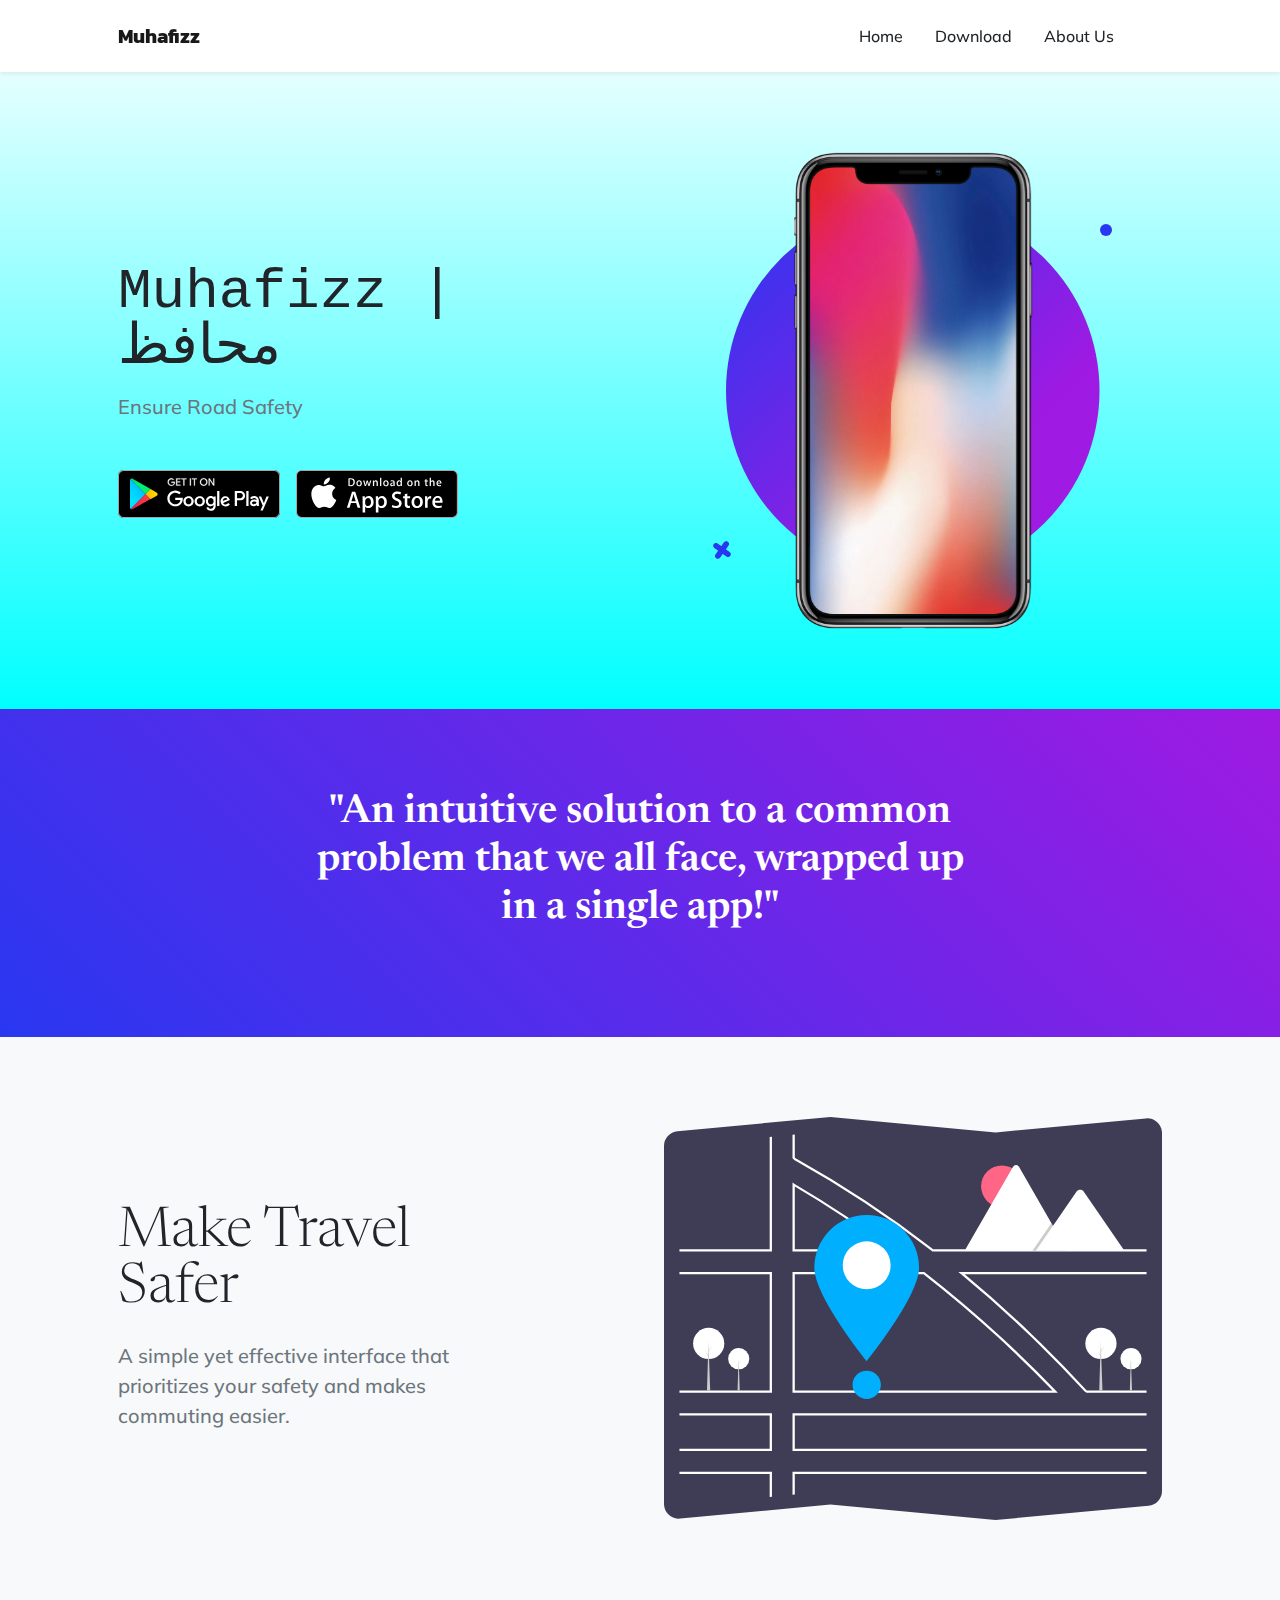
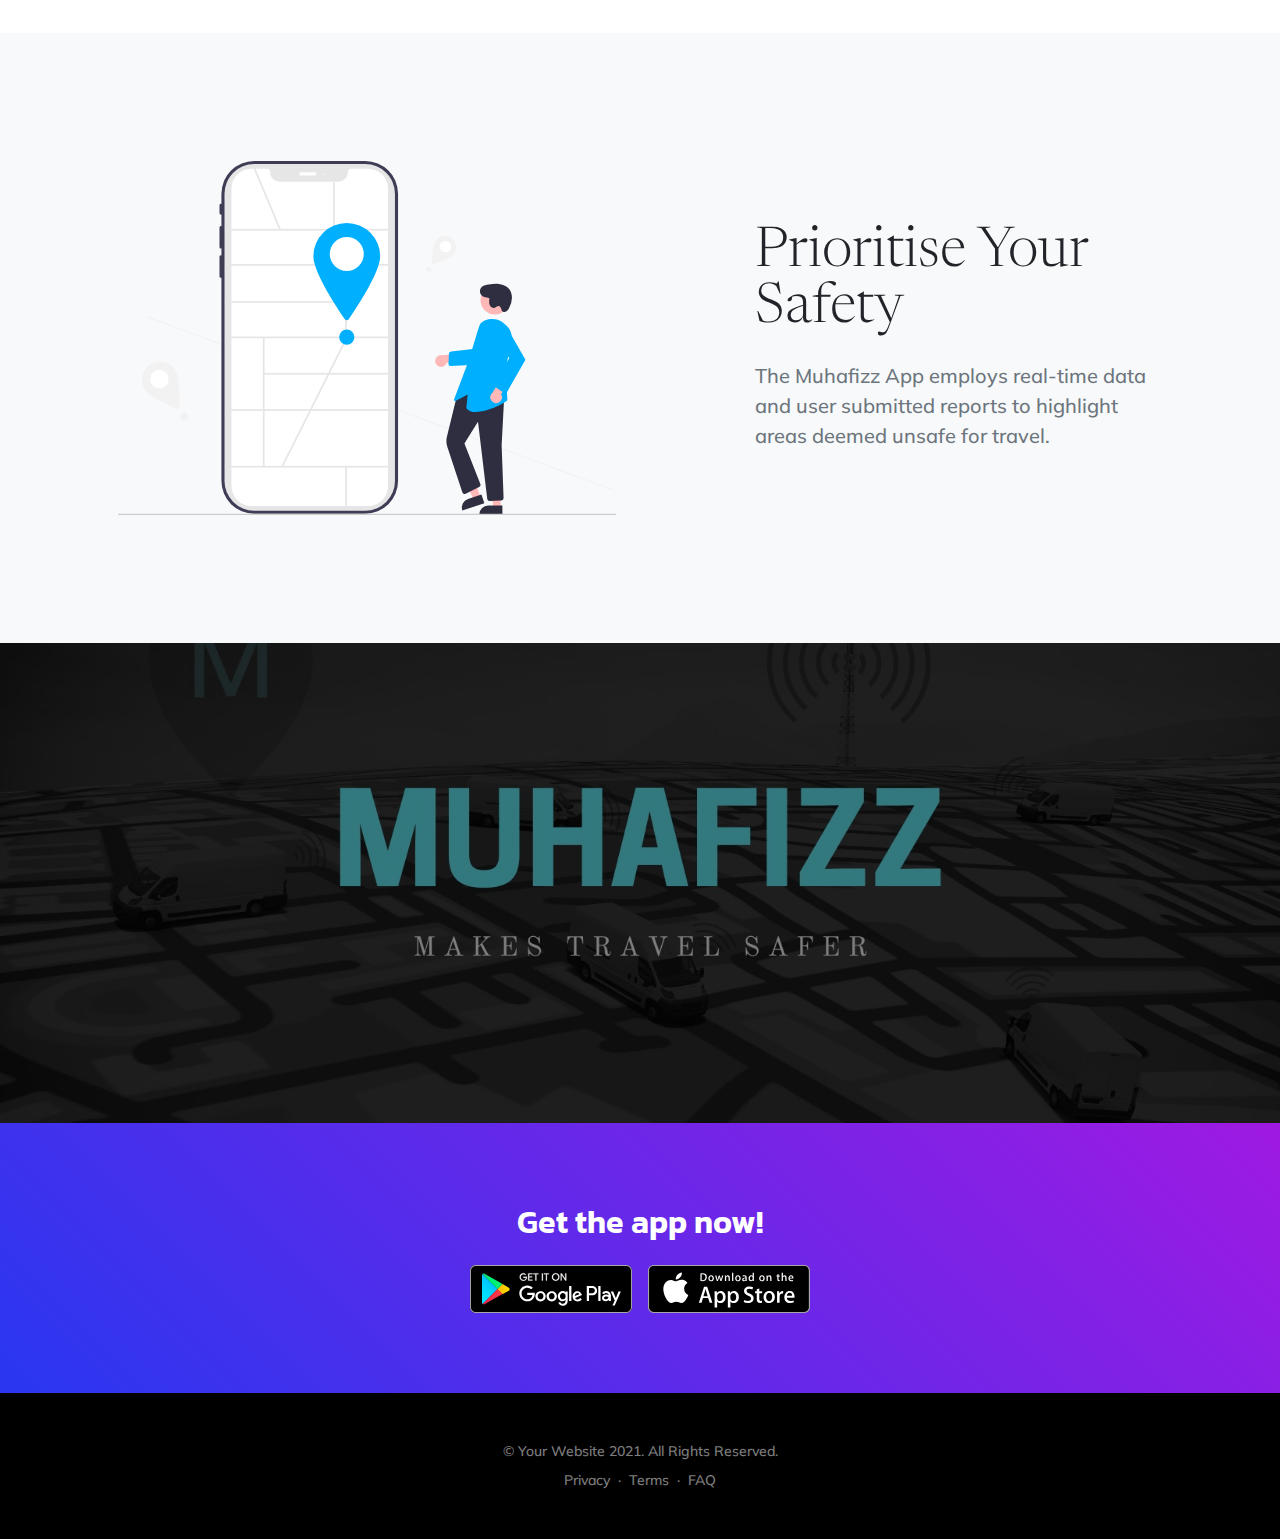
==== commit 5a7ac637: "blog rem" ====
--- a/index.html
+++ b/index.html
@@ -29,7 +29,7 @@
                 <div class="collapse navbar-collapse" id="navbarResponsive">
                     <ul class="navbar-nav ms-auto me-4 my-3 my-lg-0">
                         <li class="nav-item"><a class="nav-link me-lg-3" href="index.html">Home</a></li>
-                        <li class="nav-item"><a class="nav-link me-lg-3" target="_blank" href="https://muhafizz.blogspot.com/">Blog</a></li>
+                        <!--<li class="nav-item"><a class="nav-link me-lg-3" target="_blank" href="https://muhafizz.blogspot.com/">Blog</a></li>-->
                         <li class="nav-item"><a class="nav-link me-lg-3" href="#download">Download</a></li>
                         <li class="nav-item"><a class="nav-link me-lg-3" href="about.html">About Us</a></li>
                     </ul>
@@ -88,7 +88,7 @@
                 <div class="row gx-5 justify-content-center">
                     <div class="col-xl-8">
                         <div class="h2 fs-1 text-white mb-4">"An intuitive solution to a common problem that we all face, wrapped up in a single app!"</div>
-                        <img src="assets/img/tnw-logo.svg" alt="..." style="height: 3rem" />
+                       
                     </div>
                 </div>
             </div>
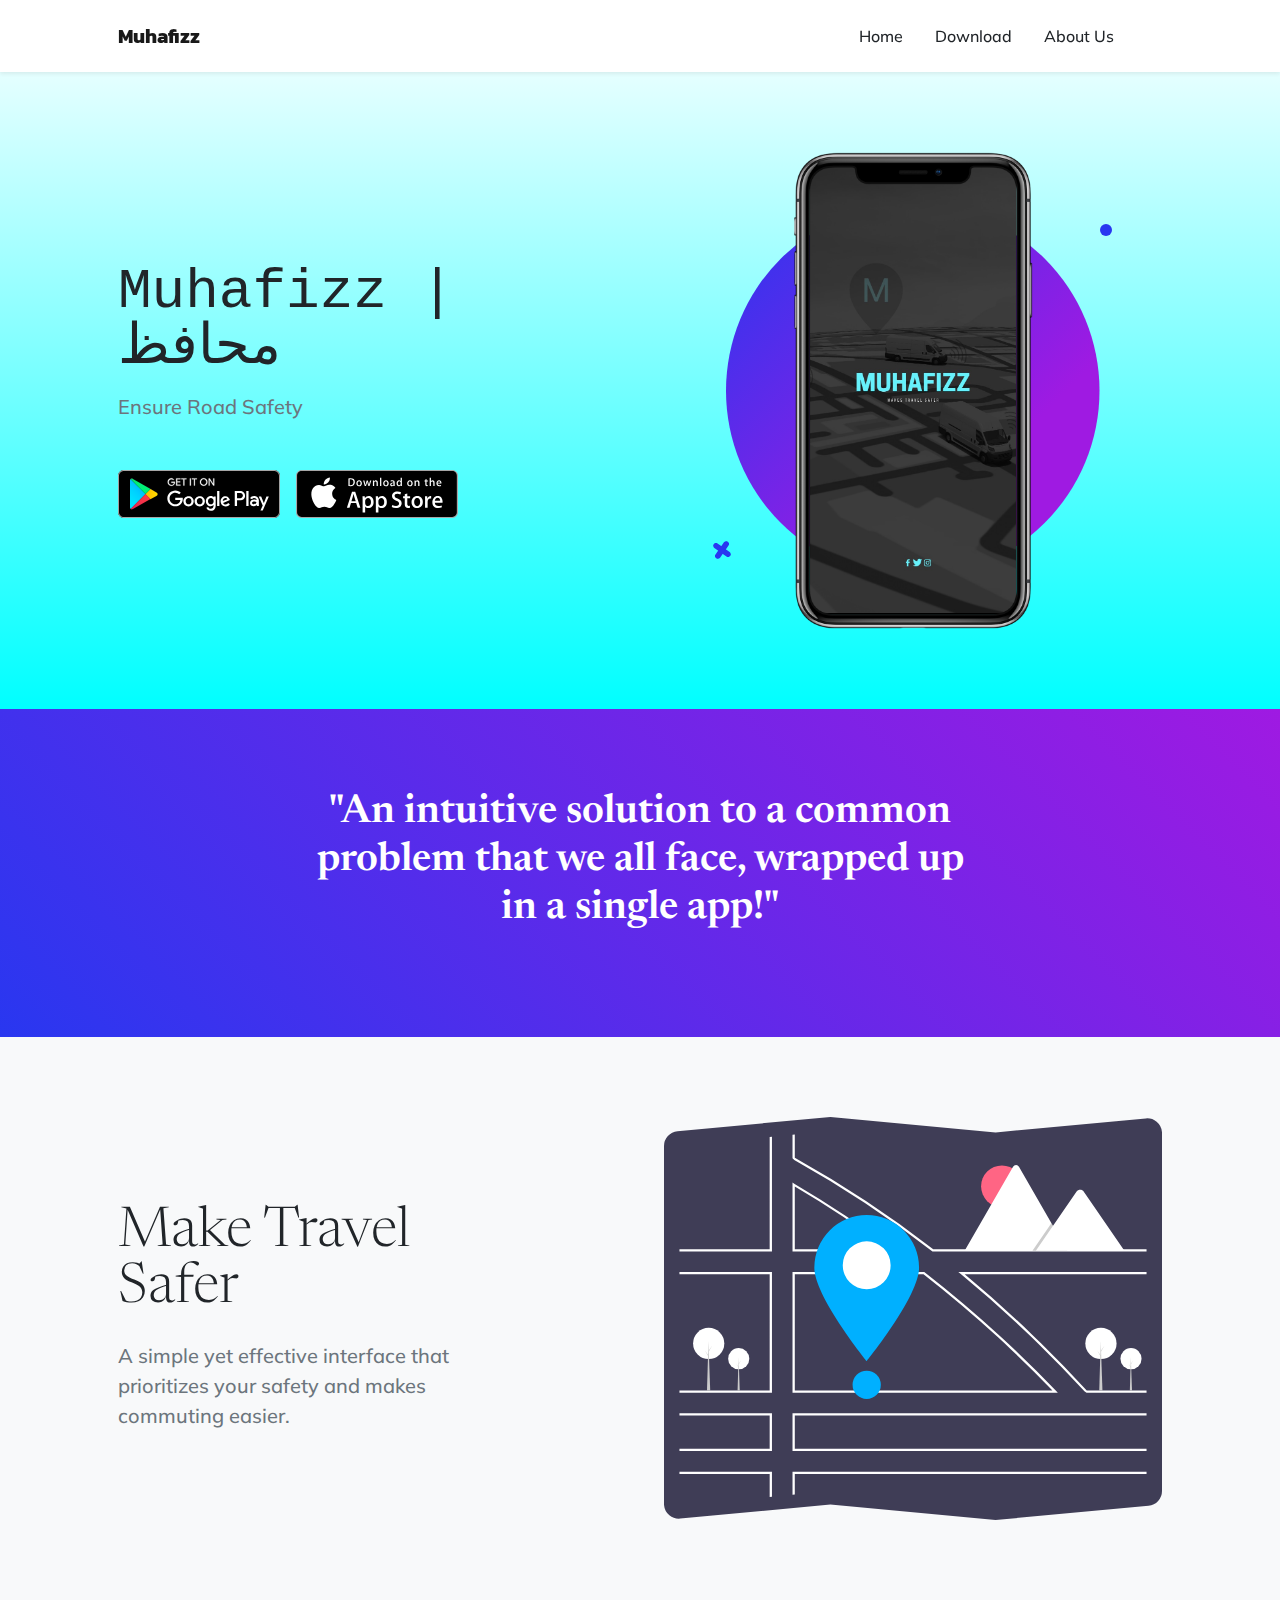
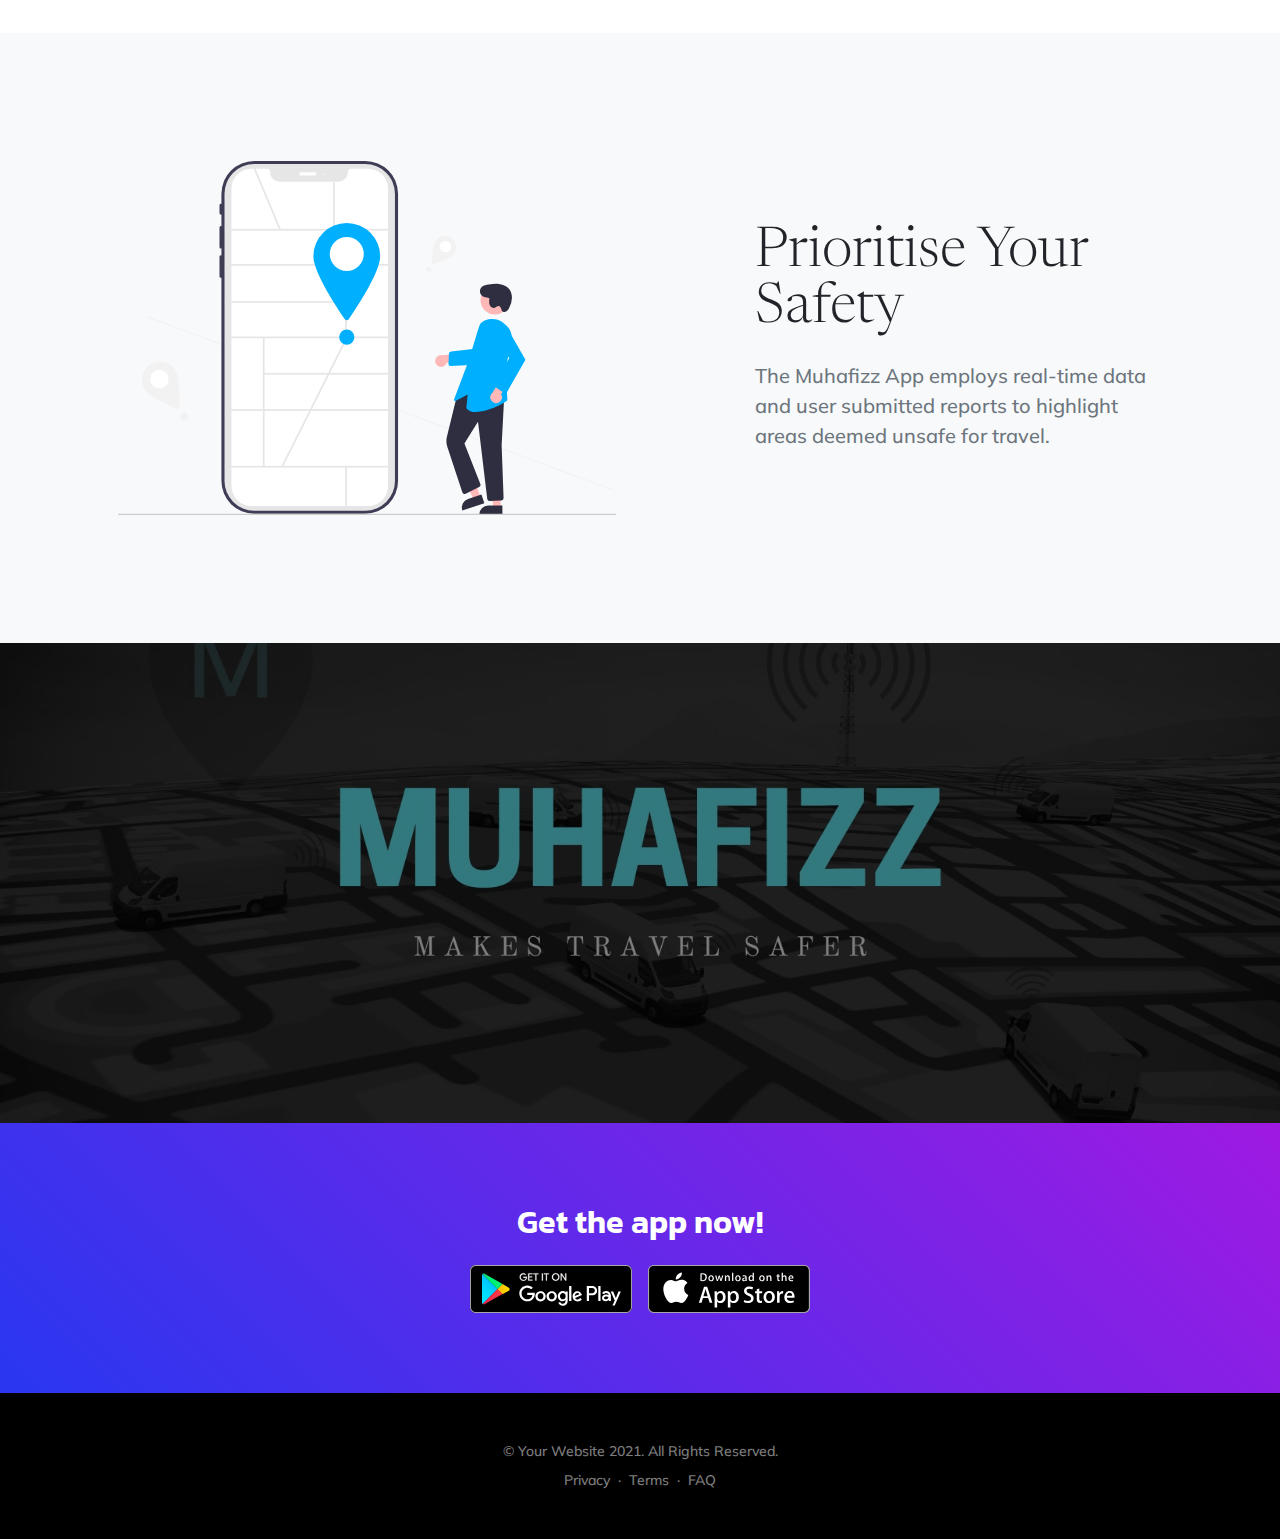
==== commit 6a112821: "mockup update" ====
--- a/index.html
+++ b/index.html
@@ -73,7 +73,7 @@
                                         <!-- * * This can be a video, image, or just about anything else.-->
                                         <!-- * * Set the max width of your media to 100% and the height to-->
                                         <!-- * * 100% like the demo example below.-->
-                                        <video muted="muted" autoplay="" loop="" style="max-width: 100%; height: 100%"><source src="assets/img/demo-screen.mp4" type="video/mp4" /></video>
+                                        <img src="assets/img/muhafizz login cover.jpeg" style="max-width: 100%; max-height: 100%;" alt="">
                                     </div>
                                 </div>
                             </div>
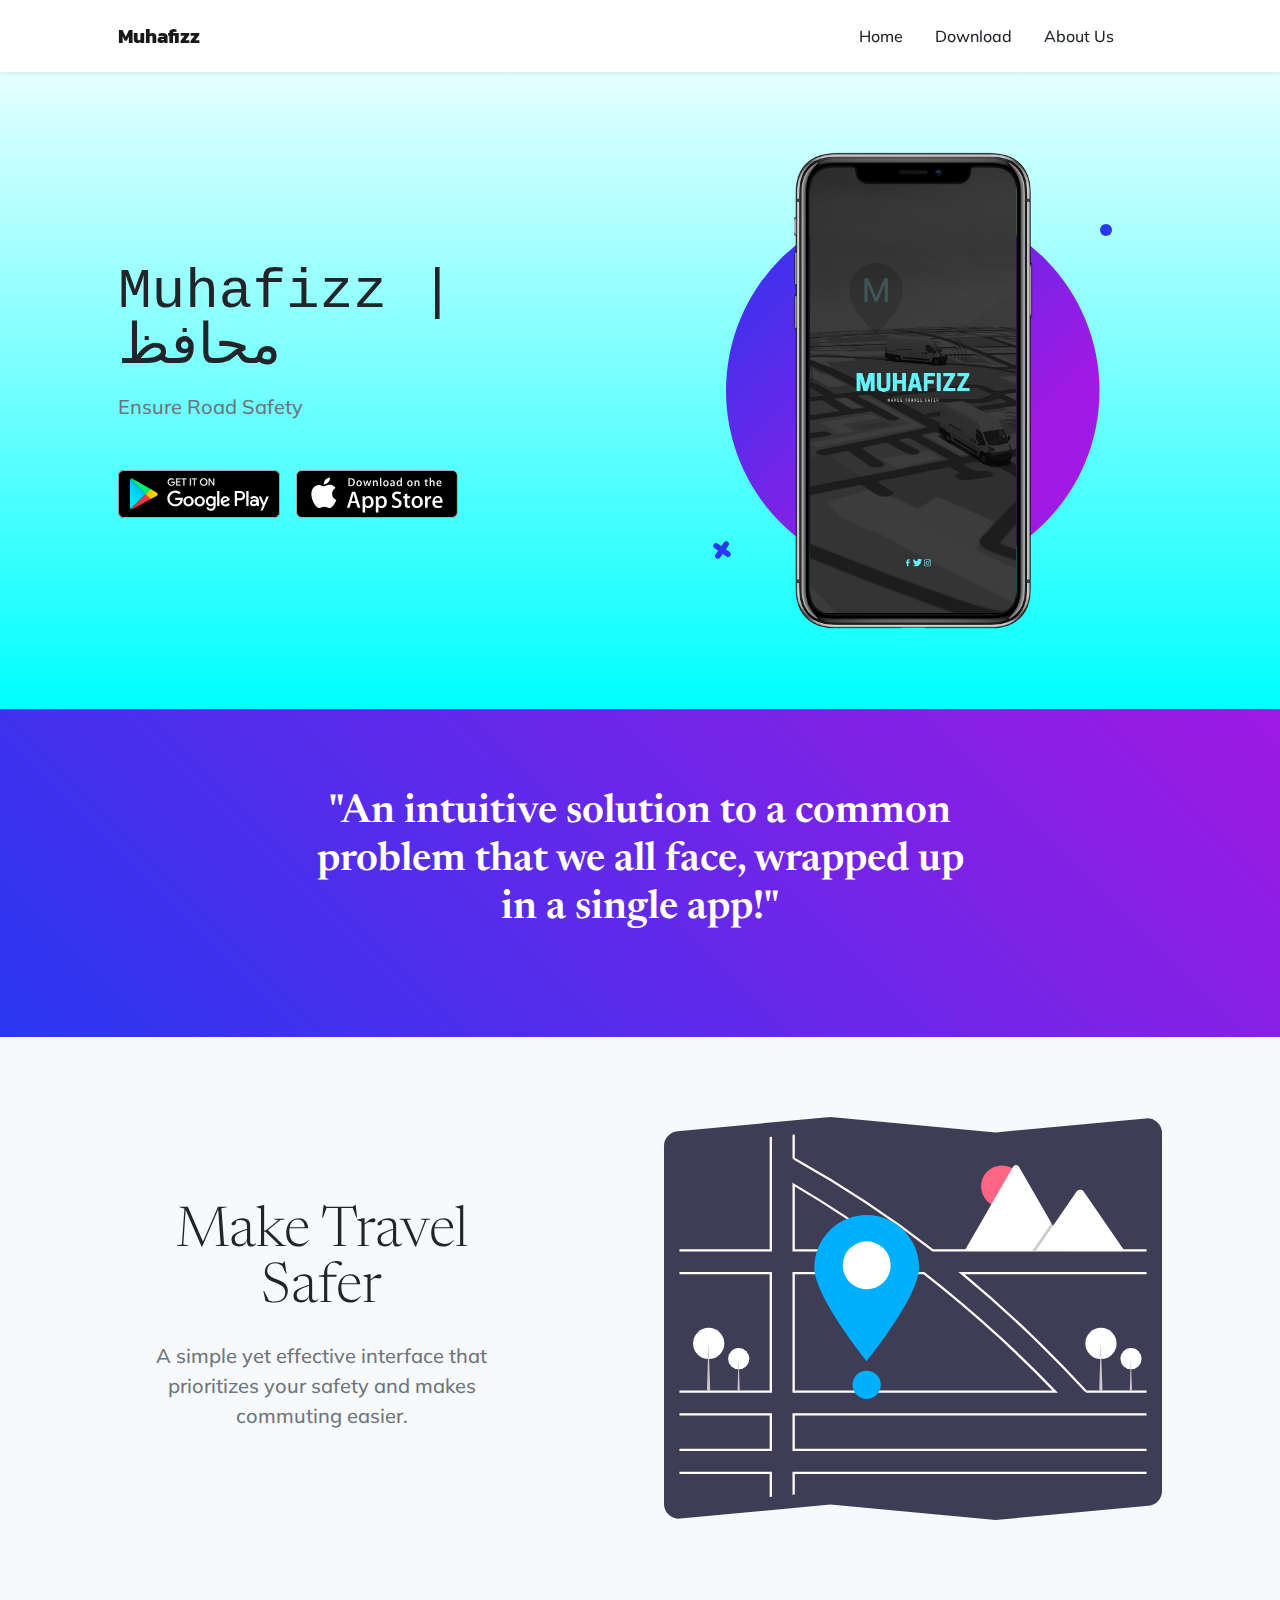
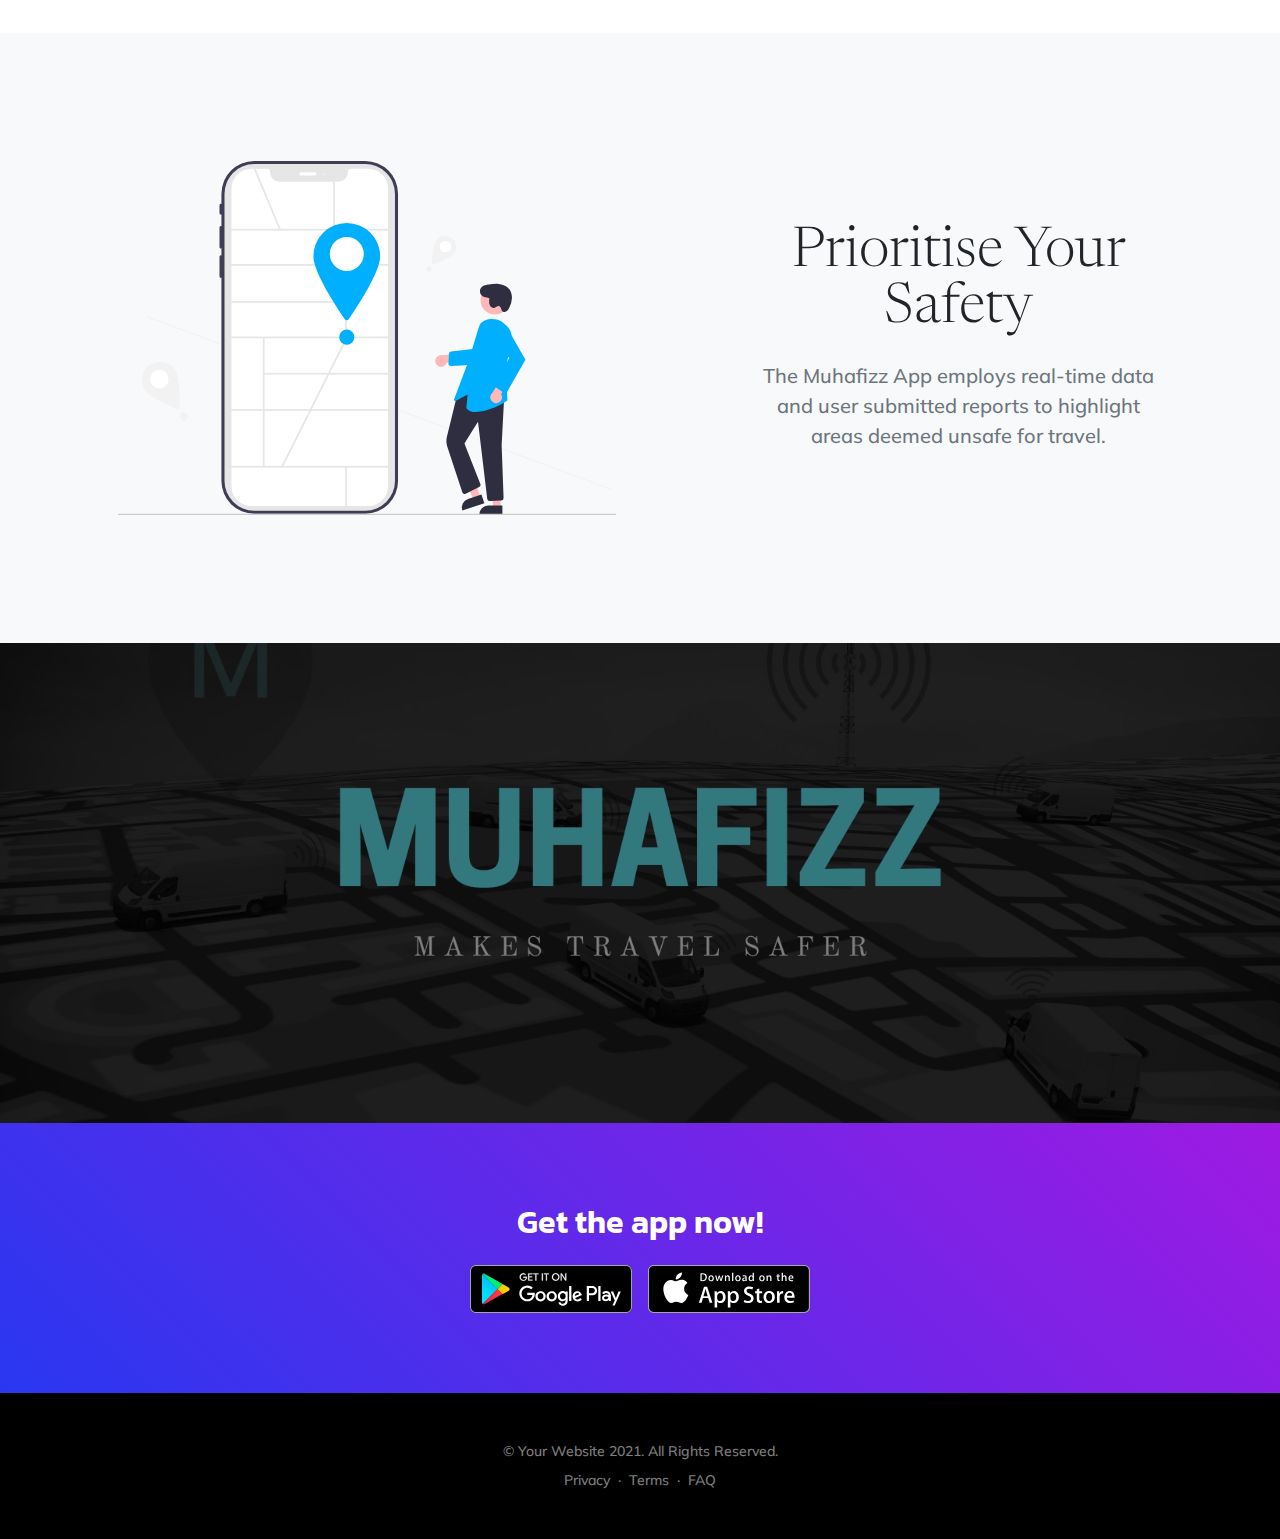
==== commit 83e6c643: "https secure" ====
--- a/index.html
+++ b/index.html
@@ -54,7 +54,7 @@
                     <div class="col-lg-6">
                         <!-- Masthead device mockup feature-->
                         <div class="masthead-device-mockup">
-                            <svg class="circle" viewBox="0 0 100 100" xmlns="http://www.w3.org/2000/svg">
+                            <svg class="circle" viewBox="0 0 100 100" xmlns="https://www.w3.org/2000/svg">
                                 <defs>
                                     <linearGradient id="circleGradient" gradientTransform="rotate(45)">
                                         <stop class="gradient-start-color" offset="0%"></stop>
@@ -62,10 +62,10 @@
                                     </linearGradient>
                                 </defs>
                                 <circle cx="50" cy="50" r="50"></circle></svg
-                            ><svg class="shape-1 d-none d-sm-block" viewBox="0 0 240.83 240.83" xmlns="http://www.w3.org/2000/svg">
+                            ><svg class="shape-1 d-none d-sm-block" viewBox="0 0 240.83 240.83" xmlns="https://www.w3.org/2000/svg">
                                 <rect x="-32.54" y="78.39" width="305.92" height="84.05" rx="42.03" transform="translate(120.42 -49.88) rotate(45)"></rect>
                                 <rect x="-32.54" y="78.39" width="305.92" height="84.05" rx="42.03" transform="translate(-49.88 120.42) rotate(-45)"></rect></svg
-                            ><svg class="shape-2 d-none d-sm-block" viewBox="0 0 100 100" xmlns="http://www.w3.org/2000/svg"><circle cx="50" cy="50" r="50"></circle></svg>
+                            ><svg class="shape-2 d-none d-sm-block" viewBox="0 0 100 100" xmlns="https://www.w3.org/2000/svg"><circle cx="50" cy="50" r="50"></circle></svg>
                             <div class="device-wrapper">
                                 <div class="device" data-device="iPhoneX" data-orientation="portrait" data-color="black">
                                     <div class="screen bg-black">
@@ -97,9 +97,11 @@
         <section class="bg-light">
             <div class="container px-5">
                 <div class="row gx-5 align-items-center justify-content-center justify-content-lg-between">
-                    <div class="col-12 col-lg-5">
+                    <div class="col-12 col-lg-5 text-center">
+                        
                         <h2 class="display-4 lh-1 mb-4">Make Travel Safer</h2>
                         <p class="lead fw-normal text-muted mb-5 mb-lg-0">A simple yet effective interface that prioritizes your safety and makes commuting easier.</p>
+                        
                     </div>
                     <div class="col-sm-8 col-md-6">
                         <div class="px-5 px-sm-0"><img class="img-fluid" src="assets/img/map1.svg" alt="..." /></div>
@@ -123,7 +125,7 @@
                     <div class="col-sm-8 col-md-6">
                         <div class="px-5 py-5 px-sm-0"><img class="img-fluid" src="assets/img/map2.svg" alt="..." /></div>
                     </div>
-                    <div class="col-12 col-lg-5">
+                    <div class="col-12 col-lg-5 text-center">
                         <h2 class="display-4 lh-1 mb-4">Prioritise Your Safety</h2>
                         <p class="lead fw-normal text-muted mb-5 mb-lg-0">The Muhafizz App employs real-time data and user submitted reports to highlight areas deemed unsafe for travel.</p>
                     </div>
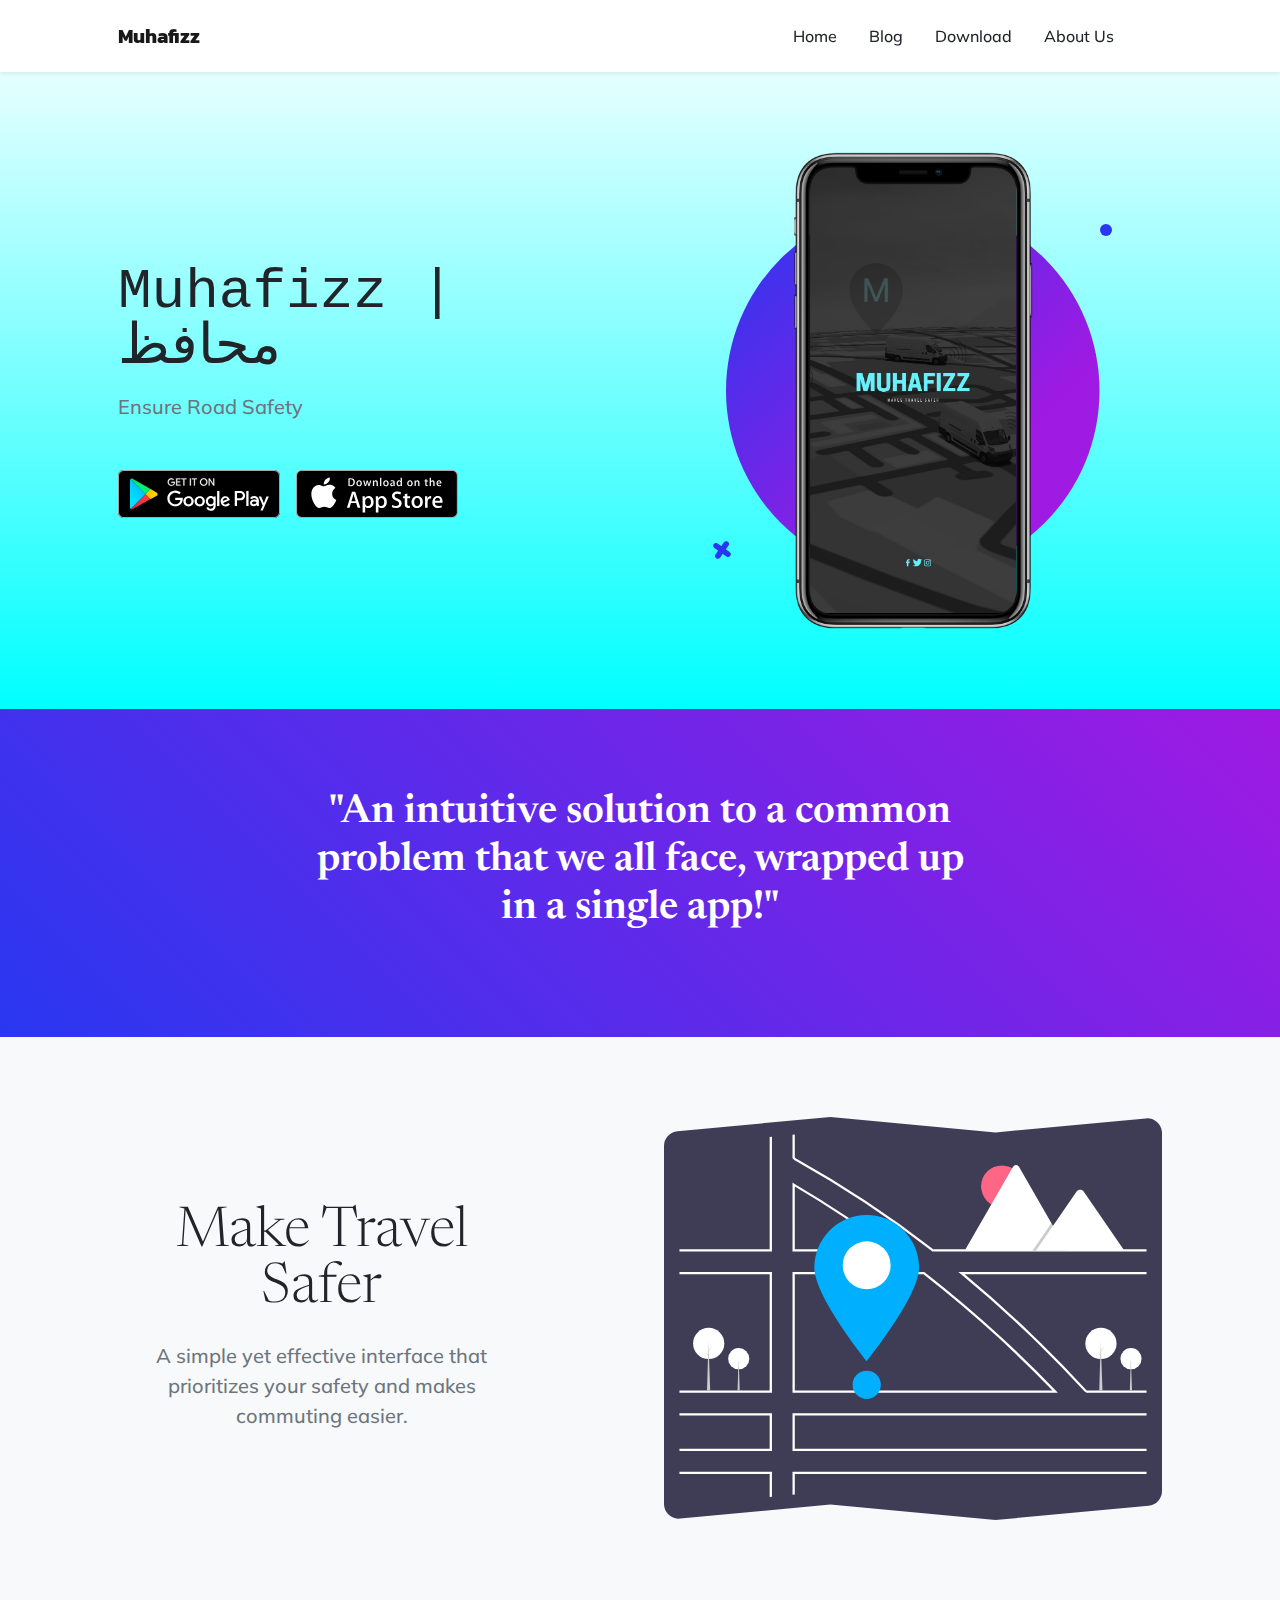
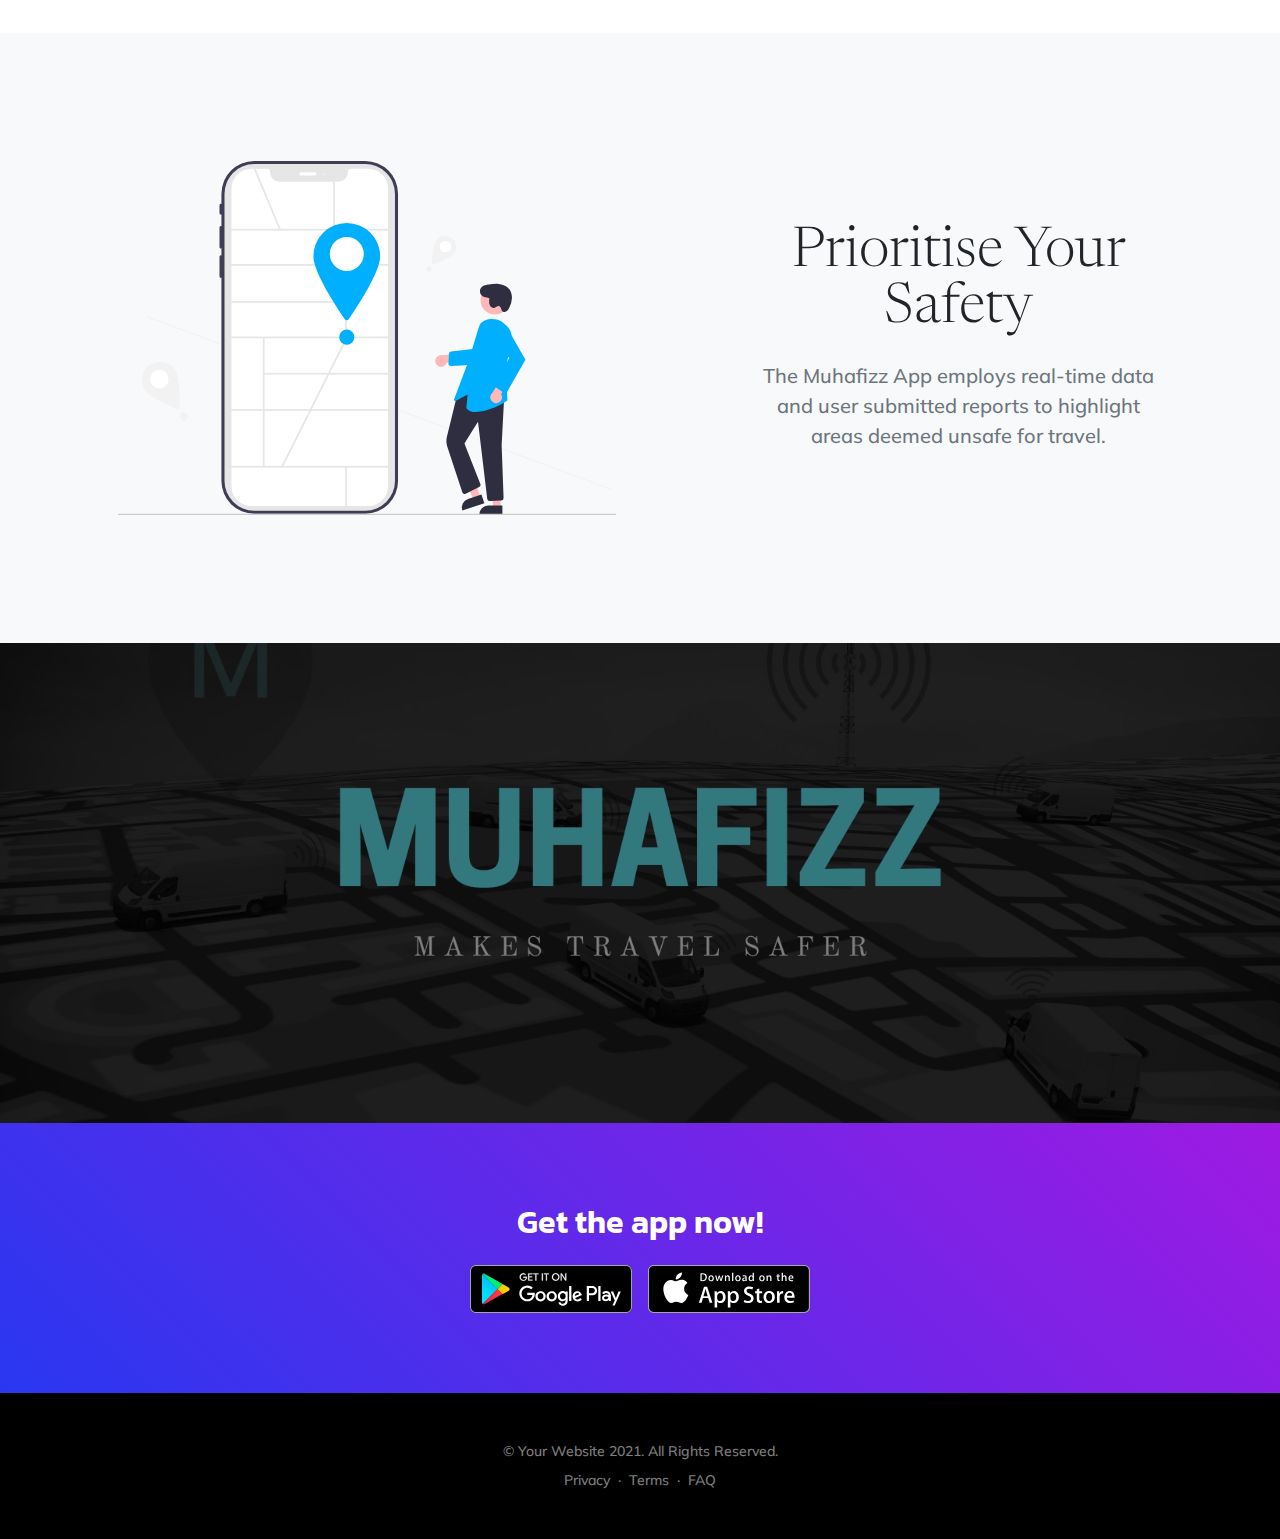
==== commit 7c863e24: "blog activated" ====
--- a/index.html
+++ b/index.html
@@ -29,7 +29,7 @@
                 <div class="collapse navbar-collapse" id="navbarResponsive">
                     <ul class="navbar-nav ms-auto me-4 my-3 my-lg-0">
                         <li class="nav-item"><a class="nav-link me-lg-3" href="index.html">Home</a></li>
-                        <!--<li class="nav-item"><a class="nav-link me-lg-3" target="_blank" href="https://muhafizz.blogspot.com/">Blog</a></li>-->
+                        <li class="nav-item"><a class="nav-link me-lg-3" target="_blank" href="https://muhafizz.blogspot.com/">Blog</a></li>
                         <li class="nav-item"><a class="nav-link me-lg-3" href="#download">Download</a></li>
                         <li class="nav-item"><a class="nav-link me-lg-3" href="about.html">About Us</a></li>
                     </ul>
@@ -54,7 +54,7 @@
                     <div class="col-lg-6">
                         <!-- Masthead device mockup feature-->
                         <div class="masthead-device-mockup">
-                            <svg class="circle" viewBox="0 0 100 100" xmlns="https://www.w3.org/2000/svg">
+                            <svg class="circle" viewBox="0 0 100 100" xmlns="http://www.w3.org/2000/svg">
                                 <defs>
                                     <linearGradient id="circleGradient" gradientTransform="rotate(45)">
                                         <stop class="gradient-start-color" offset="0%"></stop>
@@ -62,10 +62,10 @@
                                     </linearGradient>
                                 </defs>
                                 <circle cx="50" cy="50" r="50"></circle></svg
-                            ><svg class="shape-1 d-none d-sm-block" viewBox="0 0 240.83 240.83" xmlns="https://www.w3.org/2000/svg">
+                            ><svg class="shape-1 d-none d-sm-block" viewBox="0 0 240.83 240.83" xmlns="http://www.w3.org/2000/svg">
                                 <rect x="-32.54" y="78.39" width="305.92" height="84.05" rx="42.03" transform="translate(120.42 -49.88) rotate(45)"></rect>
                                 <rect x="-32.54" y="78.39" width="305.92" height="84.05" rx="42.03" transform="translate(-49.88 120.42) rotate(-45)"></rect></svg
-                            ><svg class="shape-2 d-none d-sm-block" viewBox="0 0 100 100" xmlns="https://www.w3.org/2000/svg"><circle cx="50" cy="50" r="50"></circle></svg>
+                            ><svg class="shape-2 d-none d-sm-block" viewBox="0 0 100 100" xmlns="http://www.w3.org/2000/svg"><circle cx="50" cy="50" r="50"></circle></svg>
                             <div class="device-wrapper">
                                 <div class="device" data-device="iPhoneX" data-orientation="portrait" data-color="black">
                                     <div class="screen bg-black">
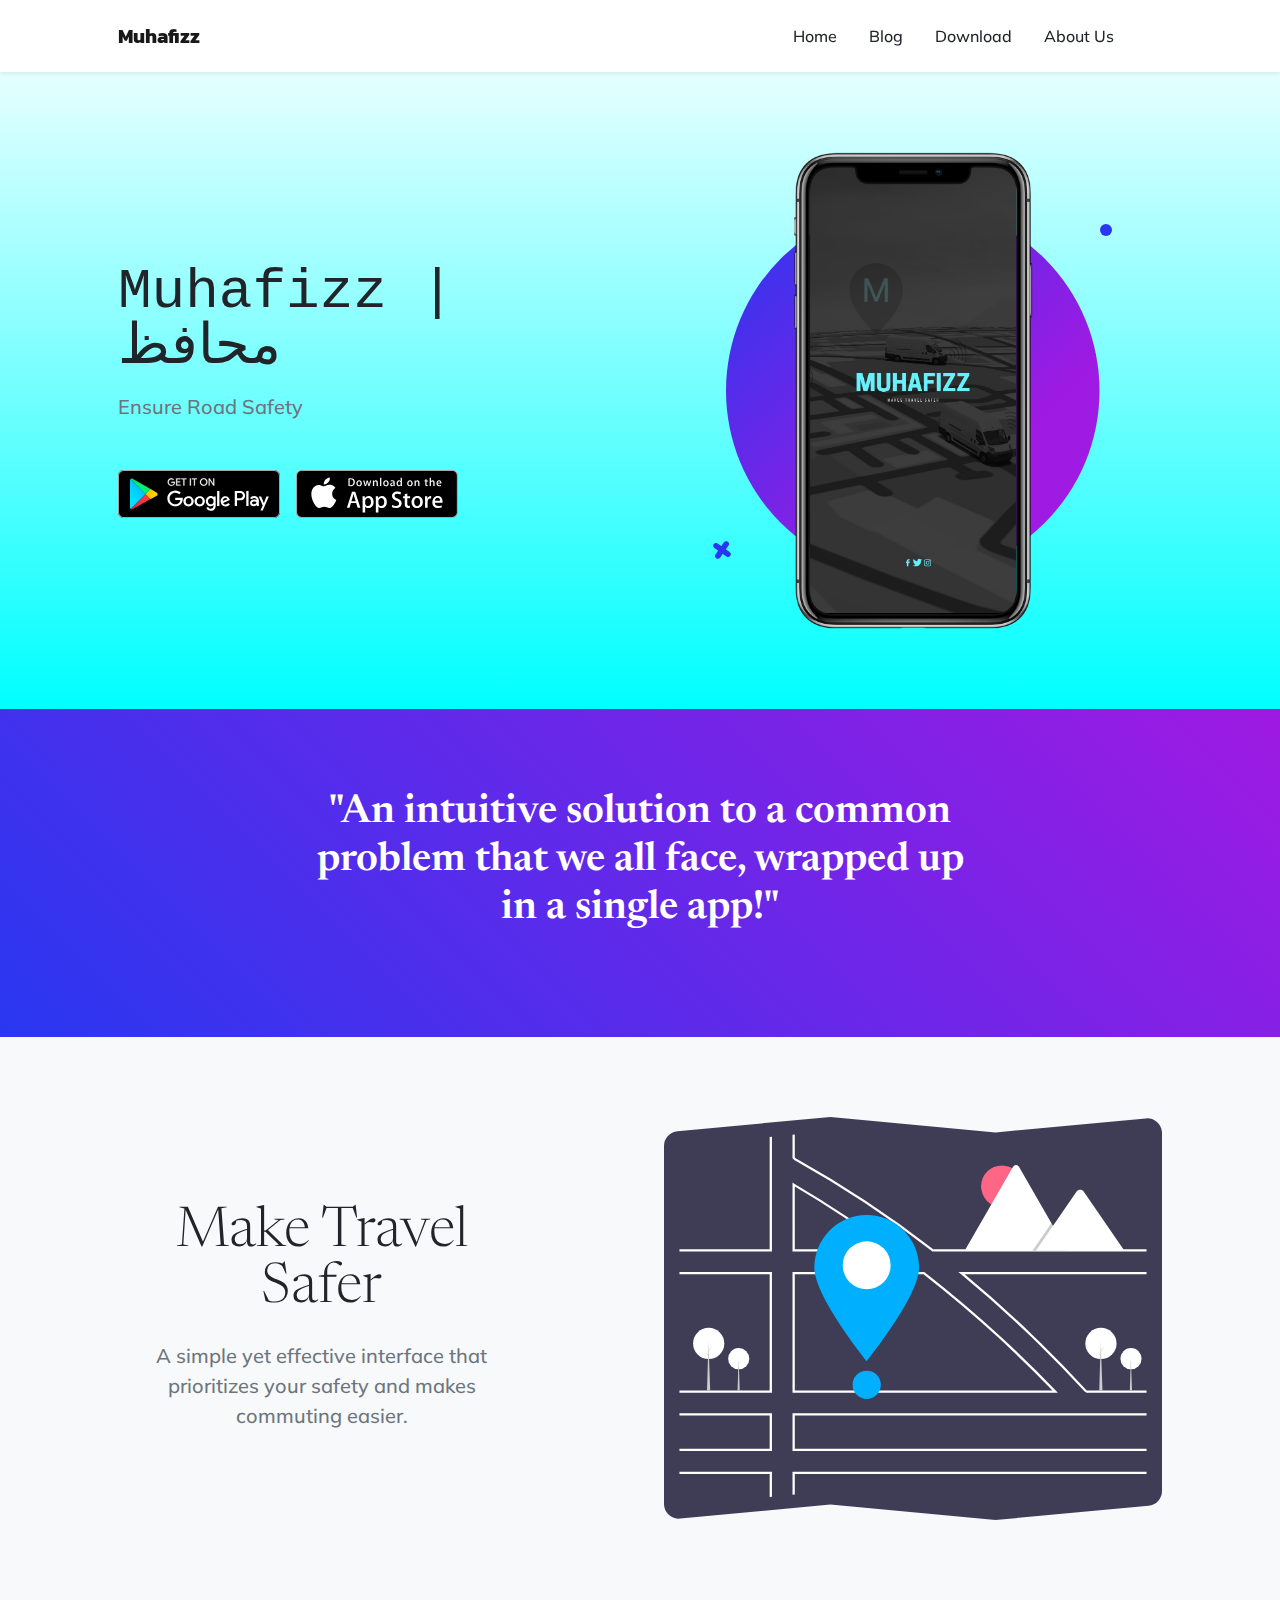
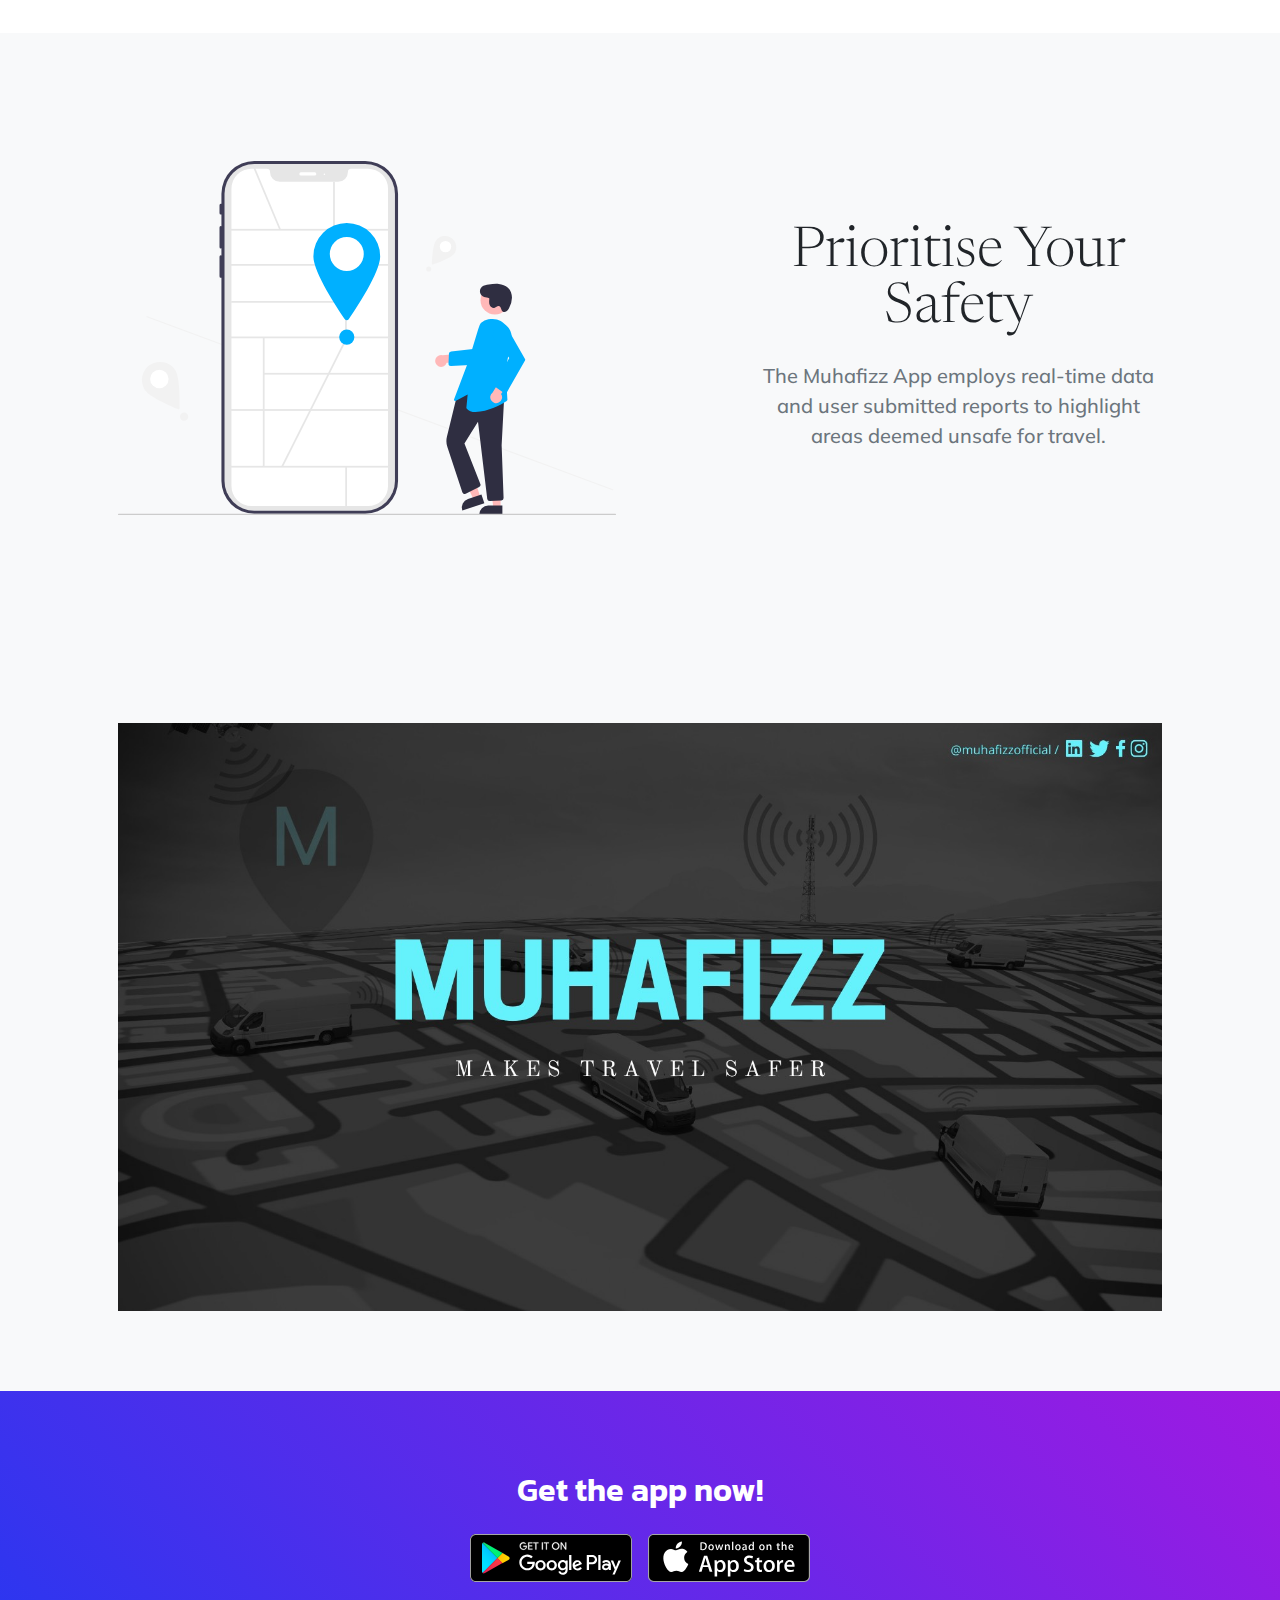
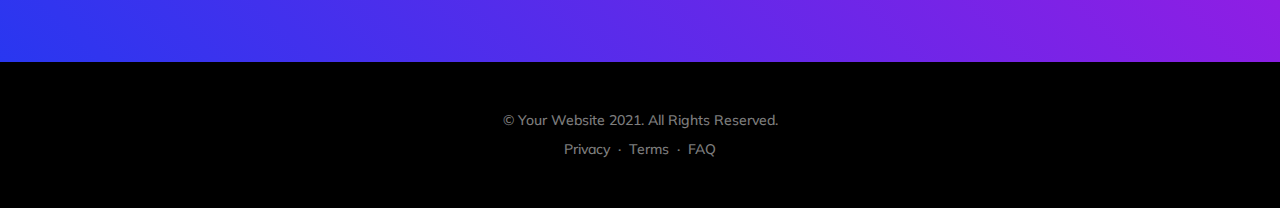
==== commit 57966d8f: "Image Overflow Fix" ====
--- a/index.html
+++ b/index.html
@@ -133,11 +133,12 @@
             </div>
         </section>
          <!-- Call to action section-->
-        <section class="cta">
+        <section class="cta bg-light">
             <div class="cta-content">
-                <div class="container px-5">
-                    
-                    
+                <div class="container px-5 ">
+                    <a href="https://linktr.ee/muhafizzofficial" target="_blank">
+                    <img title="Social Media Links" src="assets/img/1.jpeg" class="img img-responsive" id="ctaimg" style="height: 100%; object-fit: fill; width: 100%; background-position: center; background-size: cover;" alt="">
+                </a>
                 </div>
             </div>
         </section>
--- a/css/styles.css
+++ b/css/styles.css
@@ -11394,13 +11394,15 @@
   height: 100%;
 }
 
-section.cta {
-  position: relative;
-  padding: 15rem 0;
-  background-image: url('../assets/img/1.jpeg');
-  background-position: center;
-  background-size: cover;
-}
+#ctaimg{
+  opacity: 100%;
+  cursor: pointer;
+}
+
+#ctaimg:hover{
+  opacity: 75%;
+}
+
 section.cta .cta-content {
   position: relative;
   z-index: 1;
@@ -11412,7 +11414,7 @@
   left: 0;
   width: 100%;
   height: 100%;
-  background: rgba(0, 0, 0, 0.5);
+  
 }
 
 .icon-feature {
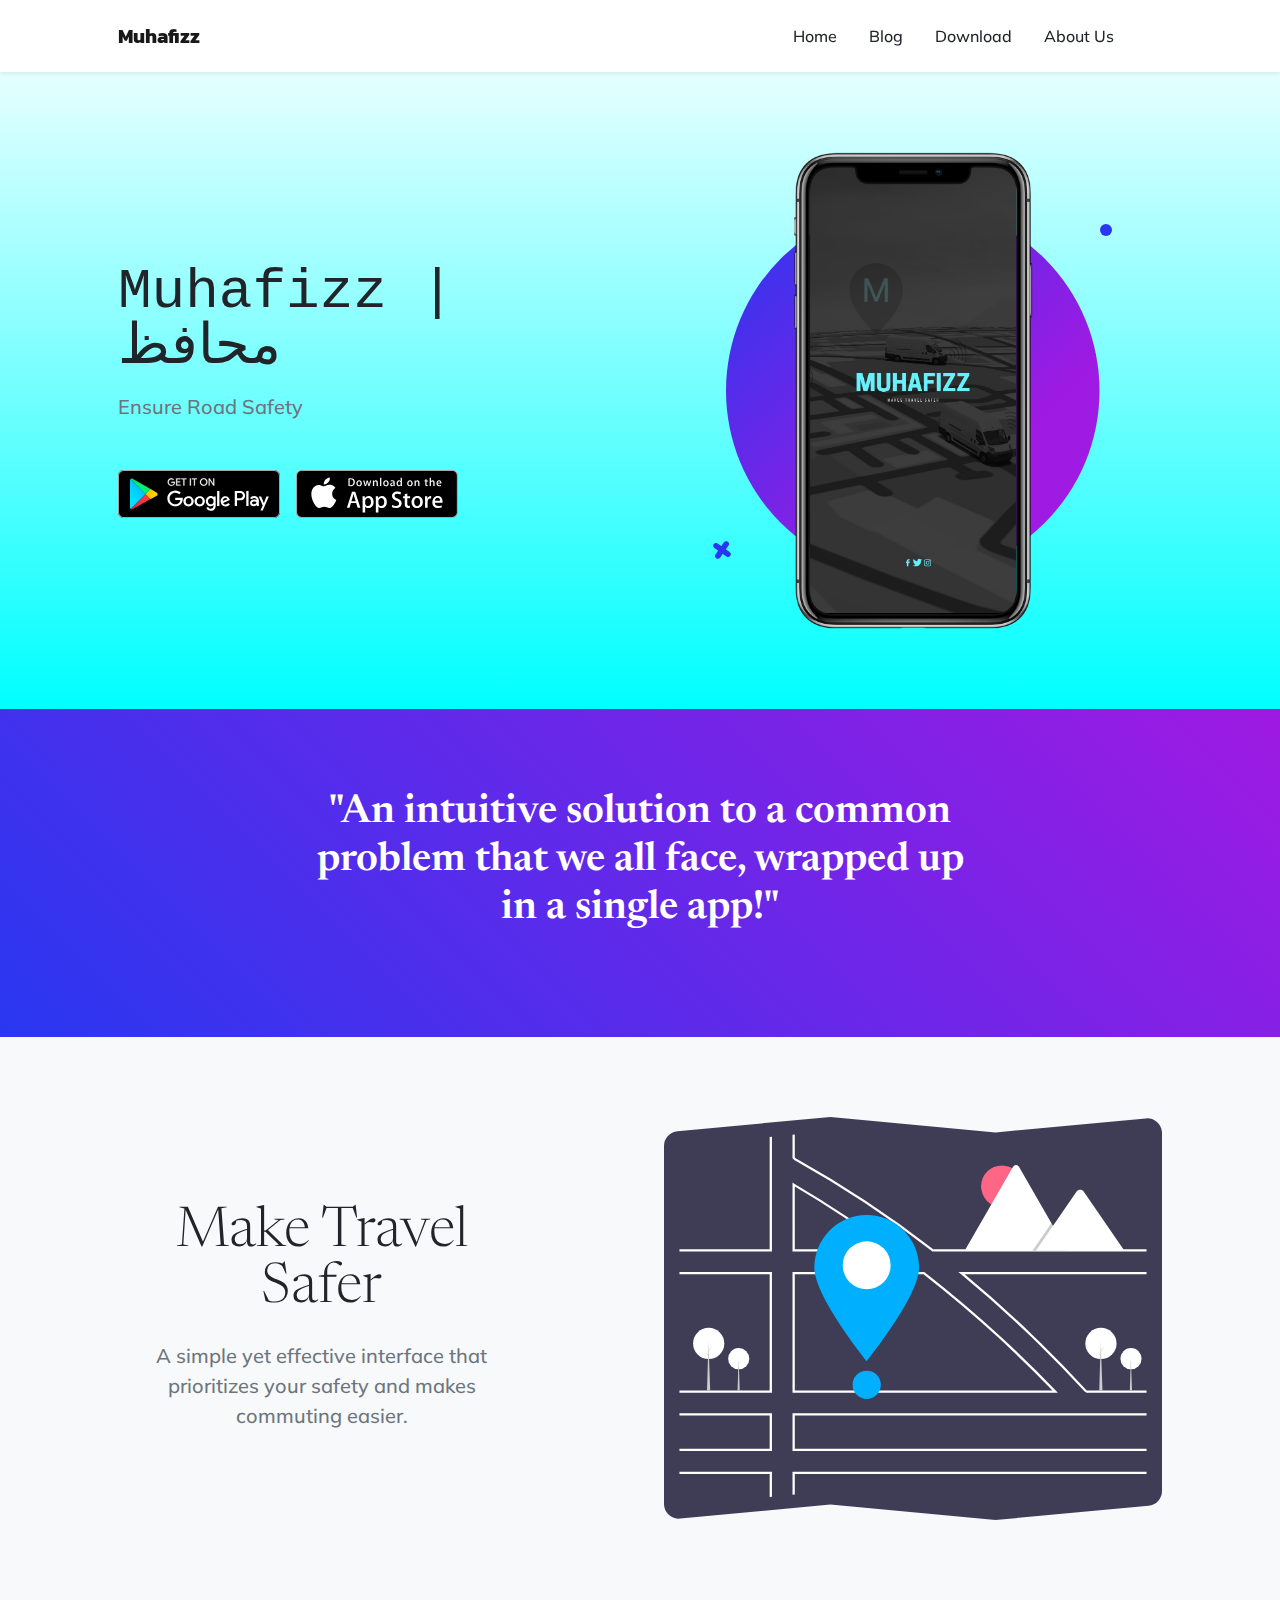
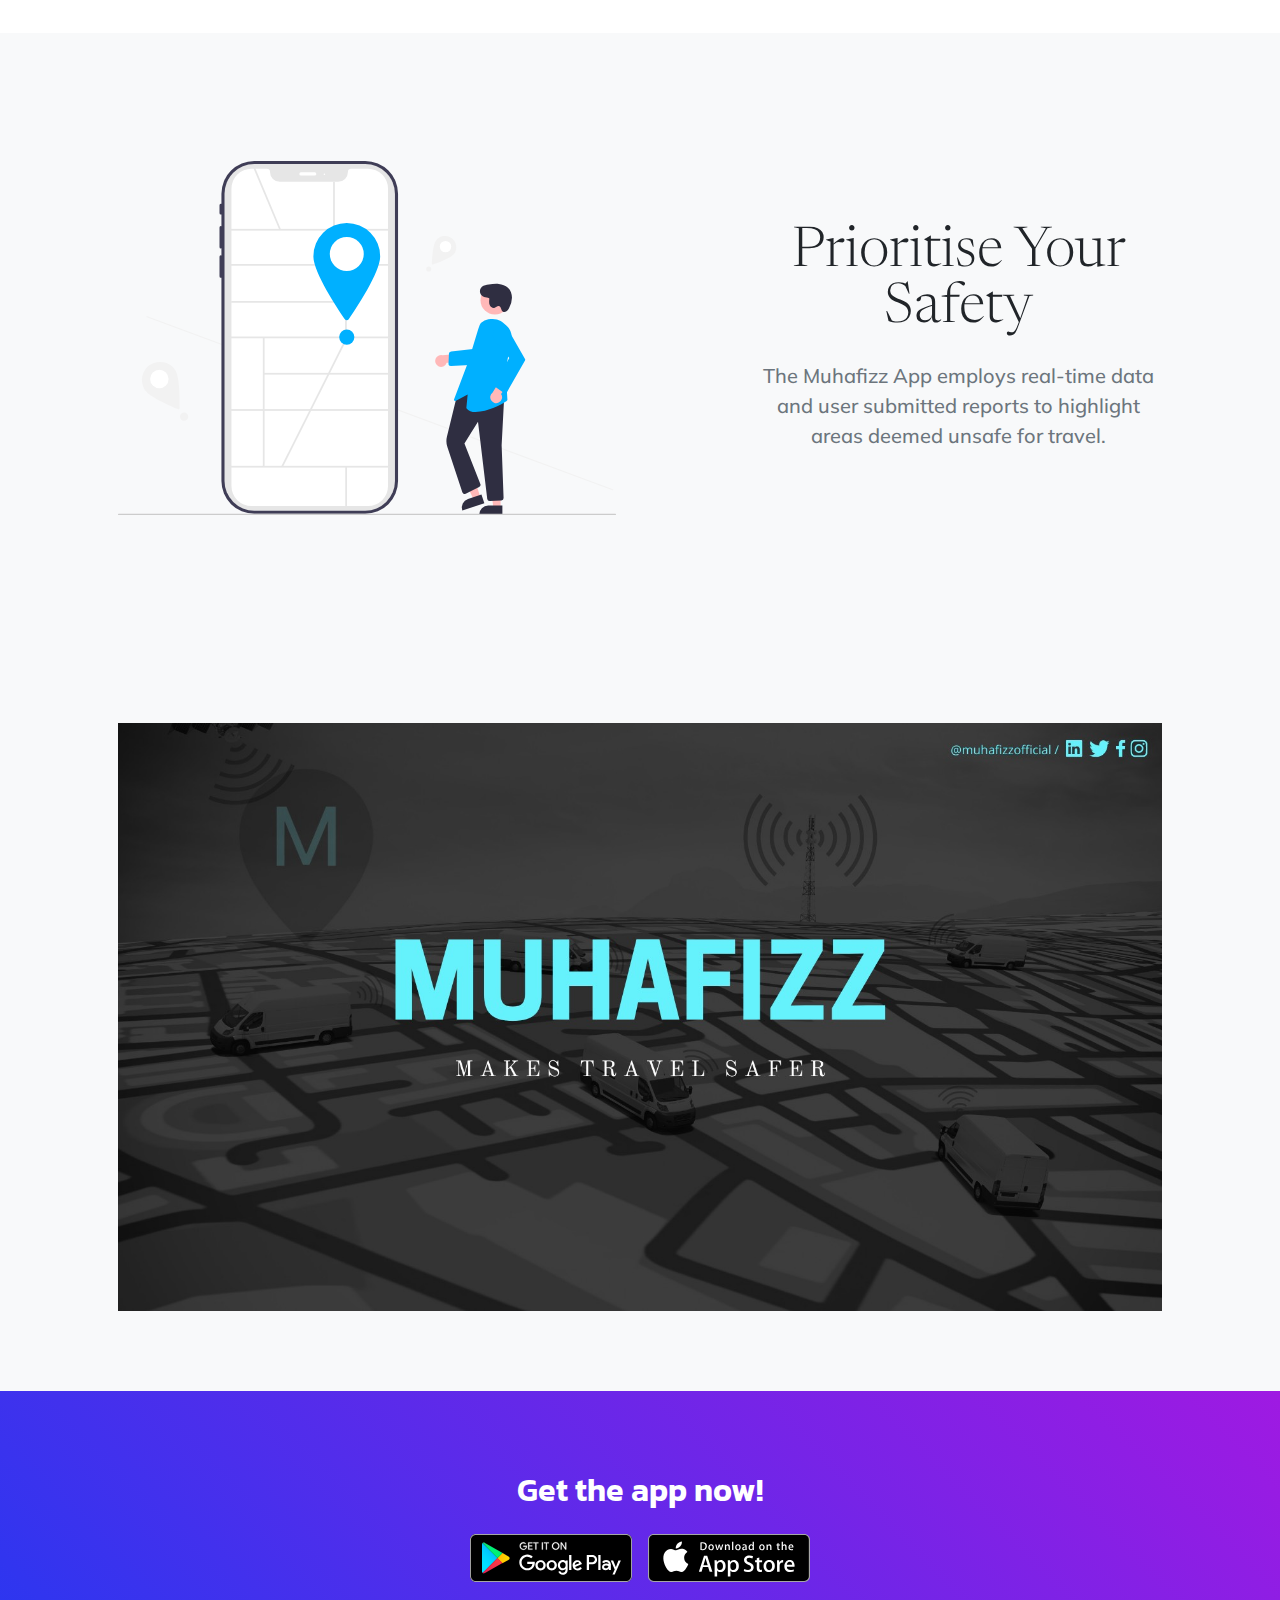
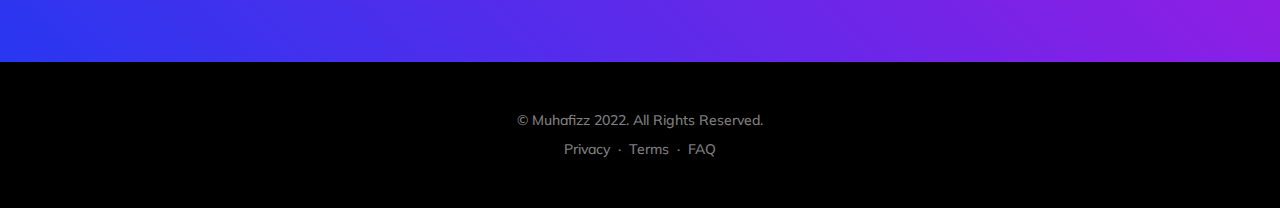
==== commit 84255066: "App Link Updated" ====
--- a/index.html
+++ b/index.html
@@ -45,8 +45,8 @@
                         <div class="mb-5 mb-lg-0 text-center text-lg-start">
                             <h1 class="display-4 lh-1 mb-3" style="font-family: 'Courier New', Courier, monospace;"><b>Muhafizz | محافظ</b></h1>
                             <p class="lead fw-normal text-muted mb-5">Ensure Road Safety</p>
-                            <div class="d-flex flex-column flex-lg-row align-items-center">
-                                <a data-bs-toggle="modal" data-bs-target="#ComingSoonModal"  class="me-lg-3 mb-4 mb-lg-0" href="#!"><img class="app-badge" src="assets/img/google-play-badge.svg" alt="..." /></a>
+                            <div class="d-flex flex-column flex-lg-row align-items-center" style="z-index: 100;;">
+                                <a class="me-lg-3 mb-4 mb-lg-0" target="_blank" href="https://play.google.com/store/apps/details?id=com.muhafizz.muhafizzapp"><img class="app-badge" src="assets/img/google-play-badge.svg" alt="..." /></a>
                                 <a data-bs-toggle="modal" data-bs-target="#ComingSoonModal" href="#!"><img class="app-badge" src="assets/img/app-store-badge.svg" alt="..." /></a>
                             </div>
                         </div>
@@ -147,7 +147,7 @@
             <div class="container px-5">
                 <h2 class="text-center text-white font-alt mb-4">Get the app now!</h2>
                 <div class="d-flex flex-column flex-lg-row align-items-center justify-content-center">
-                    <a data-bs-toggle="modal" data-bs-target="#ComingSoonModal" class="me-lg-3 mb-4 mb-lg-0" href="#!"><img class="app-badge" src="assets/img/google-play-badge.svg" alt="..." /></a>
+                    <a class="me-lg-3 mb-4 mb-lg-0" target="_blank" href="https://play.google.com/store/apps/details?id=com.muhafizz.muhafizzapp"><img class="app-badge" src="assets/img/google-play-badge.svg" alt="..." /></a>
                     <a data-bs-toggle="modal" data-bs-target="#ComingSoonModal" href="#!"><img class="app-badge" src="assets/img/app-store-badge.svg" alt="..." /></a>
                 </div>
             </div>
@@ -156,7 +156,7 @@
         <footer class="bg-black text-center py-5">
             <div class="container px-5">
                 <div class="text-white-50 small">
-                    <div class="mb-2">&copy; Your Website 2021. All Rights Reserved.</div>
+                    <div class="mb-2">&copy; Muhafizz 2022. All Rights Reserved.</div>
                     <a href="#!">Privacy</a>
                     <span class="mx-1">&middot;</span>
                     <a href="#!">Terms</a>
@@ -176,7 +176,7 @@
                     <div class="modal-body border-0 p-4">
                         <center>
                         <img src="assets/img/undraw_under_construction_-46-pa.svg" width="400px" alt=""> <hr>
-                        <h5><span class="text-success">Android</span> & <span class="text-primary">iOS</span> Apps are <span class="text-secondary">In Development</span>. <br> <span class="text-danger">Coming Soon! </span>Stay Tuned.</h5>
+                        <h5><span class="text-primary">iOS</span> App Is <span class="text-secondary">In Development</span>. <br> <span class="text-danger">Coming Soon! </span>Stay Tuned.</h5>
                     </center>
                     </div>
                 </div>
--- a/css/styles.css
+++ b/css/styles.css
@@ -78,6 +78,26 @@
   -webkit-tap-highlight-color: rgba(0, 0, 0, 0);
 }
 
+/* width */
+::-webkit-scrollbar {
+  width: 0.5rem;
+}
+
+/* Track */
+::-webkit-scrollbar-track {
+  background: white; 
+}
+ 
+/* Handle */
+::-webkit-scrollbar-thumb {
+  background: cyan; 
+}
+
+/* Handle on hover */
+::-webkit-scrollbar-thumb:hover {
+  background: #009999; 
+}
+
 hr {
   margin: 1rem 0;
   color: inherit;
@@ -11409,13 +11429,14 @@
 }
 section.cta:before {
   content: "";
-  position: absolute;
   top: 0;
   left: 0;
   width: 100%;
   height: 100%;
   
 }
+
+
 
 .icon-feature {
   font-size: 4rem;
